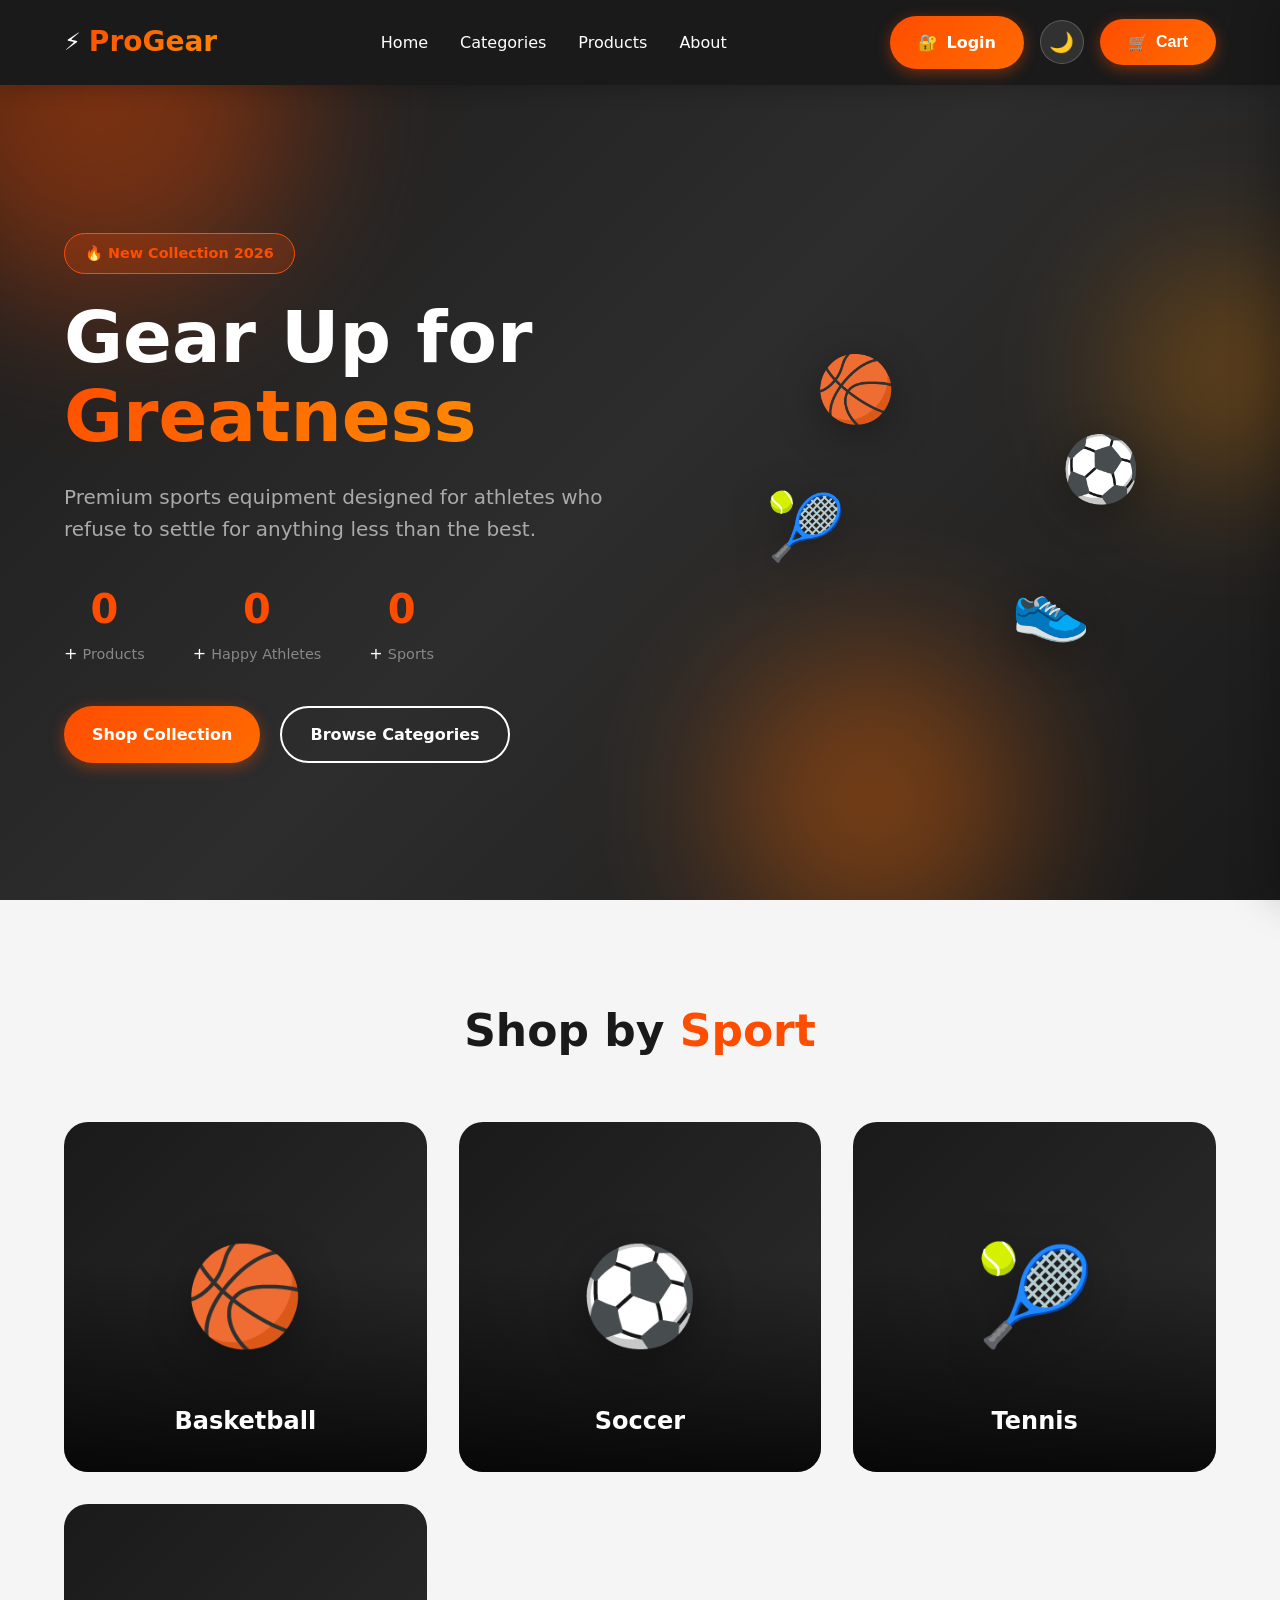
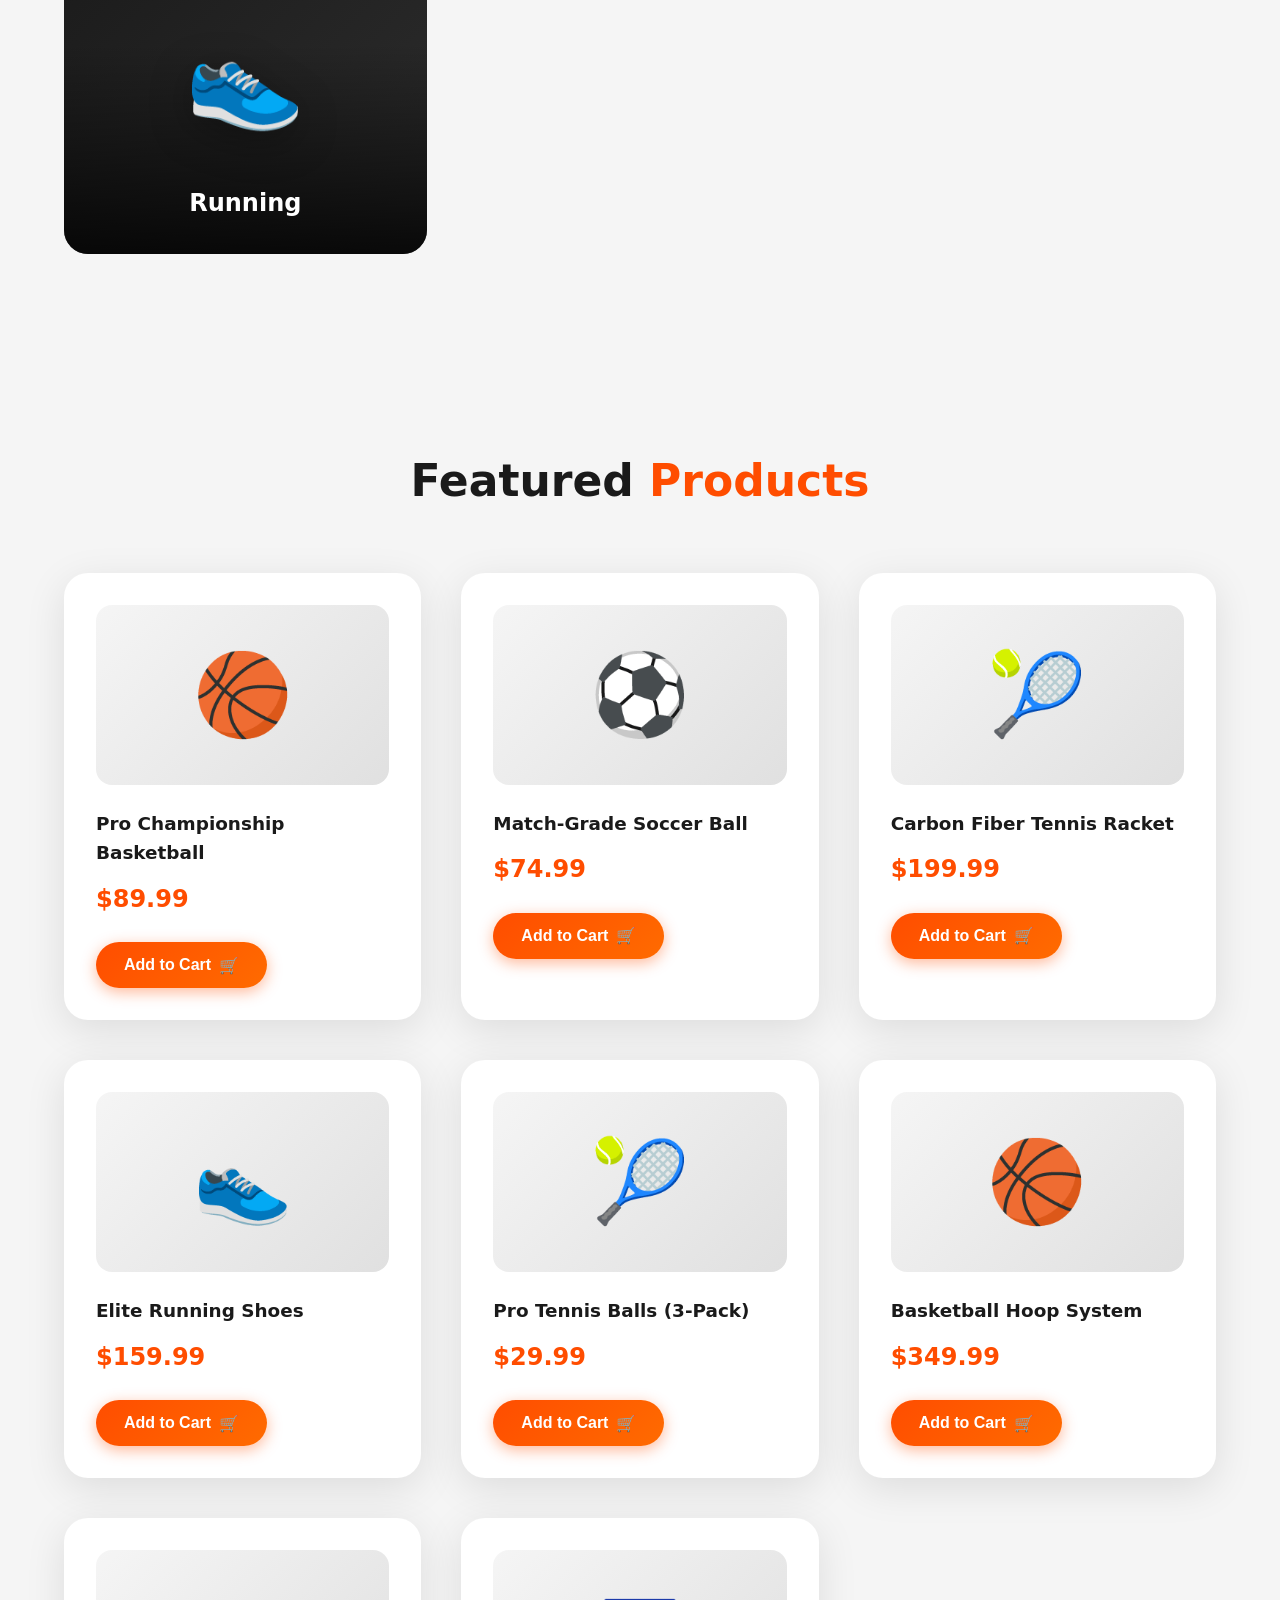
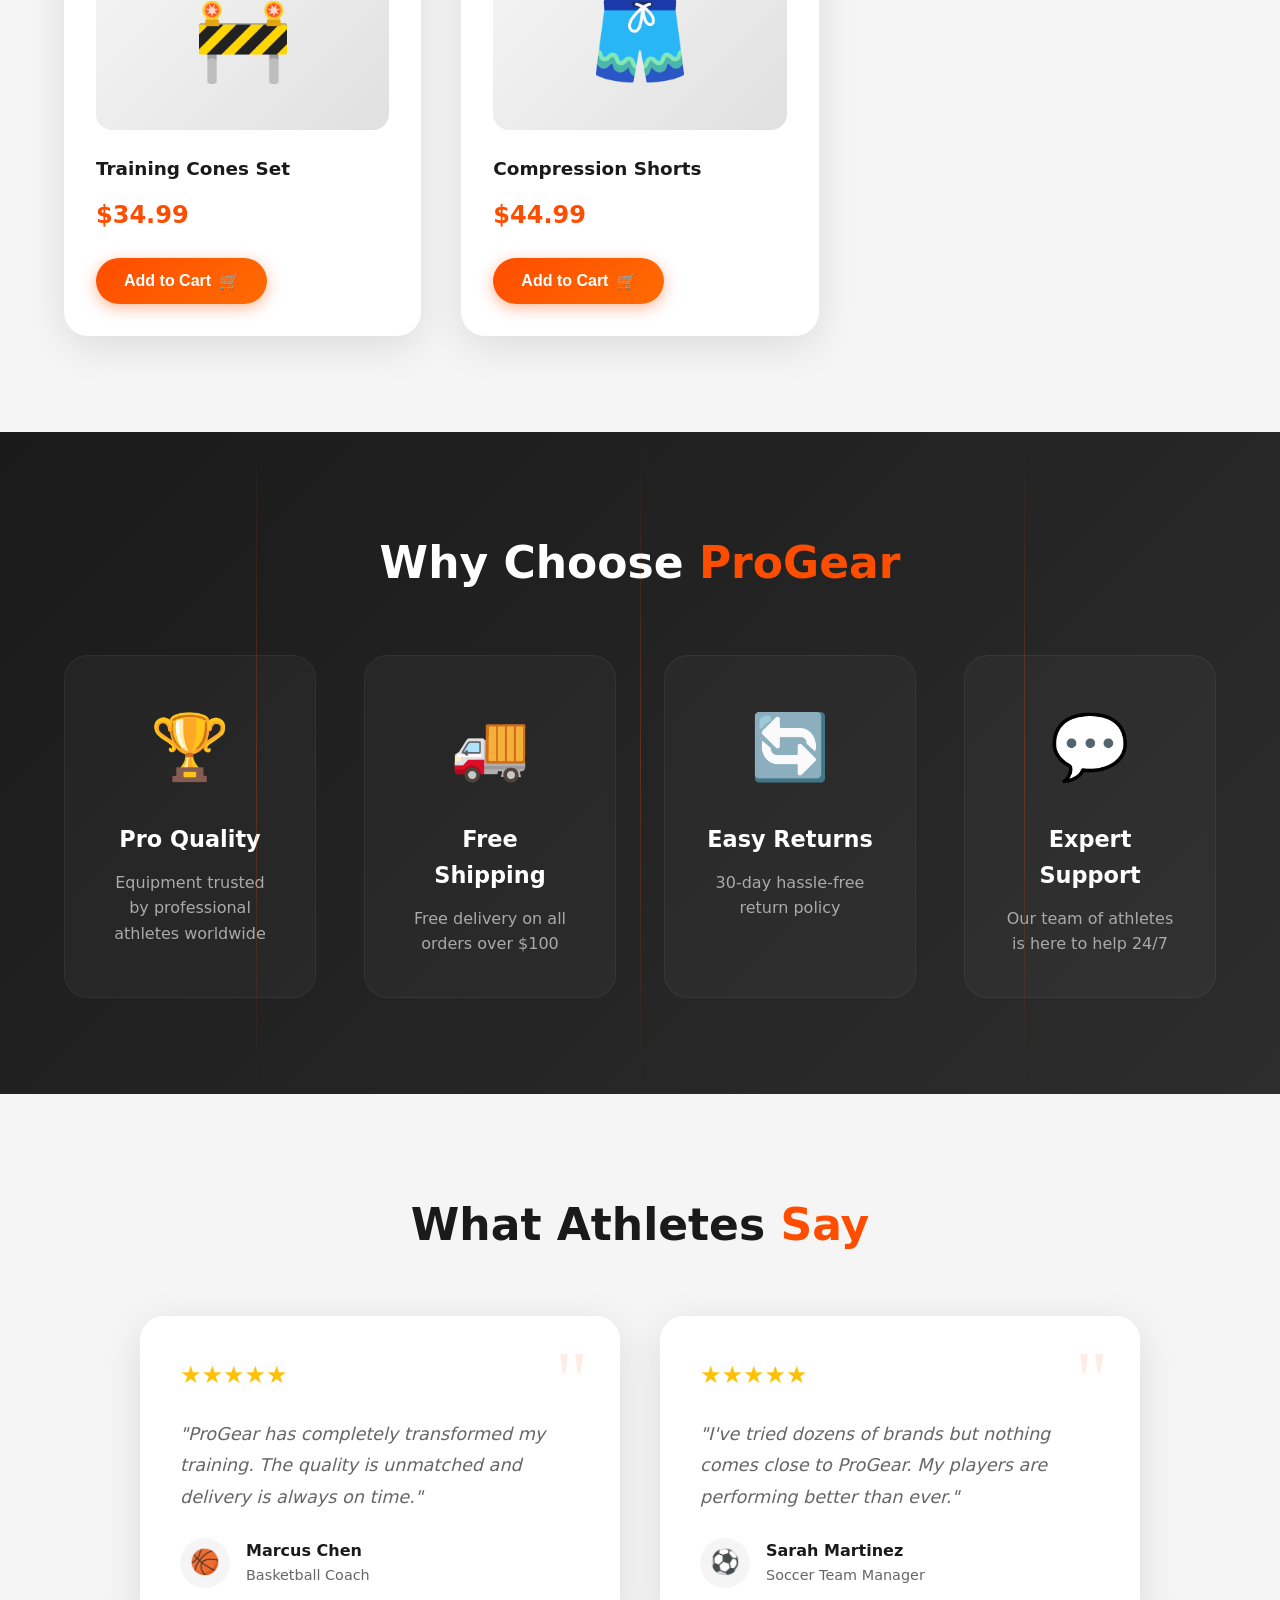
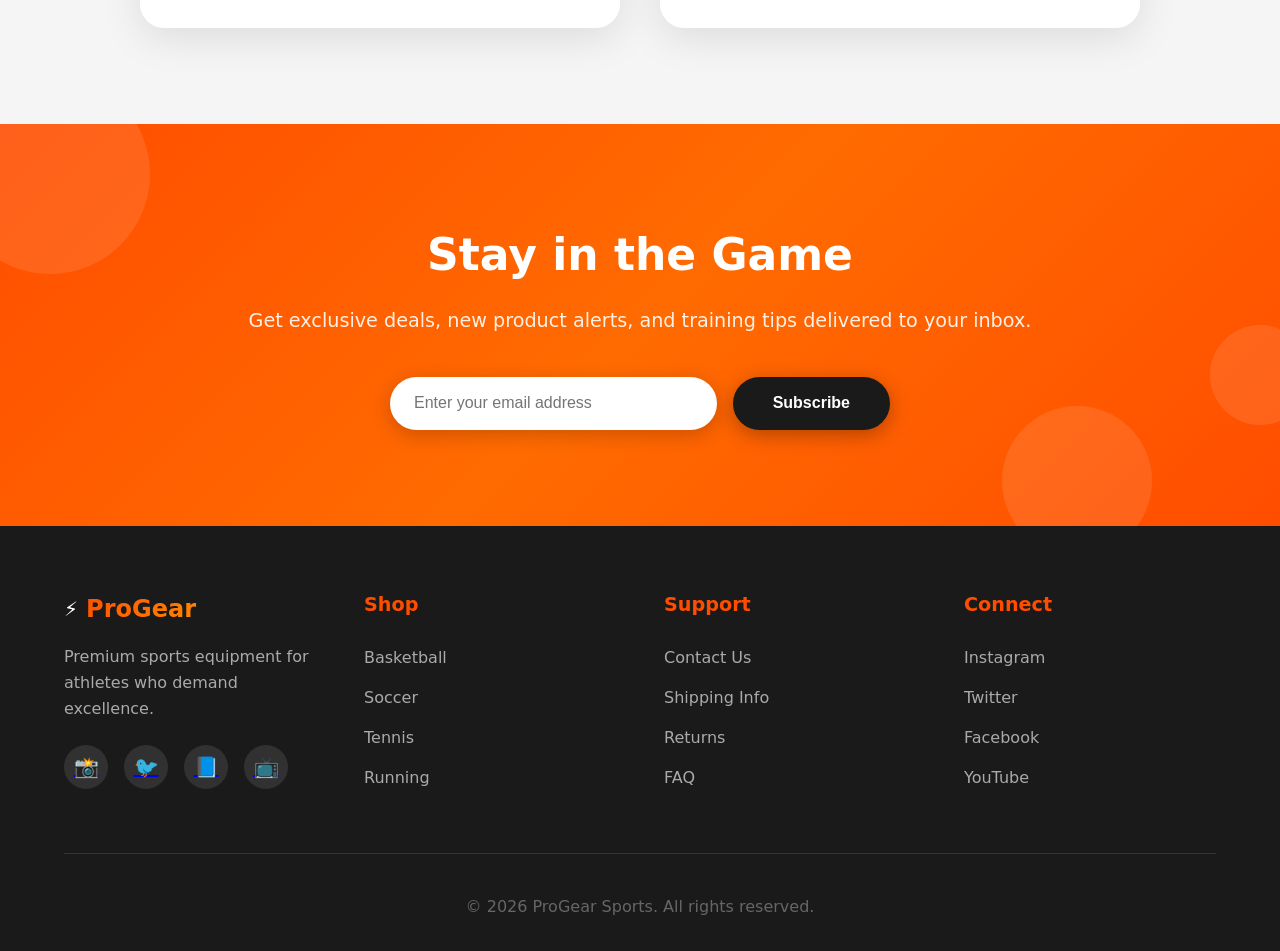
==== index.html @ 42401f23 "Initial commit: ProGear Sports e-commerce website - Added index.html with hero, categories, products" ====
<!DOCTYPE html>
<html lang="en">
<head>
    <meta charset="UTF-8">
    <meta name="viewport" content="width=device-width, initial-scale=1.0">
    <title>ProGear Sports | Premium Sports Equipment</title>
    <link rel="stylesheet" href="css/styles.css">
</head>
<body>
    <!-- Navbar -->
    <nav>
        <div class="logo">
            <span class="logo-icon">⚡</span>
            <span class="logo-text">ProGear</span>
        </div>
        <ul class="nav-links">
            <li><a href="#home">Home</a></li>
            <li><a href="#categories">Categories</a></li>
            <li><a href="#products">Products</a></li>
            <li><a href="#about">About</a></li>
        </ul>
        <div class="nav-actions">
            <!-- Login Button (shown when logged out) -->
            <a href="auth.html" class="btn-primary login-btn" id="login-btn-nav">
                <span>🔐</span> Login
            </a>

            <!-- User Menu (shown when logged in) -->
            <div class="user-menu" id="user-menu" style="display: none;">
                <button class="user-menu-btn" id="user-menu-btn">
                    <span class="user-avatar" id="user-avatar">👤</span>
                    <span class="user-name" id="user-name">User</span>
                    <span class="dropdown-arrow">▼</span>
                </button>
                <div class="user-dropdown" id="user-dropdown">
                    <a href="#" class="dropdown-item" id="view-profile">
                        <span>👤</span> My Profile
                    </a>
                    <a href="#" class="dropdown-item" id="my-orders">
                        <span>📦</span> My Orders
                    </a>
                    <a href="#" class="dropdown-item" id="wishlist">
                        <span>❤️</span> Wishlist
                    </a>
                    <div class="dropdown-divider"></div>
                    <button class="dropdown-item logout-btn" id="logout-btn">
                        <span>🚪</span> Sign Out
                    </button>
                </div>
            </div>

            <!-- Theme Toggle Button -->
            <button class="theme-toggle" id="theme-toggle" aria-label="Toggle dark/light mode">
                <span class="theme-icon">🌙</span>
            </button>

            <button class="btn-primary cart-toggle">
                <span class="cart-icon">🛒</span>
                <span>Cart</span>
                <span class="cart-count">0</span>
            </button>
            <button class="mobile-menu-btn">☰</button>
        </div>
    </nav>

    <!-- User Profile Modal -->
    <div class="profile-modal" id="profile-modal">
        <div class="profile-modal-content">
            <button class="profile-modal-close" id="profile-modal-close">×</button>
            <div class="profile-header">
                <div class="profile-avatar" id="profile-avatar">👤</div>
                <div class="profile-info">
                    <h2 id="profile-name">User Name</h2>
                    <p id="profile-email">user@email.com</p>
                    <span class="profile-badge">Member since 2026</span>
                </div>
            </div>
            <div class="profile-stats">
                <div class="profile-stat">
                    <span class="stat-value" id="profile-orders">0</span>
                    <span class="stat-label">Orders</span>
                </div>
                <div class="profile-stat">
                    <span class="stat-value" id="profile-wishlist">0</span>
                    <span class="stat-label">Wishlist</span>
                </div>
                <div class="profile-stat">
                    <span class="stat-value" id="profile-total-spent">$0</span>
                    <span class="stat-label">Total Spent</span>
                </div>
            </div>
            <div class="profile-actions">
                <button class="profile-action-btn" id="profile-edit-btn">
                    <span>✏️</span> Edit Profile
                </button>
                <button class="profile-action-btn" id="profile-orders-btn">
                    <span>📦</span> View Orders
                </button>
                <button class="profile-action-btn" id="profile-wishlist-btn">
                    <span>❤️</span> My Wishlist
                </button>
            </div>
            <div class="profile-divider"></div>
            <button class="profile-logout-btn" id="profile-logout-btn">
                <span>🚪</span> Sign Out
            </button>
        </div>
    </div>

    <!-- Hero Section -->
    <section class="hero" id="home">
        <div class="hero-bg-animation">
            <div class="hero-orb hero-orb-1"></div>
            <div class="hero-orb hero-orb-2"></div>
            <div class="hero-orb hero-orb-3"></div>
        </div>
        <div class="hero-content">
            <div class="hero-badge">🔥 New Collection 2026</div>
            <h1>Gear Up for<br><span>Greatness</span></h1>
            <p>Premium sports equipment designed for athletes who refuse to settle for anything less than the best.</p>
            <div class="hero-stats">
                <div class="stat">
                    <span class="stat-number" data-target="500">0</span>+
                    <span class="stat-label">Products</span>
                </div>
                <div class="stat">
                    <span class="stat-number" data-target="10000">0</span>+
                    <span class="stat-label">Happy Athletes</span>
                </div>
                <div class="stat">
                    <span class="stat-number" data-target="50">0</span>+
                    <span class="stat-label">Sports</span>
                </div>
            </div>
            <div class="hero-btns">
                <a href="#products" class="btn-primary">Shop Collection</a>
                <a href="#categories" class="btn-secondary">Browse Categories</a>
            </div>
        </div>
        <div class="hero-visual">
            <div class="floating-sport-item sport-1">🏀</div>
            <div class="floating-sport-item sport-2">⚽</div>
            <div class="floating-sport-item sport-3">🎾</div>
            <div class="floating-sport-item sport-4">👟</div>
        </div>
    </section>

    <!-- Categories -->
    <section class="categories" id="categories">
        <h2 class="section-title">Shop by <span>Sport</span></h2>
        <div class="category-grid">
            <div class="category-card" data-category="Basketball">
                <div class="category-bg">
                    <div class="category-particles">
                        <span></span><span></span><span></span><span></span><span></span>
                    </div>
                </div>
                <div class="category-icon">🏀</div>
                <h3>Basketball</h3>
                <div class="category-overlay"></div>
            </div>
            <div class="category-card" data-category="Soccer">
                <div class="category-bg">
                    <div class="category-particles">
                        <span></span><span></span><span></span><span></span><span></span>
                    </div>
                </div>
                <div class="category-icon">⚽</div>
                <h3>Soccer</h3>
                <div class="category-overlay"></div>
            </div>
            <div class="category-card" data-category="Tennis">
                <div class="category-bg">
                    <div class="category-particles">
                        <span></span><span></span><span></span><span></span><span></span>
                    </div>
                </div>
                <div class="category-icon">🎾</div>
                <h3>Tennis</h3>
                <div class="category-overlay"></div>
            </div>
            <div class="category-card" data-category="Running">
                <div class="category-bg">
                    <div class="category-particles">
                        <span></span><span></span><span></span><span></span><span></span>
                    </div>
                </div>
                <div class="category-icon">👟</div>
                <h3>Running</h3>
                <div class="category-overlay"></div>
            </div>
        </div>
    </section>

    <!-- Products -->
    <section class="products" id="products">
        <h2 class="section-title">Featured <span>Products</span></h2>
        <div class="product-grid" id="product-grid">
            <!-- Products loaded via JS -->
        </div>
    </section>

    <!-- Features -->
    <section class="features" id="about">
        <div class="features-bg">
            <div class="feature-line"></div>
            <div class="feature-line"></div>
            <div class="feature-line"></div>
        </div>
        <h2 class="section-title">Why Choose <span>ProGear</span></h2>
        <div class="feature-grid">
            <div class="feature-card">
                <div class="feature-icon-wrapper">
                    <div class="feature-icon">🏆</div>
                    <div class="feature-icon-ring"></div>
                </div>
                <h4>Pro Quality</h4>
                <p>Equipment trusted by professional athletes worldwide</p>
            </div>
            <div class="feature-card">
                <div class="feature-icon-wrapper">
                    <div class="feature-icon">🚚</div>
                    <div class="feature-icon-ring"></div>
                </div>
                <h4>Free Shipping</h4>
                <p>Free delivery on all orders over $100</p>
            </div>
            <div class="feature-card">
                <div class="feature-icon-wrapper">
                    <div class="feature-icon">🔄</div>
                    <div class="feature-icon-ring"></div>
                </div>
                <h4>Easy Returns</h4>
                <p>30-day hassle-free return policy</p>
            </div>
            <div class="feature-card">
                <div class="feature-icon-wrapper">
                    <div class="feature-icon">💬</div>
                    <div class="feature-icon-ring"></div>
                </div>
                <h4>Expert Support</h4>
                <p>Our team of athletes is here to help 24/7</p>
            </div>
        </div>
    </section>

    <!-- Testimonials -->
    <section class="testimonials">
        <h2 class="section-title">What Athletes <span>Say</span></h2>
        <div class="testimonial-grid">
            <div class="testimonial-card">
                <div class="testimonial-quote">"</div>
                <div class="stars">★★★★★</div>
                <p>"ProGear has completely transformed my training. The quality is unmatched and delivery is always on time."</p>
                <div class="author">
                    <div class="author-avatar">🏀</div>
                    <div class="author-info">
                        <span class="author-name">Marcus Chen</span>
                        <span class="author-title">Basketball Coach</span>
                    </div>
                </div>
            </div>
            <div class="testimonial-card">
                <div class="testimonial-quote">"</div>
                <div class="stars">★★★★★</div>
                <p>"I've tried dozens of brands but nothing comes close to ProGear. My players are performing better than ever."</p>
                <div class="author">
                    <div class="author-avatar">⚽</div>
                    <div class="author-info">
                        <span class="author-name">Sarah Martinez</span>
                        <span class="author-title">Soccer Team Manager</span>
                    </div>
                </div>
            </div>
        </div>
    </section>

    <!-- Newsletter -->
    <section class="newsletter">
        <div class="newsletter-shapes">
            <div class="shape shape-1"></div>
            <div class="shape shape-2"></div>
            <div class="shape shape-3"></div>
        </div>
        <h2>Stay in the Game</h2>
        <p>Get exclusive deals, new product alerts, and training tips delivered to your inbox.</p>
        <form class="newsletter-form">
            <input type="email" placeholder="Enter your email address" required>
            <button type="submit">Subscribe</button>
        </form>
    </section>

    <!-- Footer -->
    <footer>
        <div class="footer-grid">
            <div class="footer-col">
                <div class="footer-logo">
                    <span class="logo-icon">⚡</span>
                    <span class="logo-text">ProGear</span>
                </div>
                <p style="color: #aaa;">Premium sports equipment for athletes who demand excellence.</p>
                <div class="footer-social">
                    <a href="#" class="social-link">📸</a>
                    <a href="#" class="social-link">🐦</a>
                    <a href="#" class="social-link">📘</a>
                    <a href="#" class="social-link">📺</a>
                </div>
            </div>
            <div class="footer-col">
                <h4>Shop</h4>
                <ul>
                    <li><a href="#">Basketball</a></li>
                    <li><a href="#">Soccer</a></li>
                    <li><a href="#">Tennis</a></li>
                    <li><a href="#">Running</a></li>
                </ul>
            </div>
            <div class="footer-col">
                <h4>Support</h4>
                <ul>
                    <li><a href="#">Contact Us</a></li>
                    <li><a href="#">Shipping Info</a></li>
                    <li><a href="#">Returns</a></li>
                    <li><a href="#">FAQ</a></li>
                </ul>
            </div>
            <div class="footer-col">
                <h4>Connect</h4>
                <ul>
                    <li><a href="#">Instagram</a></li>
                    <li><a href="#">Twitter</a></li>
                    <li><a href="#">Facebook</a></li>
                    <li><a href="#">YouTube</a></li>
                </ul>
            </div>
        </div>
        <div class="footer-bottom">
            <p>© 2026 ProGear Sports. All rights reserved.</p>
        </div>
    </footer>

    <!-- Cart Sidebar -->
    <aside class="cart-sidebar">
        <div class="cart-header">
            <h3>🛒 Shopping Cart</h3>
            <button class="cart-close">×</button>
        </div>
        <div class="cart-items">
            <!-- Cart items loaded via JS -->
        </div>
        <div class="cart-footer">
            <div class="cart-total">
                <span>Total:</span>
                <span class="cart-total-amount">$0.00</span>
            </div>
            <button class="btn-primary checkout-btn" style="width: 100%;">Checkout Now</button>
        </div>
    </aside>

    <!-- Modal Overlay for Cart -->
    <div class="modal-overlay"></div>

    <script src="js/app.js"></script>
</body>
</html>
---- css/styles.css ----
/* ============================================
   PROGEAR SPORTS - ANIMATED MODULAR STYLES
   ============================================ */

/* --------------------------------------------
   CSS VARIABLES & RESET
   -------------------------------------------- */
* {
    margin: 0;
    padding: 0;
    box-sizing: border-box;
}

:root {
    --primary: #ff4d00;
    --primary-dark: #e64500;
    --primary-light: #ff6b00;
    --dark: #1a1a1a;
    --dark-light: #2d2d2d;
    --light: #f5f5f5;
    --gray: #666;
    --success: #28a745;
    --error: #dc3545;
    --shadow: rgba(0, 0, 0, 0.1);
    --shadow-strong: rgba(0, 0, 0, 0.2);
    --transition-fast: 0.15s ease;
    --transition-normal: 0.3s ease;
    --transition-slow: 0.5s ease;
    --bounce: cubic-bezier(0.68, -0.55, 0.265, 1.55);
}

body {
    font-family: 'Segoe UI', system-ui, -apple-system, sans-serif;
    color: var(--dark);
    line-height: 1.6;
    overflow-x: hidden;
    background: var(--light);
}

/* --------------------------------------------
   NAVBAR
   -------------------------------------------- */
nav {
    display: flex;
    justify-content: space-between;
    align-items: center;
    padding: 1rem 5%;
    background: var(--dark);
    color: white;
    position: fixed;
    width: 100%;
    top: 0;
    left: 0;
    z-index: 100;
    box-shadow: 0 4px 20px var(--shadow-strong);
    animation: slideDown 0.6s ease;
}

@keyframes slideDown {
    from { transform: translateY(-100%); opacity: 0; }
    to { transform: translateY(0); opacity: 1; }
}

.logo {
    display: flex;
    align-items: center;
    gap: 0.5rem;
    font-size: 1.75rem;
    font-weight: 800;
}

.logo-icon {
    font-size: 1.5rem;
    animation: lightning 1.5s ease-in-out infinite;
}

@keyframes lightning {
    0%, 90%, 100% { opacity: 1; transform: scale(1); }
    95% { opacity: 0.5; transform: scale(1.2); }
}

.logo-text {
    background: linear-gradient(135deg, var(--primary), #ff8c00);
    -webkit-background-clip: text;
    -webkit-text-fill-color: transparent;
    background-clip: text;
    animation: textShine 3s ease-in-out infinite;
}

@keyframes textShine {
    0%, 100% { filter: brightness(1); }
    50% { filter: brightness(1.3); }
}

.nav-links {
    display: flex;
    gap: 2rem;
    list-style: none;
}

.nav-links a {
    color: white;
    text-decoration: none;
    font-weight: 500;
    position: relative;
    padding: 0.5rem 0;
    transition: color var(--transition-fast);
}

.nav-links a::after {
    content: '';
    position: absolute;
    bottom: 0;
    left: 0;
    width: 0;
    height: 2px;
    background: var(--primary);
    transition: width var(--transition-normal);
}

.nav-links a:hover { color: var(--primary); }
.nav-links a:hover::after { width: 100%; }

.nav-actions {
    display: flex;
    align-items: center;
    gap: 1rem;
}

/* --------------------------------------------
   BUTTONS
   -------------------------------------------- */
.btn-primary {
    background: linear-gradient(135deg, var(--primary) 0%, var(--primary-light) 100%);
    color: white;
    padding: 0.85rem 1.75rem;
    border: none;
    border-radius: 50px;
    font-weight: 600;
    font-size: 1rem;
    cursor: pointer;
    text-decoration: none;
    display: inline-flex;
    align-items: center;
    gap: 0.5rem;
    transition: all var(--transition-normal);
    box-shadow: 0 4px 15px rgba(255, 77, 0, 0.4);
    position: relative;
    overflow: hidden;
}

.btn-primary::before {
    content: '';
    position: absolute;
    top: 0;
    left: -100%;
    width: 100%;
    height: 100%;
    background: linear-gradient(90deg, transparent, rgba(255,255,255,0.3), transparent);
    transition: left 0.5s ease;
}

.btn-primary:hover {
    transform: translateY(-3px) scale(1.02);
    box-shadow: 0 8px 25px rgba(255, 77, 0, 0.5);
}

.btn-primary:hover::before { left: 100%; }
.btn-primary:active { transform: translateY(-1px) scale(0.98); }

.btn-secondary {
    background: transparent;
    color: white;
    padding: 0.85rem 1.75rem;
    border: 2px solid white;
    border-radius: 50px;
    font-weight: 600;
    cursor: pointer;
    text-decoration: none;
    transition: all var(--transition-normal);
}

.btn-secondary:hover {
    background: white;
    color: var(--dark);
    transform: translateY(-3px);
}

/* --------------------------------------------
   HERO SECTION
   -------------------------------------------- */
.hero {
    background: linear-gradient(135deg, var(--dark) 0%, var(--dark-light) 50%, var(--dark) 100%);
    color: white;
    padding: 12rem 5% 6rem;
    min-height: 100vh;
    display: flex;
    align-items: center;
    justify-content: space-between;
    position: relative;
    overflow: hidden;
}

/* Hero Background Animation */
.hero-bg-animation {
    position: absolute;
    top: 0;
    left: 0;
    width: 100%;
    height: 100%;
    pointer-events: none;
}

.hero-orb {
    position: absolute;
    border-radius: 50%;
    filter: blur(80px);
    opacity: 0.4;
    animation: orbFloat 8s ease-in-out infinite;
}

.hero-orb-1 {
    width: 400px;
    height: 400px;
    background: var(--primary);
    top: -100px;
    left: -100px;
    animation-delay: 0s;
}

.hero-orb-2 {
    width: 300px;
    height: 300px;
    background: #ff6b00;
    bottom: -50px;
    right: 20%;
    animation-delay: -3s;
}

.hero-orb-3 {
    width: 200px;
    height: 200px;
    background: #ff8c00;
    top: 30%;
    right: -50px;
    animation-delay: -5s;
}

@keyframes orbFloat {
    0%, 100% { transform: translate(0, 0) scale(1); }
    33% { transform: translate(30px, -30px) scale(1.1); }
    66% { transform: translate(-20px, 20px) scale(0.9); }
}

.hero-content {
    flex: 1;
    max-width: 600px;
    position: relative;
    z-index: 2;
}

.hero-badge {
    display: inline-block;
    background: rgba(255, 77, 0, 0.2);
    border: 1px solid var(--primary);
    color: var(--primary);
    padding: 0.5rem 1.25rem;
    border-radius: 50px;
    font-size: 0.9rem;
    font-weight: 600;
    margin-bottom: 1.5rem;
    animation: fadeInUp 0.6s ease;
}

.hero h1 {
    font-size: clamp(2.5rem, 6vw, 4.5rem);
    font-weight: 800;
    margin-bottom: 1.5rem;
    line-height: 1.1;
    animation: fadeInUp 0.8s ease 0.1s backwards;
}

.hero h1 span {
    background: linear-gradient(135deg, var(--primary), #ff8c00);
    -webkit-background-clip: text;
    -webkit-text-fill-color: transparent;
    background-clip: text;
    animation: textGlow 2s ease-in-out infinite;
}

@keyframes textGlow {
    0%, 100% { filter: drop-shadow(0 0 10px rgba(255, 77, 0, 0.5)); }
    50% { filter: drop-shadow(0 0 25px rgba(255, 77, 0, 0.8)); }
}

.hero p {
    font-size: 1.25rem;
    color: #aaa;
    margin-bottom: 2rem;
    animation: fadeInUp 0.8s ease 0.2s backwards;
}

/* Hero Stats */
.hero-stats {
    display: flex;
    gap: 3rem;
    margin-bottom: 2.5rem;
    animation: fadeInUp 0.8s ease 0.3s backwards;
}

.stat {
    text-align: center;
}

.stat-number {
    display: block;
    font-size: 2.5rem;
    font-weight: 800;
    color: var(--primary);
}

.stat-label {
    font-size: 0.9rem;
    color: #888;
}

.hero-btns {
    display: flex;
    gap: 1.25rem;
    flex-wrap: wrap;
    animation: fadeInUp 0.8s ease 0.4s backwards;
}

@keyframes fadeInUp {
    from { opacity: 0; transform: translateY(40px); }
    to { opacity: 1; transform: translateY(0); }
}

/* Hero Visual - Floating Sports Icons */
.hero-visual {
    flex: 1;
    position: relative;
    height: 400px;
    max-width: 500px;
    display: flex;
    align-items: center;
    justify-content: center;
}

.floating-sport-item {
    position: absolute;
    font-size: 4rem;
    animation: float 4s ease-in-out infinite;
    filter: drop-shadow(0 10px 20px rgba(0, 0, 0, 0.3));
}

.sport-1 {
    top: 10%;
    left: 20%;
    animation-delay: 0s;
}

.sport-2 {
    top: 30%;
    right: 15%;
    animation-delay: -1s;
}

.sport-3 {
    bottom: 30%;
    left: 10%;
    animation-delay: -2s;
}

.sport-4 {
    bottom: 10%;
    right: 25%;
    animation-delay: -3s;
}

@keyframes float {
    0%, 100% { transform: translateY(0) rotate(0deg); }
    25% { transform: translateY(-20px) rotate(5deg); }
    75% { transform: translateY(10px) rotate(-5deg); }
}

/* --------------------------------------------
   CATEGORIES
   -------------------------------------------- */
.categories {
    padding: 6rem 5%;
    background: var(--light);
}

.section-title {
    text-align: center;
    font-size: 2.75rem;
    margin-bottom: 3.5rem;
}

.section-title span {
    color: var(--primary);
    position: relative;
}

.category-grid {
    display: grid;
    grid-template-columns: repeat(auto-fit, minmax(280px, 1fr));
    gap: 2rem;
    max-width: 1200px;
    margin: 0 auto;
}

.category-card {
    position: relative;
    height: 350px;
    border-radius: 24px;
    overflow: hidden;
    cursor: pointer;
    background: linear-gradient(135deg, var(--dark) 0%, var(--dark-light) 100%);
    transition: all var(--transition-normal);
    animation: fadeInUp 0.6s ease backwards;
}

.category-card:nth-child(1) { animation-delay: 0.1s; }
.category-card:nth-child(2) { animation-delay: 0.2s; }
.category-card:nth-child(3) { animation-delay: 0.3s; }
.category-card:nth-child(4) { animation-delay: 0.4s; }

.category-card:hover {
    transform: translateY(-15px) scale(1.02);
    box-shadow: 0 30px 60px var(--shadow-strong);
}

.category-card.active {
    box-shadow: 0 0 0 4px var(--primary), 0 30px 60px var(--shadow-strong);
}

/* Category Background */
.category-bg {
    position: absolute;
    top: 0;
    left: 0;
    width: 100%;
    height: 100%;
    overflow: hidden;
}

.category-particles {
    position: absolute;
    width: 100%;
    height: 100%;
}

.category-particles span {
    position: absolute;
    width: 10px;
    height: 10px;
    background: var(--primary);
    border-radius: 50%;
    opacity: 0;
    animation: particleFloat 3s ease-in-out infinite;
}

.category-card:nth-child(1) .category-particles span:nth-child(1) { top: 20%; left: 10%; animation-delay: 0s; }
.category-card:nth-child(1) .category-particles span:nth-child(2) { top: 60%; left: 80%; animation-delay: -0.5s; }
.category-card:nth-child(1) .category-particles span:nth-child(3) { top: 80%; left: 30%; animation-delay: -1s; }
.category-card:nth-child(1) .category-particles span:nth-child(4) { top: 30%; left: 70%; animation-delay: -1.5s; }
.category-card:nth-child(1) .category-particles span:nth-child(5) { top: 50%; left: 50%; animation-delay: -2s; }

@keyframes particleFloat {
    0%, 100% { opacity: 0; transform: scale(0); }
    50% { opacity: 0.6; transform: scale(1); }
}

/* Category Icon */
.category-icon {
    position: absolute;
    top: 50%;
    left: 50%;
    transform: translate(-50%, -50%);
    font-size: 6rem;
    z-index: 2;
    transition: all 0.4s ease;
    filter: drop-shadow(0 10px 20px rgba(0, 0, 0, 0.3));
}

.category-card:hover .category-icon {
    transform: translate(-50%, -50%) scale(1.2) rotate(10deg);
}

.category-card h3 {
    position: absolute;
    bottom: 2rem;
    left: 50%;
    transform: translateX(-50%);
    color: white;
    font-size: 1.5rem;
    font-weight: 700;
    z-index: 2;
    transition: all var(--transition-normal);
}

.category-card:hover h3 {
    transform: translateX(-50%) translateY(-10px);
    color: var(--primary);
}

.category-overlay {
    position: absolute;
    top: 0;
    left: 0;
    width: 100%;
    height: 100%;
    background: linear-gradient(180deg, transparent 40%, rgba(0,0,0,0.8) 100%);
    z-index: 1;
}

/* --------------------------------------------
   PRODUCTS
   -------------------------------------------- */
.products {
    padding: 6rem 5%;
    max-width: 1400px;
    margin: 0 auto;
}

.product-grid {
    display: grid;
    grid-template-columns: repeat(auto-fit, minmax(280px, 1fr));
    gap: 2.5rem;
}

.product-card {
    background: white;
    border-radius: 24px;
    padding: 2rem;
    box-shadow: 0 10px 40px var(--shadow);
    transition: all var(--transition-normal);
    opacity: 0;
    transform: translateY(50px);
    position: relative;
    overflow: hidden;
}

.product-card.visible {
    opacity: 1;
    transform: translateY(0);
    transition: all 0.6s ease;
    transition-delay: var(--delay, 0s);
}

.product-card::before {
    content: '';
    position: absolute;
    top: 0;
    left: 0;
    right: 0;
    height: 4px;
    background: linear-gradient(90deg, var(--primary), var(--primary-light));
    transform: scaleX(0);
    transform-origin: left;
    transition: transform var(--transition-normal);
}

.product-card:hover {
    transform: translateY(-15px);
    box-shadow: 0 25px 60px var(--shadow-strong);
}

.product-card:hover::before { transform: scaleX(1); }

.product-img {
    width: 100%;
    height: 180px;
    background: linear-gradient(135deg, var(--light) 0%, #e0e0e0 100%);
    border-radius: 16px;
    margin-bottom: 1.5rem;
    display: flex;
    align-items: center;
    justify-content: center;
    font-size: 5rem;
    transition: all var(--transition-normal);
}

.product-card:hover .product-img {
    transform: scale(1.1) rotate(5deg);
}

.product-card h4 {
    font-size: 1.15rem;
    margin-bottom: 0.75rem;
    transition: color var(--transition-fast);
}

.product-card:hover h4 { color: var(--primary); }

.product-card .price {
    color: var(--primary);
    font-size: 1.5rem;
    font-weight: 700;
    margin-bottom: 1.5rem;
}

/* --------------------------------------------
   FEATURES
   -------------------------------------------- */
.features {
    background: linear-gradient(135deg, var(--dark) 0%, var(--dark-light) 100%);
    color: white;
    padding: 6rem 5%;
    position: relative;
    overflow: hidden;
}

.features-bg {
    position: absolute;
    top: 0;
    left: 0;
    width: 100%;
    height: 100%;
    pointer-events: none;
}

.feature-line {
    position: absolute;
    width: 1px;
    height: 100%;
    background: linear-gradient(180deg, transparent, rgba(255,77,0,0.3), transparent);
    animation: lineMove 4s ease-in-out infinite;
}

.feature-line:nth-child(1) { left: 20%; animation-delay: 0s; }
.feature-line:nth-child(2) { left: 50%; animation-delay: -1.5s; }
.feature-line:nth-child(3) { left: 80%; animation-delay: -3s; }

@keyframes lineMove {
    0%, 100% { transform: translateY(-100%); opacity: 0; }
    50% { transform: translateY(100%); opacity: 1; }
}

.features .section-title { color: white; }

.feature-grid {
    display: grid;
    grid-template-columns: repeat(auto-fit, minmax(250px, 1fr));
    gap: 3rem;
    max-width: 1200px;
    margin: 0 auto;
}

.feature-card {
    text-align: center;
    padding: 2.5rem;
    border-radius: 24px;
    background: rgba(255, 255, 255, 0.03);
    border: 1px solid rgba(255, 255, 255, 0.05);
    transition: all var(--transition-normal);
    animation: fadeInUp 0.6s ease backwards;
}

.feature-card:nth-child(1) { animation-delay: 0.1s; }
.feature-card:nth-child(2) { animation-delay: 0.2s; }
.feature-card:nth-child(3) { animation-delay: 0.3s; }
.feature-card:nth-child(4) { animation-delay: 0.4s; }

.feature-card:hover {
    background: rgba(255, 255, 255, 0.08);
    transform: translateY(-10px);
    border-color: var(--primary);
}

.feature-icon-wrapper {
    position: relative;
    display: inline-block;
    margin-bottom: 1.5rem;
}

.feature-icon {
    font-size: 4rem;
    position: relative;
    z-index: 2;
    animation: iconBounce 2s ease-in-out infinite;
}

.feature-card:nth-child(1) .feature-icon { animation-delay: 0s; }
.feature-card:nth-child(2) .feature-icon { animation-delay: 0.3s; }
.feature-card:nth-child(3) .feature-icon { animation-delay: 0.6s; }
.feature-card:nth-child(4) .feature-icon { animation-delay: 0.9s; }

@keyframes iconBounce {
    0%, 100% { transform: translateY(0); }
    50% { transform: translateY(-15px); }
}

.feature-icon-ring {
    position: absolute;
    top: 50%;
    left: 50%;
    transform: translate(-50%, -50%);
    width: 100px;
    height: 100px;
    border: 2px solid var(--primary);
    border-radius: 50%;
    opacity: 0;
    animation: ringPulse 2s ease-out infinite;
}

@keyframes ringPulse {
    0% { transform: translate(-50%, -50%) scale(0.5); opacity: 0.8; }
    100% { transform: translate(-50%, -50%) scale(1.5); opacity: 0; }
}

.feature-card h4 {
    font-size: 1.4rem;
    margin-bottom: 0.75rem;
}

.feature-card p {
    color: #aaa;
}

/* --------------------------------------------
   TESTIMONIALS
   -------------------------------------------- */
.testimonials {
    padding: 6rem 5%;
    background: var(--light);
}

.testimonial-grid {
    display: grid;
    grid-template-columns: repeat(auto-fit, minmax(350px, 1fr));
    gap: 2.5rem;
    max-width: 1000px;
    margin: 0 auto;
}

.testimonial-card {
    background: white;
    padding: 2.5rem;
    border-radius: 24px;
    box-shadow: 0 10px 40px var(--shadow);
    transition: all var(--transition-normal);
    position: relative;
    animation: fadeInUp 0.6s ease backwards;
}

.testimonial-card:nth-child(1) { animation-delay: 0.1s; }
.testimonial-card:nth-child(2) { animation-delay: 0.2s; }

.testimonial-card:hover {
    transform: translateY(-10px);
    box-shadow: 0 25px 60px var(--shadow-strong);
}

.testimonial-quote {
    position: absolute;
    top: 1.5rem;
    right: 2rem;
    font-size: 5rem;
    color: var(--primary);
    opacity: 0.1;
    font-family: Georgia, serif;
    line-height: 1;
}

.stars {
    color: #ffc107;
    font-size: 1.5rem;
    margin-bottom: 1.5rem;
    animation: starPulse 1.5s ease-in-out infinite;
}

@keyframes starPulse {
    0%, 100% { transform: scale(1); }
    50% { transform: scale(1.1); }
}

.testimonial-card p {
    font-style: italic;
    color: var(--gray);
    margin-bottom: 1.5rem;
    font-size: 1.1rem;
    line-height: 1.8;
}

.author {
    display: flex;
    align-items: center;
    gap: 1rem;
}

.author-avatar {
    width: 50px;
    height: 50px;
    background: var(--light);
    border-radius: 50%;
    display: flex;
    align-items: center;
    justify-content: center;
    font-size: 1.5rem;
}

.author-info {
    display: flex;
    flex-direction: column;
}

.author-name {
    font-weight: 700;
    color: var(--dark);
}

.author-title {
    font-size: 0.9rem;
    color: var(--gray);
}

/* --------------------------------------------
   NEWSLETTER
   -------------------------------------------- */
.newsletter {
    background: linear-gradient(135deg, var(--primary) 0%, var(--primary-light) 50%, var(--primary) 100%);
    padding: 6rem 5%;
    text-align: center;
    color: white;
    position: relative;
    overflow: hidden;
}

.newsletter-shapes {
    position: absolute;
    top: 0;
    left: 0;
    width: 100%;
    height: 100%;
    pointer-events: none;
}

.shape {
    position: absolute;
    border-radius: 50%;
    background: rgba(255, 255, 255, 0.1);
    animation: shapeFloat 6s ease-in-out infinite;
}

.shape-1 {
    width: 200px;
    height: 200px;
    top: -50px;
    left: -50px;
    animation-delay: 0s;
}

.shape-2 {
    width: 150px;
    height: 150px;
    bottom: -30px;
    right: 10%;
    animation-delay: -2s;
}

.shape-3 {
    width: 100px;
    height: 100px;
    top: 50%;
    right: -30px;
    animation-delay: -4s;
}

@keyframes shapeFloat {
    0%, 100% { transform: translate(0, 0) rotate(0deg); }
    50% { transform: translate(20px, -20px) rotate(180deg); }
}

.newsletter h2 {
    font-size: 2.75rem;
    margin-bottom: 1rem;
    position: relative;
}

.newsletter p {
    font-size: 1.2rem;
    margin-bottom: 2.5rem;
    opacity: 0.9;
    position: relative;
}

.newsletter-form {
    display: flex;
    gap: 1rem;
    max-width: 500px;
    margin: 0 auto;
    flex-wrap: wrap;
    justify-content: center;
    position: relative;
}

.newsletter-form input {
    flex: 1;
    min-width: 280px;
    padding: 1.1rem 1.5rem;
    border: none;
    border-radius: 50px;
    font-size: 1rem;
    transition: all var(--transition-normal);
    box-shadow: 0 5px 20px rgba(0, 0, 0, 0.2);
}

.newsletter-form input:focus {
    outline: none;
    transform: scale(1.02);
    box-shadow: 0 8px 30px rgba(0, 0, 0, 0.3);
}

.newsletter-form button {
    background: var(--dark);
    color: white;
    padding: 1.1rem 2.5rem;
    border: none;
    border-radius: 50px;
    font-weight: 600;
    font-size: 1rem;
    cursor: pointer;
    transition: all var(--transition-normal);
    box-shadow: 0 5px 20px rgba(0, 0, 0, 0.3);
}

.newsletter-form button:hover {
    background: #333;
    transform: translateY(-3px);
    box-shadow: 0 10px 30px rgba(0, 0, 0, 0.4);
}

/* --------------------------------------------
   FOOTER
   -------------------------------------------- */
footer {
    background: var(--dark);
    color: white;
    padding: 4rem 5% 2rem;
}

.footer-grid {
    display: grid;
    grid-template-columns: repeat(auto-fit, minmax(220px, 1fr));
    gap: 3rem;
    max-width: 1200px;
    margin: 0 auto 3rem;
}

.footer-logo {
    display: flex;
    align-items: center;
    gap: 0.5rem;
    font-size: 1.5rem;
    font-weight: 800;
    margin-bottom: 1rem;
}

.footer-logo .logo-icon { font-size: 1.25rem; }

.footer-col h4 {
    font-size: 1.2rem;
    margin-bottom: 1.5rem;
    color: var(--primary);
}

.footer-col ul {
    list-style: none;
}

.footer-col ul li {
    margin-bottom: 0.9rem;
}

.footer-col ul a {
    color: #aaa;
    text-decoration: none;
    transition: all var(--transition-fast);
    display: inline-block;
}

.footer-col ul a:hover {
    color: white;
    transform: translateX(8px);
}

.footer-social {
    display: flex;
    gap: 1rem;
    margin-top: 1.5rem;
}

.social-link {
    width: 44px;
    height: 44px;
    background: rgba(255, 255, 255, 0.1);
    border-radius: 50%;
    display: flex;
    align-items: center;
    justify-content: center;
    font-size: 1.25rem;
    transition: all var(--transition-normal);
}

.social-link:hover {
    background: var(--primary);
    transform: translateY(-5px) rotate(10deg);
}

.footer-bottom {
    text-align: center;
    padding-top: 2.5rem;
    border-top: 1px solid #333;
    color: #666;
}

/* --------------------------------------------
   CART SIDEBAR
   -------------------------------------------- */
.cart-sidebar {
    position: fixed;
    top: 0;
    right: -450px;
    width: 450px;
    max-width: 100vw;
    height: 100vh;
    background: white;
    box-shadow: -10px 0 40px var(--shadow-strong);
    z-index: 1000;
    display: flex;
    flex-direction: column;
    transition: right 0.4s cubic-bezier(0.4, 0, 0.2, 1);
}

.cart-sidebar.open { right: 0; }

.cart-header {
    padding: 1.75rem 2rem;
    background: linear-gradient(135deg, var(--dark) 0%, var(--dark-light) 100%);
    color: white;
    display: flex;
    justify-content: space-between;
    align-items: center;
}

.cart-header h3 {
    margin: 0;
    font-size: 1.5rem;
    display: flex;
    align-items: center;
    gap: 0.75rem;
}

.cart-close {
    background: rgba(255, 255, 255, 0.1);
    border: none;
    color: white;
    font-size: 1.5rem;
    width: 40px;
    height: 40px;
    border-radius: 50%;
    cursor: pointer;
    transition: all var(--transition-fast);
    display: flex;
    align-items: center;
    justify-content: center;
}

.cart-close:hover {
    background: var(--primary);
    transform: rotate(90deg);
}

.cart-items {
    flex: 1;
    overflow-y: auto;
    padding: 1.5rem;
    scroll-behavior: smooth;
}

.cart-items::-webkit-scrollbar { width: 6px; }
.cart-items::-webkit-scrollbar-track { background: var(--light); }
.cart-items::-webkit-scrollbar-thumb { background: var(--primary); border-radius: 3px; }

.cart-item {
    display: flex;
    gap: 1.25rem;
    padding: 1.25rem 0;
    border-bottom: 1px solid #eee;
    animation: slideInRight 0.3s ease;
    transition: all var(--transition-fast);
}

.cart-item:hover {
    background: var(--light);
    margin: 0 -1rem;
    padding: 1.25rem 1rem;
    border-radius: 12px;
}

@keyframes slideInRight {
    from { opacity: 0; transform: translateX(30px); }
    to { opacity: 1; transform: translateX(0); }
}

.cart-item.removing {
    animation: slideOutLeft 0.3s ease forwards;
}

@keyframes slideOutLeft {
    to { opacity: 0; transform: translateX(-30px); }
}

.cart-item-img {
    width: 70px;
    height: 70px;
    background: linear-gradient(135deg, var(--light) 0%, #e8e8e8 100%);
    border-radius: 12px;
    display: flex;
    align-items: center;
    justify-content: center;
    font-size: 2rem;
    flex-shrink: 0;
}

.cart-item-info {
    flex: 1;
    min-width: 0;
}

.cart-item-info h4 {
    font-size: 1rem;
    margin-bottom: 0.3rem;
    white-space: nowrap;
    overflow: hidden;
    text-overflow: ellipsis;
}

.cart-item-info .cart-item-price {
    color: var(--primary);
    font-weight: 700;
    font-size: 1.1rem;
}

.cart-item-qty {
    display: flex;
    align-items: center;
    gap: 0.75rem;
    margin-top: 0.75rem;
}

.qty-btn {
    width: 36px;
    height: 36px;
    border: 2px solid #ddd;
    background: white;
    border-radius: 50%;
    cursor: pointer;
    font-weight: 700;
    font-size: 1.1rem;
    transition: all var(--transition-fast);
    display: flex;
    align-items: center;
    justify-content: center;
    color: var(--dark);
}

.qty-btn:hover {
    border-color: var(--primary);
    background: var(--primary);
    color: white;
    transform: scale(1.1);
}

.qty-btn:active { transform: scale(0.95); }

.qty-value {
    font-weight: 700;
    font-size: 1.1rem;
    min-width: 30px;
    text-align: center;
}

.cart-item-remove {
    background: none;
    border: none;
    color: #999;
    cursor: pointer;
    font-size: 1.5rem;
    transition: all var(--transition-fast);
    width: 36px;
    height: 36px;
    border-radius: 50%;
    display: flex;
    align-items: center;
    justify-content: center;
}

.cart-item-remove:hover {
    color: var(--error);
    background: rgba(220, 53, 69, 0.1);
    transform: scale(1.1);
}

.cart-footer {
    padding: 1.75rem;
    border-top: 2px solid #eee;
    background: var(--light);
}

.cart-total {
    display: flex;
    justify-content: space-between;
    font-size: 1.5rem;
    font-weight: 800;
    margin-bottom: 1.5rem;
}

.cart-total-amount { color: var(--primary); }

.cart-empty {
    text-align: center;
    padding: 4rem 2rem;
}

.cart-empty-icon {
    font-size: 5rem;
    margin-bottom: 1.5rem;
    animation: emptyFloat 3s ease-in-out infinite;
}

@keyframes emptyFloat {
    0%, 100% { transform: translateY(0); }
    50% { transform: translateY(-20px); }
}

.cart-empty p {
    color: var(--gray);
    font-size: 1.2rem;
    margin-bottom: 2rem;
}

/* --------------------------------------------
   CART BADGE
   -------------------------------------------- */
.cart-count {
    background: var(--primary);
    color: white;
    font-size: 0.8rem;
    font-weight: 700;
    min-width: 24px;
    height: 24px;
    border-radius: 12px;
    display: inline-flex;
    align-items: center;
    justify-content: center;
    margin-left: 0.5rem;
    padding: 0 8px;
    transition: all var(--transition-fast);
}

.cart-count.bump { animation: badgeBump 0.4s var(--bounce); }

@keyframes badgeBump {
    0% { transform: scale(1); }
    50% { transform: scale(1.4); }
    100% { transform: scale(1); }
}

/* --------------------------------------------
   MODAL OVERLAY
   -------------------------------------------- */
.modal-overlay {
    position: fixed;
    top: 0;
    left: 0;
    width: 100%;
    height: 100%;
    background: rgba(0, 0, 0, 0.7);
    backdrop-filter: blur(5px);
    z-index: 999;
    opacity: 0;
    visibility: hidden;
    transition: all 0.3s ease;
}

.modal-overlay.open {
    opacity: 1;
    visibility: visible;
}

/* --------------------------------------------
   TOAST NOTIFICATIONS
   -------------------------------------------- */
.toast-container {
    position: fixed;
    bottom: 2rem;
    right: 2rem;
    z-index: 2000;
    display: flex;
    flex-direction: column;
    gap: 1rem;
}

.toast {
    background: var(--dark);
    color: white;
    padding: 1.25rem 2rem;
    border-radius: 16px;
    box-shadow: 0 10px 40px var(--shadow-strong);
    display: flex;
    align-items: center;
    gap: 1rem;
    min-width: 300px;
    transform: translateX(120%);
    opacity: 0;
    transition: all 0.4s cubic-bezier(0.4, 0, 0.2, 1);
}

.toast.show {
    transform: translateX(0);
    opacity: 1;
}

.toast.toast-success { border-left: 5px solid var(--success); }
.toast.toast-error { border-left: 5px solid var(--error); }

.toast-icon {
    width: 32px;
    height: 32px;
    border-radius: 50%;
    display: flex;
    align-items: center;
    justify-content: center;
    font-size: 1.1rem;
    font-weight: 700;
}

.toast-success .toast-icon { background: var(--success); }
.toast-error .toast-icon { background: var(--error); }

.toast-message {
    font-size: 1rem;
    font-weight: 500;
}

/* --------------------------------------------
   USER MENU
   -------------------------------------------- */
.user-menu {
    position: relative;
}

.user-menu-btn {
    background: rgba(255, 255, 255, 0.1);
    border: 1px solid rgba(255, 255, 255, 0.2);
    color: white;
    padding: 0.5rem 1rem;
    border-radius: 50px;
    cursor: pointer;
    display: flex;
    align-items: center;
    gap: 0.5rem;
    transition: all var(--transition-fast);
    font-size: 0.95rem;
}

.user-menu-btn:hover {
    background: rgba(255, 255, 255, 0.2);
    border-color: var(--primary);
}

.user-avatar {
    font-size: 1.25rem;
}

.user-name {
    font-weight: 600;
    overflow: hidden;
    text-overflow: ellipsis;
    white-space: nowrap;
}

.dropdown-arrow {
    font-size: 0.7rem;
    transition: transform var(--transition-fast);
}

.user-dropdown {
    position: absolute;
    top: calc(100% + 10px);
    right: 0;
    background: white;
    border-radius: 16px;
    box-shadow: 0 15px 50px var(--shadow-strong);
    min-width: 220px;
    opacity: 0;
    visibility: hidden;
    transform: translateY(-10px);
    transition: all 0.3s ease;
    z-index: 100;
    overflow: hidden;
}

.user-dropdown.open {
    opacity: 1;
    visibility: visible;
    transform: translateY(0);
}

.dropdown-item {
    display: flex;
    align-items: center;
    gap: 0.75rem;
    padding: 0.9rem 1.25rem;
    color: var(--dark);
    text-decoration: none;
    font-weight: 500;
    transition: all var(--transition-fast);
    cursor: pointer;
    border: none;
    background: none;
    width: 100%;
    text-align: left;
    font-size: 0.95rem;
}

.dropdown-item:hover {
    background: var(--light);
    color: var(--primary);
}

.dropdown-item span {
    font-size: 1.1rem;
}

.dropdown-divider {
    height: 1px;
    background: #eee;
    margin: 0.5rem 0;
}

.logout-btn {
    color: var(--error) !important;
}

.logout-btn:hover {
    background: rgba(220, 53, 69, 0.1) !important;
}

/* --------------------------------------------
   PROFILE MODAL
   -------------------------------------------- */
.profile-modal {
    position: fixed;
    top: 0;
    left: 0;
    width: 100%;
    height: 100%;
    background: rgba(0, 0, 0, 0.7);
    backdrop-filter: blur(8px);
    z-index: 2000;
    opacity: 0;
    visibility: hidden;
    transition: all 0.3s ease;
    display: flex;
    align-items: center;
    justify-content: center;
    padding: 1rem;
}

.profile-modal.open {
    opacity: 1;
    visibility: visible;
}

.profile-modal-content {
    background: white;
    border-radius: 24px;
    width: 100%;
    max-width: 420px;
    padding: 2rem;
    position: relative;
    transform: scale(0.9) translateY(20px);
    transition: all 0.4s cubic-bezier(0.4, 0, 0.2, 1);
    box-shadow: 0 25px 80px rgba(0, 0, 0, 0.3);
}

.profile-modal.open .profile-modal-content {
    transform: scale(1) translateY(0);
}

.profile-modal-close {
    position: absolute;
    top: 1rem;
    right: 1rem;
    width: 36px;
    height: 36px;
    border-radius: 50%;
    border: none;
    background: var(--light);
    color: var(--gray);
    font-size: 1.5rem;
    cursor: pointer;
    display: flex;
    align-items: center;
    justify-content: center;
    transition: all var(--transition-fast);
}

.profile-modal-close:hover {
    background: var(--error);
    color: white;
    transform: rotate(90deg);
}

.profile-header {
    display: flex;
    align-items: center;
    gap: 1.5rem;
    margin-bottom: 2rem;
    padding-bottom: 1.5rem;
    border-bottom: 1px solid #eee;
}

.profile-avatar {
    width: 80px;
    height: 80px;
    background: linear-gradient(135deg, var(--primary), var(--primary-light));
    border-radius: 50%;
    display: flex;
    align-items: center;
    justify-content: center;
    font-size: 2.5rem;
    color: white;
    flex-shrink: 0;
    box-shadow: 0 8px 25px rgba(255, 77, 0, 0.3);
}

.profile-info h2 {
    font-size: 1.5rem;
    margin-bottom: 0.25rem;
    color: var(--dark);
}

.profile-info p {
    color: var(--gray);
    font-size: 0.95rem;
    margin-bottom: 0.5rem;
}

.profile-badge {
    display: inline-block;
    background: rgba(255, 77, 0, 0.1);
    color: var(--primary);
    padding: 0.3rem 0.75rem;
    border-radius: 50px;
    font-size: 0.8rem;
    font-weight: 600;
}

.profile-stats {
    display: flex;
    justify-content: space-around;
    margin-bottom: 2rem;
    padding: 1.5rem;
    background: var(--light);
    border-radius: 16px;
}

.profile-stat {
    text-align: center;
}

.profile-stat .stat-value {
    display: block;
    font-size: 1.5rem;
    font-weight: 800;
    color: var(--primary);
    margin-bottom: 0.25rem;
}

.profile-stat .stat-label {
    font-size: 0.85rem;
    color: var(--gray);
}

.profile-actions {
    display: flex;
    flex-direction: column;
    gap: 0.75rem;
    margin-bottom: 1.5rem;
}

.profile-action-btn {
    display: flex;
    align-items: center;
    gap: 0.75rem;
    padding: 1rem 1.25rem;
    background: var(--light);
    border: 1px solid transparent;
    border-radius: 12px;
    cursor: pointer;
    font-weight: 600;
    font-size: 0.95rem;
    color: var(--dark);
    transition: all var(--transition-fast);
    width: 100%;
    text-align: left;
}

.profile-action-btn:hover {
    background: white;
    border-color: var(--primary);
    color: var(--primary);
    transform: translateX(5px);
}

.profile-action-btn span {
    font-size: 1.25rem;
}

.profile-divider {
    height: 1px;
    background: #eee;
    margin-bottom: 1.5rem;
}

.profile-logout-btn {
    display: flex;
    align-items: center;
    justify-content: center;
    gap: 0.75rem;
    width: 100%;
    padding: 1rem;
    background: linear-gradient(135deg, var(--error), #c82333);
    border: none;
    border-radius: 12px;
    color: white;
    font-weight: 700;
    font-size: 1rem;
    cursor: pointer;
    transition: all var(--transition-fast);
    box-shadow: 0 4px 15px rgba(220, 53, 69, 0.3);
}

.profile-logout-btn:hover {
    transform: translateY(-3px);
    box-shadow: 0 8px 25px rgba(220, 53, 69, 0.4);
}

.profile-logout-btn:active {
    transform: translateY(-1px);
}
/* --------------------------------------------
   THEME TOGGLE BUTTON
   -------------------------------------------- */
.theme-toggle {
    background: rgba(255, 255, 255, 0.1);
    border: 1px solid rgba(255, 255, 255, 0.2);
    color: white;
    width: 44px;
    height: 44px;
    border-radius: 50%;
    cursor: pointer;
    display: flex;
    align-items: center;
    justify-content: center;
    font-size: 1.25rem;
    transition: all var(--transition-normal);
    position: relative;
    overflow: hidden;
}

.theme-toggle:hover {
    background: rgba(255, 255, 255, 0.2);
    border-color: var(--primary);
    transform: scale(1.1);
}

.theme-toggle:active {
    transform: scale(0.95);
}

.theme-icon {
    transition: transform 0.4s ease, opacity 0.3s ease;
    display: block;
}

/* --------------------------------------------
   DARK THEME VARIABLES
   -------------------------------------------- */
body.dark-theme {
    --dark: #f5f5f5;
    --dark-light: #e8e8e8;
    --light: #1a1a1a;
    --gray: #888;
}

body.dark-theme {
    background: var(--light);
    color: var(--dark);
}

/* Dark theme navbar */
body.dark-theme nav {
    background: #111;
    box-shadow: 0 4px 20px rgba(0, 0, 0, 0.3);
}

body.dark-theme .nav-links a {
    color: rgba(255, 255, 255, 0.9);
}

body.dark-theme .nav-links a:hover {
    color: var(--primary);
}

/* Dark theme user menu */
body.dark-theme .user-menu-btn {
    background: rgba(255, 255, 255, 0.1);
    border-color: rgba(255, 255, 255, 0.2);
    color: white;
}

body.dark-theme .user-dropdown {
    background: #1a1a1a;
    box-shadow: 0 15px 50px rgba(0, 0, 0, 0.4);
}

body.dark-theme .dropdown-item {
    color: rgba(255, 255, 255, 0.9);
}

body.dark-theme .dropdown-item:hover {
    background: rgba(255, 255, 255, 0.1);
    color: var(--primary);
}

body.dark-theme .dropdown-divider {
    background: #333;
}

/* Dark theme hero */
body.dark-theme .hero {
    background: linear-gradient(135deg, #111 0%, #1a1a1a 50%, #111 100%);
}

body.dark-theme .hero p {
    color: #aaa;
}

body.dark-theme .stat-label {
    color: #888;
}

/* Dark theme categories */
body.dark-theme .categories {
    background: var(--light);
}

body.dark-theme .category-card {
    background: linear-gradient(135deg, #222 0%, #333 100%);
}

body.dark-theme .category-overlay {
    background: linear-gradient(180deg, transparent 40%, rgba(0, 0, 0, 0.7) 100%);
}

/* Dark theme products */
body.dark-theme .product-card {
    background: #1a1a1a;
    box-shadow: 0 10px 40px rgba(0, 0, 0, 0.3);
}

body.dark-theme .product-card:hover {
    box-shadow: 0 25px 60px rgba(0, 0, 0, 0.4);
}

body.dark-theme .product-img {
    background: linear-gradient(135deg, #222 0%, #2a2a2a 100%);
}

body.dark-theme .product-card h4 {
    color: rgba(255, 255, 255, 0.9);
}

/* Dark theme features */
body.dark-theme .features {
    background: linear-gradient(135deg, #111 0%, #1a1a1a 100%);
}

body.dark-theme .feature-card {
    background: rgba(255, 255, 255, 0.05);
    border-color: rgba(255, 255, 255, 0.1);
}

body.dark-theme .feature-card:hover {
    background: rgba(255, 255, 255, 0.1);
}

body.dark-theme .feature-card p {
    color: #aaa;
}

/* Dark theme testimonials */
body.dark-theme .testimonials {
    background: #111;
}

body.dark-theme .testimonial-card {
    background: #1a1a1a;
    box-shadow: 0 10px 40px rgba(0, 0, 0, 0.3);
}

body.dark-theme .testimonial-card p {
    color: #aaa;
}

body.dark-theme .author-title {
    color: #888;
}

/* Dark theme newsletter */
body.dark-theme .newsletter {
    background: linear-gradient(135deg, #b33a00 0%, #cc4400 50%, #b33a00 100%);
}

/* Dark theme footer */
body.dark-theme footer {
    background: #0a0a0a;
}

body.dark-theme .footer-col ul a {
    color: #888;
}

body.dark-theme .footer-col ul a:hover {
    color: white;
}

body.dark-theme .footer-bottom {
    border-color: #222;
}

/* Dark theme cart */
body.dark-theme .cart-sidebar {
    background: #1a1a1a;
}

body.dark-theme .cart-header {
    background: linear-gradient(135deg, #111 0%, #1a1a1a 100%);
}

body.dark-theme .cart-item {
    border-color: #333;
}

body.dark-theme .cart-item:hover {
    background: rgba(255, 255, 255, 0.05);
}

body.dark-theme .cart-item-info h4 {
    color: rgba(255, 255, 255, 0.9);
}

body.dark-theme .cart-footer {
    background: #111;
    border-color: #333;
}

body.dark-theme .cart-total {
    color: rgba(255, 255, 255, 0.9);
}

body.dark-theme .qty-btn {
    border-color: #444;
    background: #1a1a1a;
    color: white;
}

body.dark-theme .qty-btn:hover {
    border-color: var(--primary);
    background: var(--primary);
    color: white;
}

body.dark-theme .cart-close {
    background: rgba(255, 255, 255, 0.1);
}

body.dark-theme .cart-close:hover {
    background: var(--primary);
}

/* Dark theme modal */
body.dark-theme .modal-overlay {
    background: rgba(0, 0, 0, 0.8);
}

body.dark-theme .profile-modal-content {
    background: #1a1a1a;
}

body.dark-theme .profile-modal-close {
    background: #222;
    color: #aaa;
}

body.dark-theme .profile-modal-close:hover {
    background: var(--error);
    color: white;
}

body.dark-theme .profile-header {
    border-color: #333;
}

body.dark-theme .profile-info h2 {
    color: rgba(255, 255, 255, 0.9);
}

body.dark-theme .profile-info p {
    color: #888;
}

body.dark-theme .profile-stats {
    background: #111;
}

body.dark-theme .profile-stat .stat-label {
    color: #888;
}

body.dark-theme .profile-action-btn {
    background: #111;
    color: rgba(255, 255, 255, 0.9);
}

body.dark-theme .profile-action-btn:hover {
    background: #1a1a1a;
    color: var(--primary);
}

body.dark-theme .profile-divider {
    background: #333;
}

/* Dark theme toast */
body.dark-theme .toast {
    background: #222;
    color: white;
}

/* Dark theme section titles */
body.dark-theme .section-title {
    color: var(--dark);
}

body.dark-theme .section-title span {
    color: var(--primary);
}

/* Dark theme forms */
body.dark-theme .newsletter-form input {
    background: #111;
    color: white;
    border-color: #333;
}

body.dark-theme .newsletter-form input::placeholder {
    color: #888;
}

body.dark-theme .newsletter-form input:focus {
    background: #1a1a1a;
    border-color: var(--primary);
}

body.dark-theme .newsletter-form button {
    background: #111;
}

body.dark-theme .newsletter-form button:hover {
    background: #222;
}

/* Dark theme cart empty */
body.dark-theme .cart-empty {
    background: transparent;
}

/* Mobile menu dark theme */
body.dark-theme .nav-links {
    background: #111;
}

.mobile-menu-btn {
    display: none;
    background: rgba(255, 255, 255, 0.1);
    border: none;
    color: white;
    font-size: 1.5rem;
    width: 44px;
    height: 44px;
    border-radius: 12px;
    cursor: pointer;
    transition: all var(--transition-fast);
}

.mobile-menu-btn:hover { background: var(--primary); }

/* --------------------------------------------
   RESPONSIVE DESIGN
   -------------------------------------------- */
@media (max-width: 768px) {
    .mobile-menu-btn { display: flex; align-items: center; justify-content: center; }

    .nav-links {
        display: none;
        position: absolute;
        top: 100%;
        left: 0;
        width: 100%;
        background: var(--dark);
        flex-direction: column;
        padding: 1.5rem;
        gap: 1.25rem;
        box-shadow: 0 10px 30px var(--shadow-strong);
    }

    .hero {
        flex-direction: column;
        text-align: center;
        padding: 8rem 5% 4rem;
    }

    .hero-visual { display: none; }
    .hero-stats { justify-content: center; }

    .section-title { font-size: 2rem; }
    .category-card { height: 280px; }
    .cart-sidebar { width: 100%; right: -100%; }

    .toast-container { left: 1rem; right: 1rem; bottom: 1rem; }
    .toast { min-width: auto; width: 100%; }
}
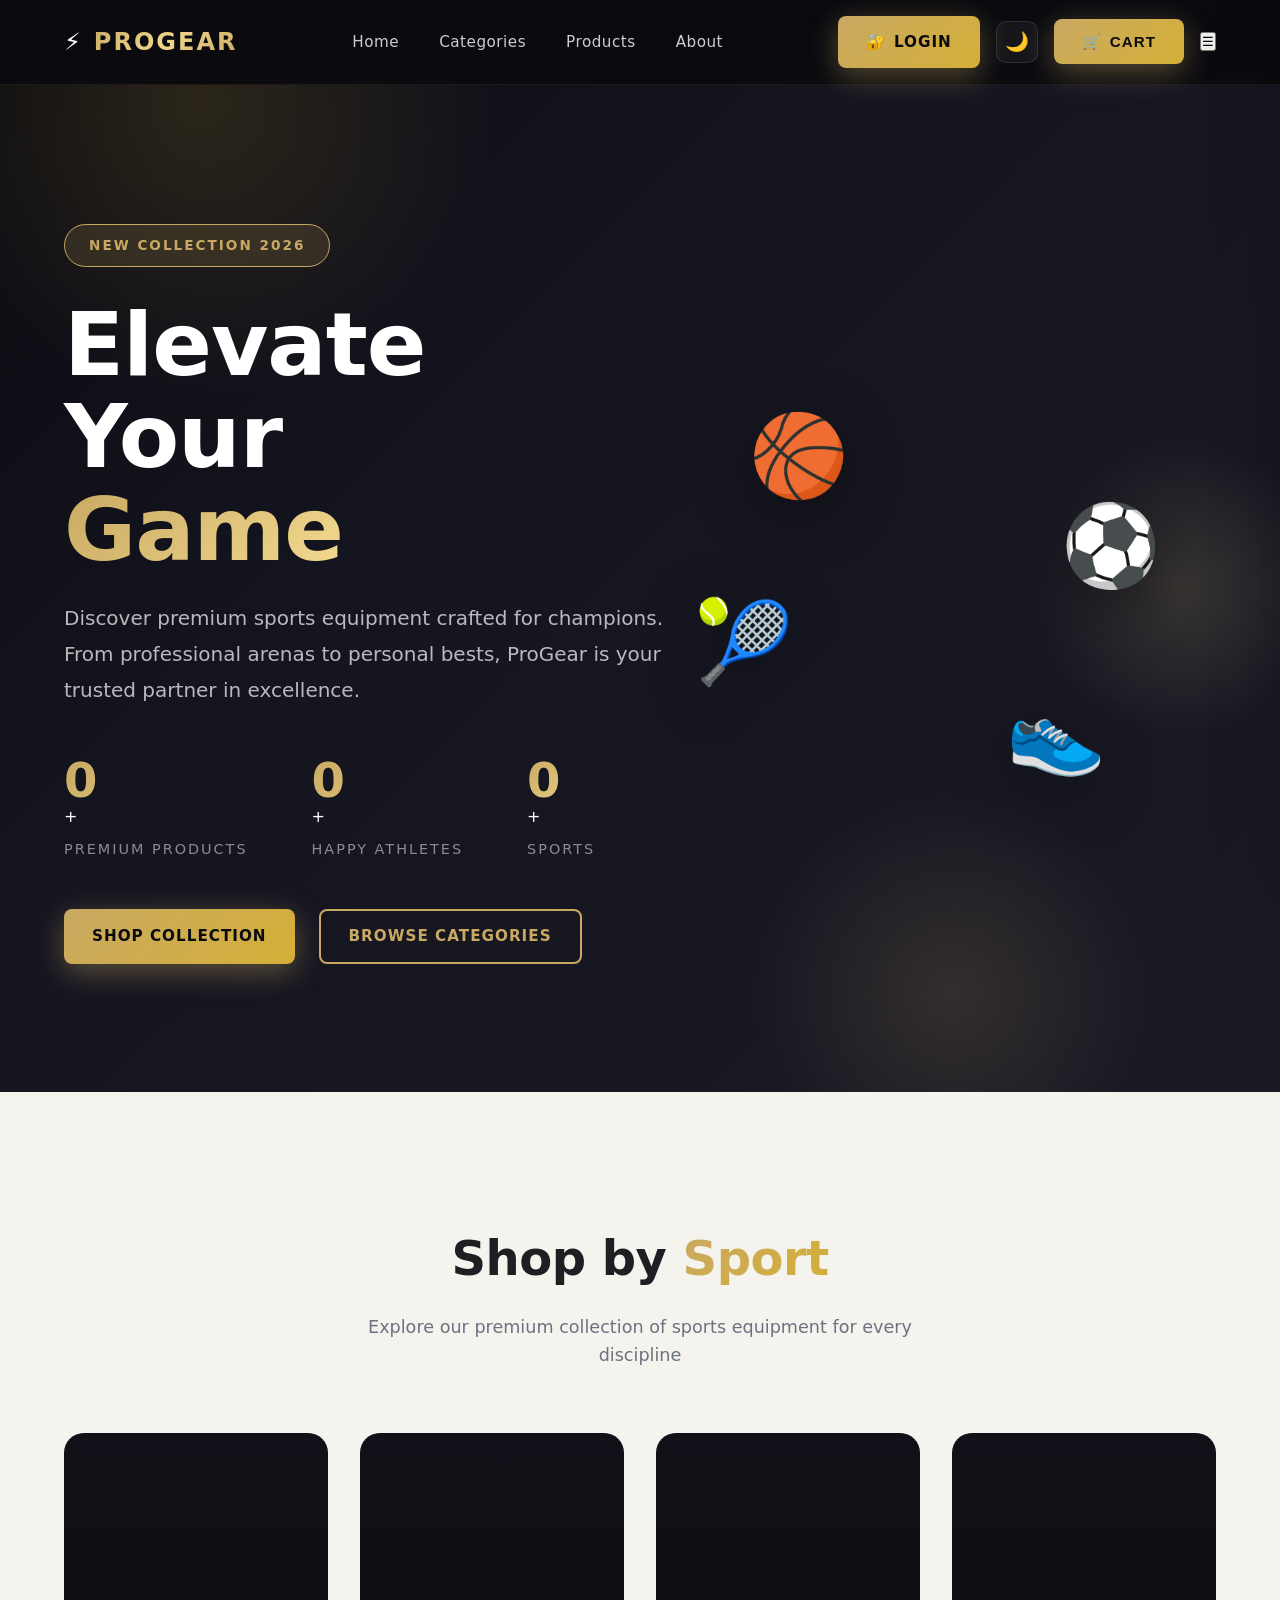
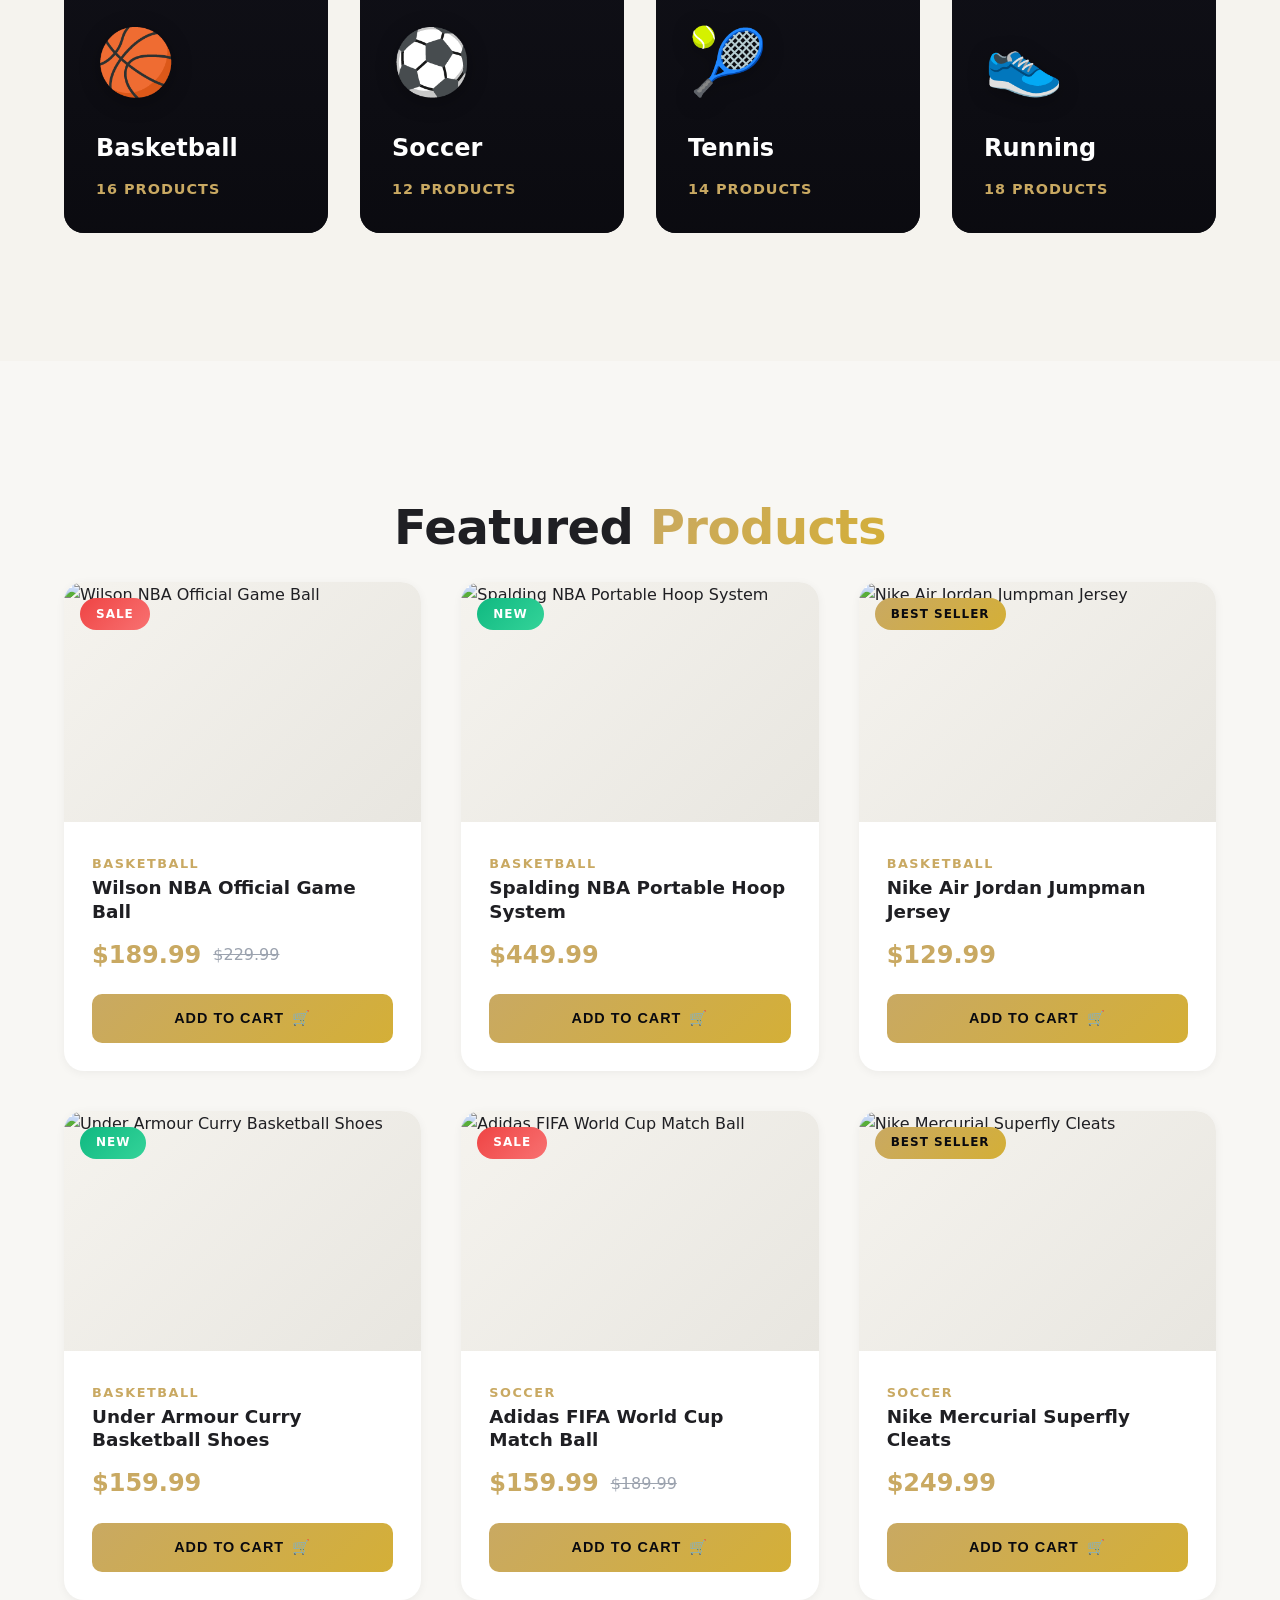
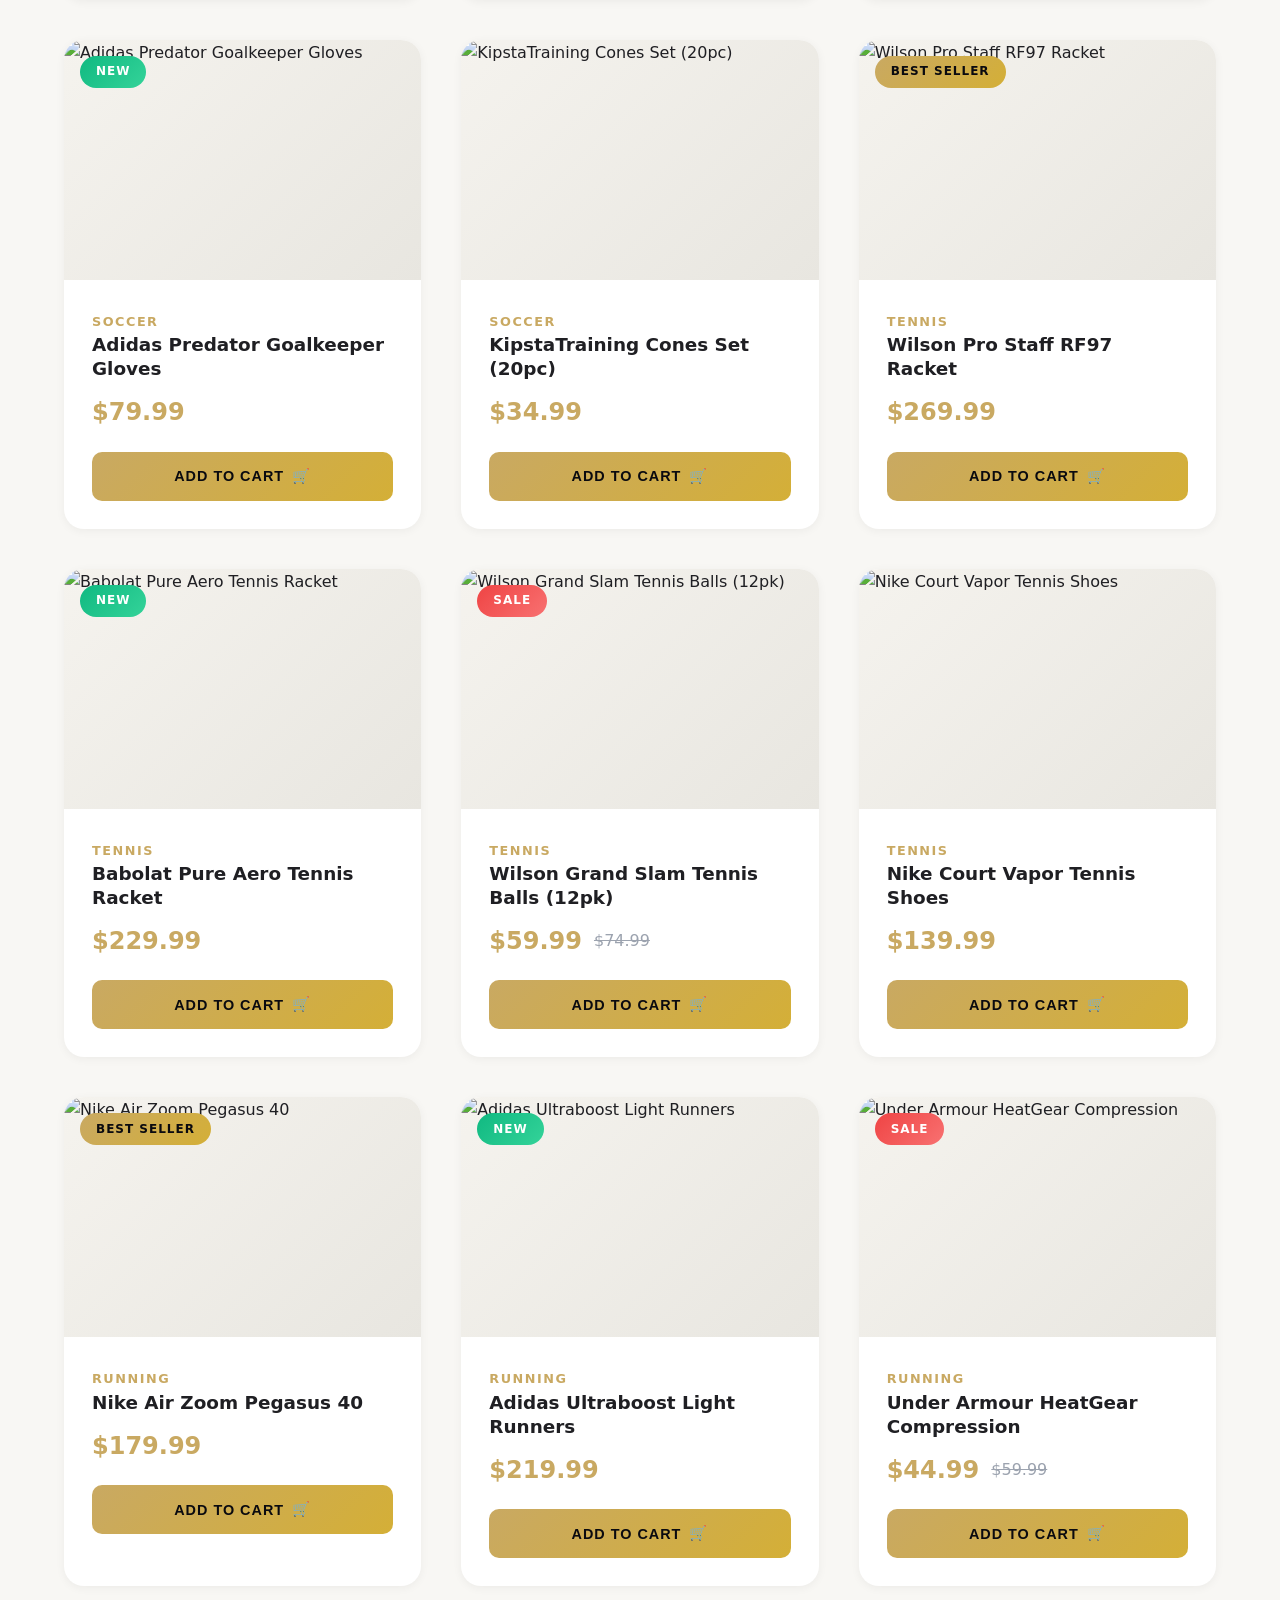
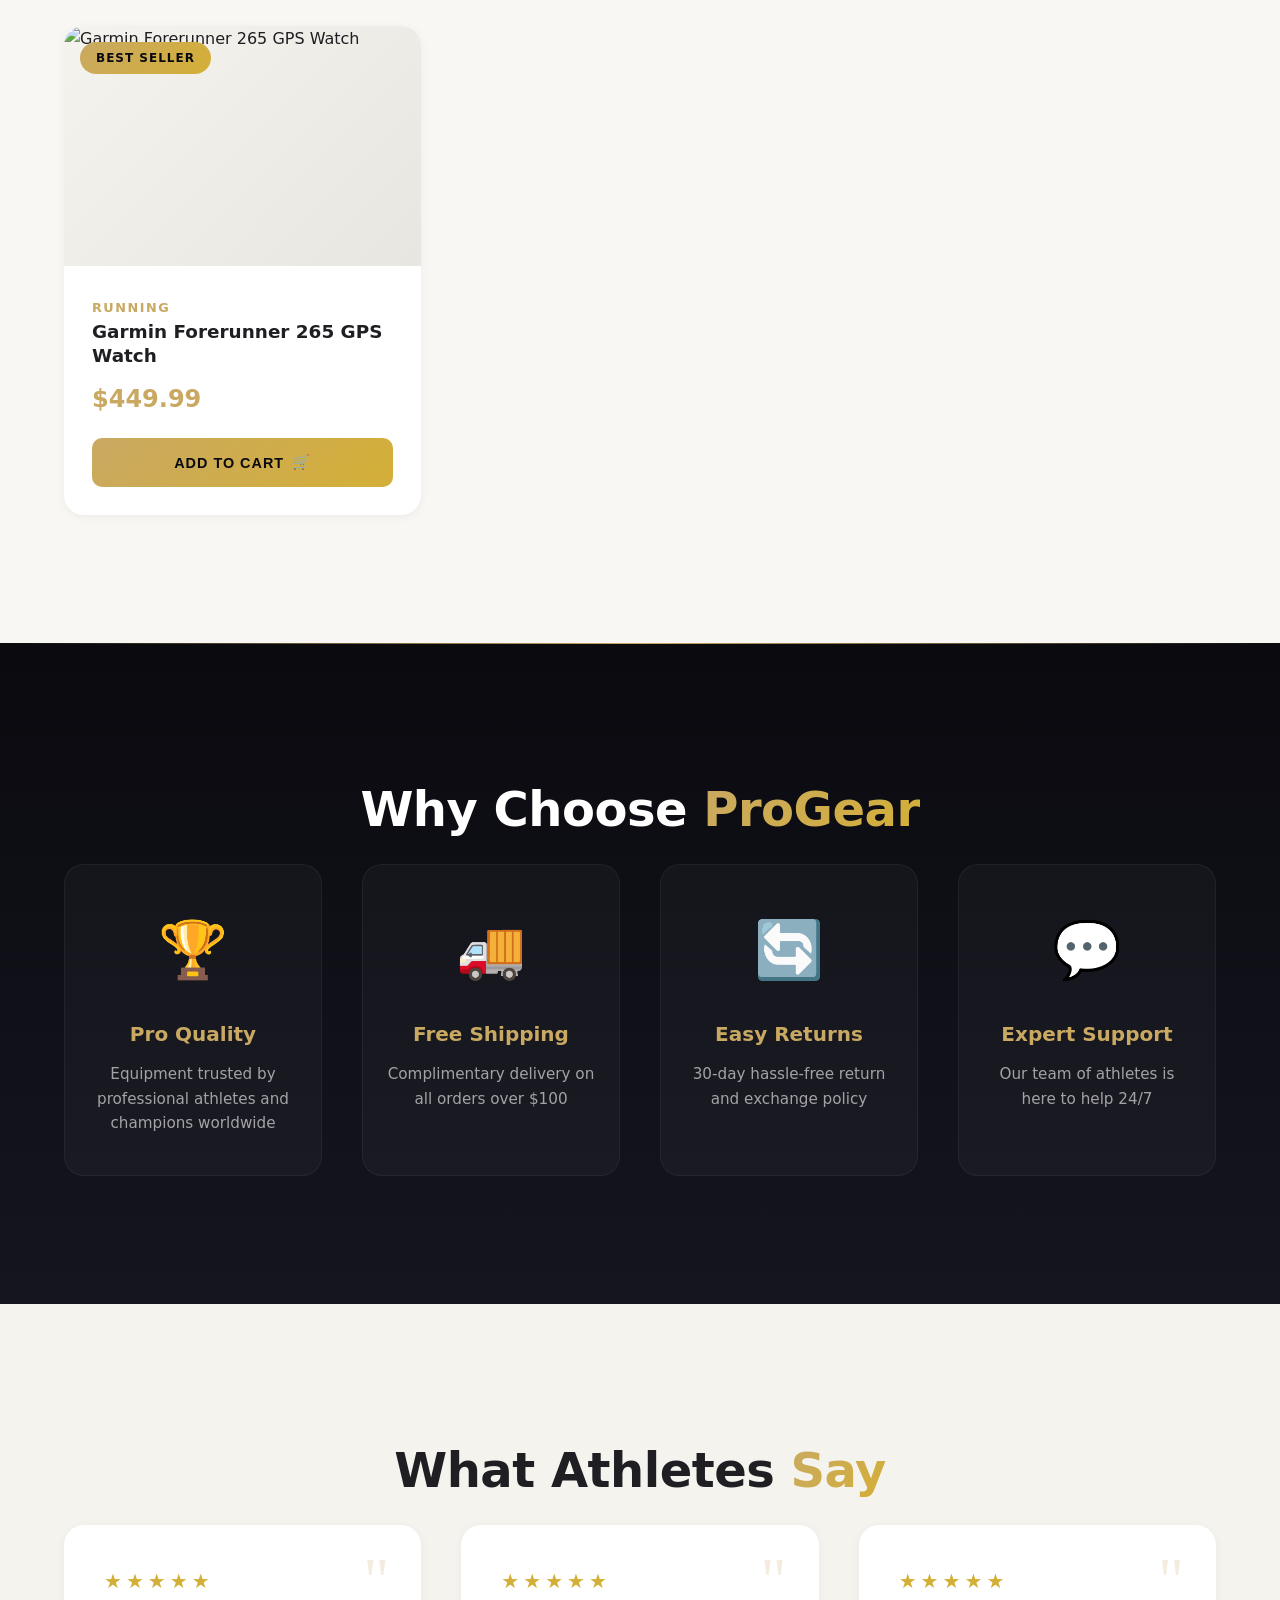
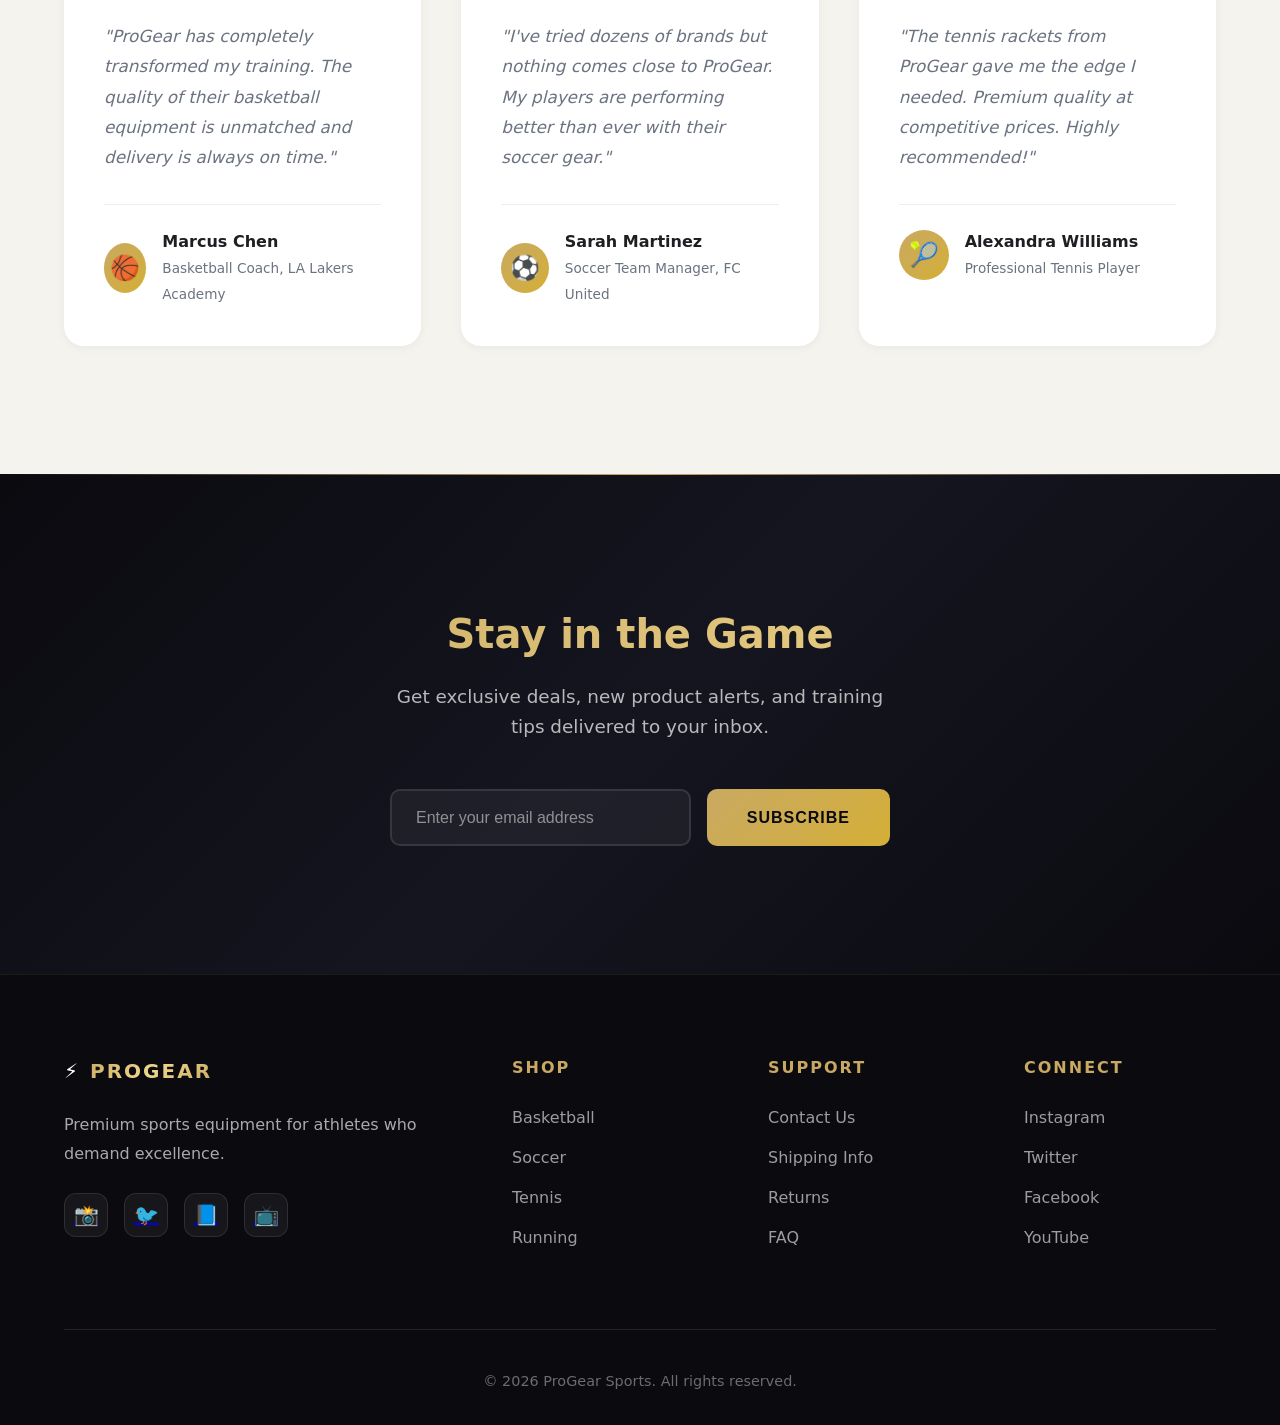
==== commit b0992a1a: "Luxury redesign with realistic product images - New luxury gold/platinum color palette - Elegant dar" ====
--- a/index.html
+++ b/index.html
@@ -115,13 +115,13 @@
             <div class="hero-orb hero-orb-3"></div>
         </div>
         <div class="hero-content">
-            <div class="hero-badge">🔥 New Collection 2026</div>
-            <h1>Gear Up for<br><span>Greatness</span></h1>
-            <p>Premium sports equipment designed for athletes who refuse to settle for anything less than the best.</p>
+            <div class="hero-badge">New Collection 2026</div>
+            <h1>Elevate Your <span>Game</span></h1>
+            <p>Discover premium sports equipment crafted for champions. From professional arenas to personal bests, ProGear is your trusted partner in excellence.</p>
             <div class="hero-stats">
                 <div class="stat">
                     <span class="stat-number" data-target="500">0</span>+
-                    <span class="stat-label">Products</span>
+                    <span class="stat-label">Premium Products</span>
                 </div>
                 <div class="stat">
                     <span class="stat-number" data-target="10000">0</span>+
@@ -148,46 +148,43 @@
     <!-- Categories -->
     <section class="categories" id="categories">
         <h2 class="section-title">Shop by <span>Sport</span></h2>
+        <p class="section-subtitle">Explore our premium collection of sports equipment for every discipline</p>
         <div class="category-grid">
             <div class="category-card" data-category="Basketball">
-                <div class="category-bg">
-                    <div class="category-particles">
-                        <span></span><span></span><span></span><span></span><span></span>
-                    </div>
-                </div>
-                <div class="category-icon">🏀</div>
-                <h3>Basketball</h3>
+                <div class="category-image" style="background-image: url('https://images.unsplash.com/photo-1546519638-68e109498ffc?w=600&h=800&fit=crop');"></div>
                 <div class="category-overlay"></div>
+                <div class="category-content">
+                    <span class="category-icon">🏀</span>
+                    <h3>Basketball</h3>
+                    <span class="category-count">16 Products</span>
+                </div>
             </div>
             <div class="category-card" data-category="Soccer">
-                <div class="category-bg">
-                    <div class="category-particles">
-                        <span></span><span></span><span></span><span></span><span></span>
-                    </div>
-                </div>
-                <div class="category-icon">⚽</div>
-                <h3>Soccer</h3>
+                <div class="category-image" style="background-image: url('https://images.unsplash.com/photo-1431324155629-1a6deb1dec8d?w=600&h=800&fit=crop');"></div>
                 <div class="category-overlay"></div>
+                <div class="category-content">
+                    <span class="category-icon">⚽</span>
+                    <h3>Soccer</h3>
+                    <span class="category-count">12 Products</span>
+                </div>
             </div>
             <div class="category-card" data-category="Tennis">
-                <div class="category-bg">
-                    <div class="category-particles">
-                        <span></span><span></span><span></span><span></span><span></span>
-                    </div>
-                </div>
-                <div class="category-icon">🎾</div>
-                <h3>Tennis</h3>
+                <div class="category-image" style="background-image: url('https://images.unsplash.com/photo-1554068865-24cecd4e34b8?w=600&h=800&fit=crop');"></div>
                 <div class="category-overlay"></div>
+                <div class="category-content">
+                    <span class="category-icon">🎾</span>
+                    <h3>Tennis</h3>
+                    <span class="category-count">14 Products</span>
+                </div>
             </div>
             <div class="category-card" data-category="Running">
-                <div class="category-bg">
-                    <div class="category-particles">
-                        <span></span><span></span><span></span><span></span><span></span>
-                    </div>
-                </div>
-                <div class="category-icon">👟</div>
-                <h3>Running</h3>
+                <div class="category-image" style="background-image: url('https://images.unsplash.com/photo-1556906781-9a412961c28c?w=600&h=800&fit=crop');"></div>
                 <div class="category-overlay"></div>
+                <div class="category-content">
+                    <span class="category-icon">👟</span>
+                    <h3>Running</h3>
+                    <span class="category-count">18 Products</span>
+                </div>
             </div>
         </div>
     </section>
@@ -202,42 +199,25 @@
 
     <!-- Features -->
     <section class="features" id="about">
-        <div class="features-bg">
-            <div class="feature-line"></div>
-            <div class="feature-line"></div>
-            <div class="feature-line"></div>
-        </div>
         <h2 class="section-title">Why Choose <span>ProGear</span></h2>
         <div class="feature-grid">
             <div class="feature-card">
-                <div class="feature-icon-wrapper">
-                    <div class="feature-icon">🏆</div>
-                    <div class="feature-icon-ring"></div>
-                </div>
+                <span class="feature-icon">🏆</span>
                 <h4>Pro Quality</h4>
-                <p>Equipment trusted by professional athletes worldwide</p>
+                <p>Equipment trusted by professional athletes and champions worldwide</p>
             </div>
             <div class="feature-card">
-                <div class="feature-icon-wrapper">
-                    <div class="feature-icon">🚚</div>
-                    <div class="feature-icon-ring"></div>
-                </div>
+                <span class="feature-icon">🚚</span>
                 <h4>Free Shipping</h4>
-                <p>Free delivery on all orders over $100</p>
+                <p>Complimentary delivery on all orders over $100</p>
             </div>
             <div class="feature-card">
-                <div class="feature-icon-wrapper">
-                    <div class="feature-icon">🔄</div>
-                    <div class="feature-icon-ring"></div>
-                </div>
+                <span class="feature-icon">🔄</span>
                 <h4>Easy Returns</h4>
-                <p>30-day hassle-free return policy</p>
+                <p>30-day hassle-free return and exchange policy</p>
             </div>
             <div class="feature-card">
-                <div class="feature-icon-wrapper">
-                    <div class="feature-icon">💬</div>
-                    <div class="feature-icon-ring"></div>
-                </div>
+                <span class="feature-icon">💬</span>
                 <h4>Expert Support</h4>
                 <p>Our team of athletes is here to help 24/7</p>
             </div>
@@ -251,24 +231,36 @@
             <div class="testimonial-card">
                 <div class="testimonial-quote">"</div>
                 <div class="stars">★★★★★</div>
-                <p>"ProGear has completely transformed my training. The quality is unmatched and delivery is always on time."</p>
+                <p>"ProGear has completely transformed my training. The quality of their basketball equipment is unmatched and delivery is always on time."</p>
                 <div class="author">
                     <div class="author-avatar">🏀</div>
                     <div class="author-info">
                         <span class="author-name">Marcus Chen</span>
-                        <span class="author-title">Basketball Coach</span>
+                        <span class="author-title">Basketball Coach, LA Lakers Academy</span>
                     </div>
                 </div>
             </div>
             <div class="testimonial-card">
                 <div class="testimonial-quote">"</div>
                 <div class="stars">★★★★★</div>
-                <p>"I've tried dozens of brands but nothing comes close to ProGear. My players are performing better than ever."</p>
+                <p>"I've tried dozens of brands but nothing comes close to ProGear. My players are performing better than ever with their soccer gear."</p>
                 <div class="author">
                     <div class="author-avatar">⚽</div>
                     <div class="author-info">
                         <span class="author-name">Sarah Martinez</span>
-                        <span class="author-title">Soccer Team Manager</span>
+                        <span class="author-title">Soccer Team Manager, FC United</span>
+                    </div>
+                </div>
+            </div>
+            <div class="testimonial-card">
+                <div class="testimonial-quote">"</div>
+                <div class="stars">★★★★★</div>
+                <p>"The tennis rackets from ProGear gave me the edge I needed. Premium quality at competitive prices. Highly recommended!"</p>
+                <div class="author">
+                    <div class="author-avatar">🎾</div>
+                    <div class="author-info">
+                        <span class="author-name">Alexandra Williams</span>
+                        <span class="author-title">Professional Tennis Player</span>
                     </div>
                 </div>
             </div>
--- a/css/styles.css
+++ b/css/styles.css
@@ -1,5 +1,5 @@
 /* ============================================
-   PROGEAR SPORTS - ANIMATED MODULAR STYLES
+   PROGEAR SPORTS - LUXURY ELEGANT STYLES
    ============================================ */
 
 /* --------------------------------------------
@@ -12,48 +12,74 @@
 }
 
 :root {
-    --primary: #ff4d00;
-    --primary-dark: #e64500;
-    --primary-light: #ff6b00;
-    --dark: #1a1a1a;
-    --dark-light: #2d2d2d;
-    --light: #f5f5f5;
-    --gray: #666;
-    --success: #28a745;
-    --error: #dc3545;
-    --shadow: rgba(0, 0, 0, 0.1);
-    --shadow-strong: rgba(0, 0, 0, 0.2);
+    /* Luxury Color Palette */
+    --primary: #c9a962;
+    --primary-dark: #b8944f;
+    --primary-light: #dfc07a;
+    --primary-glow: rgba(201, 169, 98, 0.4);
+
+    /* Dark Elegant Palette */
+    --dark: #0a0a0f;
+    --dark-light: #151520;
+    --dark-medium: #1a1a25;
+    --dark-card: #12121a;
+
+    /* Light Background */
+    --light: #f8f7f4;
+    --light-warm: #f5f3ee;
+
+    /* Accent Colors */
+    --gold: #d4af37;
+    --gold-light: #f0d78c;
+    --platinum: #e5e4e2;
+    --success: #4ade80;
+    --error: #ef4444;
+
+    /* Text Colors */
+    --gray: #6b7280;
+    --gray-light: #9ca3af;
+    --text-dark: #1f1f23;
+    --text-light: #f9fafb;
+
+    /* Shadows */
+    --shadow-sm: 0 2px 10px rgba(0, 0, 0, 0.05);
+    --shadow: 0 4px 20px rgba(0, 0, 0, 0.08);
+    --shadow-lg: 0 10px 40px rgba(0, 0, 0, 0.12);
+    --shadow-gold: 0 8px 30px var(--primary-glow);
+
+    /* Transitions */
     --transition-fast: 0.15s ease;
     --transition-normal: 0.3s ease;
     --transition-slow: 0.5s ease;
-    --bounce: cubic-bezier(0.68, -0.55, 0.265, 1.55);
+    --ease-out-expo: cubic-bezier(0.16, 1, 0.3, 1);
 }
 
 body {
     font-family: 'Segoe UI', system-ui, -apple-system, sans-serif;
-    color: var(--dark);
+    color: var(--text-dark);
     line-height: 1.6;
     overflow-x: hidden;
     background: var(--light);
 }
 
 /* --------------------------------------------
-   NAVBAR
+   NAVBAR - LUXURY DARK
    -------------------------------------------- */
 nav {
     display: flex;
     justify-content: space-between;
     align-items: center;
     padding: 1rem 5%;
-    background: var(--dark);
+    background: linear-gradient(180deg, var(--dark) 0%, rgba(10, 10, 15, 0.95) 100%);
     color: white;
     position: fixed;
     width: 100%;
     top: 0;
     left: 0;
     z-index: 100;
-    box-shadow: 0 4px 20px var(--shadow-strong);
-    animation: slideDown 0.6s ease;
+    backdrop-filter: blur(20px);
+    border-bottom: 1px solid rgba(201, 169, 98, 0.1);
+    animation: slideDown 0.8s var(--ease-out-expo);
 }
 
 @keyframes slideDown {
@@ -64,47 +90,47 @@
 .logo {
     display: flex;
     align-items: center;
-    gap: 0.5rem;
-    font-size: 1.75rem;
-    font-weight: 800;
+    gap: 0.75rem;
+    font-size: 1.5rem;
+    font-weight: 700;
+    letter-spacing: 1px;
 }
 
 .logo-icon {
     font-size: 1.5rem;
-    animation: lightning 1.5s ease-in-out infinite;
-}
-
-@keyframes lightning {
-    0%, 90%, 100% { opacity: 1; transform: scale(1); }
-    95% { opacity: 0.5; transform: scale(1.2); }
+    animation: pulse 2s ease-in-out infinite;
+}
+
+@keyframes pulse {
+    0%, 100% { transform: scale(1); opacity: 1; }
+    50% { transform: scale(1.1); opacity: 0.8; }
 }
 
 .logo-text {
-    background: linear-gradient(135deg, var(--primary), #ff8c00);
+    background: linear-gradient(135deg, var(--primary) 0%, var(--gold-light) 50%, var(--primary) 100%);
     -webkit-background-clip: text;
     -webkit-text-fill-color: transparent;
     background-clip: text;
-    animation: textShine 3s ease-in-out infinite;
-}
-
-@keyframes textShine {
-    0%, 100% { filter: brightness(1); }
-    50% { filter: brightness(1.3); }
+    font-weight: 800;
+    letter-spacing: 2px;
+    text-transform: uppercase;
 }
 
 .nav-links {
     display: flex;
-    gap: 2rem;
+    gap: 2.5rem;
     list-style: none;
 }
 
 .nav-links a {
-    color: white;
+    color: rgba(255, 255, 255, 0.8);
     text-decoration: none;
     font-weight: 500;
+    font-size: 0.95rem;
+    letter-spacing: 0.5px;
     position: relative;
     padding: 0.5rem 0;
-    transition: color var(--transition-fast);
+    transition: all var(--transition-normal);
 }
 
 .nav-links a::after {
@@ -114,12 +140,17 @@
     left: 0;
     width: 0;
     height: 2px;
-    background: var(--primary);
+    background: linear-gradient(90deg, var(--primary), var(--gold));
     transition: width var(--transition-normal);
 }
 
-.nav-links a:hover { color: var(--primary); }
-.nav-links a:hover::after { width: 100%; }
+.nav-links a:hover {
+    color: var(--primary);
+}
+
+.nav-links a:hover::after {
+    width: 100%;
+}
 
 .nav-actions {
     display: flex;
@@ -128,25 +159,27 @@
 }
 
 /* --------------------------------------------
-   BUTTONS
+   LUXURY BUTTONS
    -------------------------------------------- */
 .btn-primary {
-    background: linear-gradient(135deg, var(--primary) 0%, var(--primary-light) 100%);
-    color: white;
+    background: linear-gradient(135deg, var(--primary) 0%, var(--gold) 100%);
+    color: var(--dark);
     padding: 0.85rem 1.75rem;
     border: none;
-    border-radius: 50px;
-    font-weight: 600;
-    font-size: 1rem;
+    border-radius: 8px;
+    font-weight: 700;
+    font-size: 0.95rem;
     cursor: pointer;
     text-decoration: none;
     display: inline-flex;
     align-items: center;
     gap: 0.5rem;
     transition: all var(--transition-normal);
-    box-shadow: 0 4px 15px rgba(255, 77, 0, 0.4);
+    box-shadow: var(--shadow-gold);
     position: relative;
     overflow: hidden;
+    text-transform: uppercase;
+    letter-spacing: 1px;
 }
 
 .btn-primary::before {
@@ -156,43 +189,52 @@
     left: -100%;
     width: 100%;
     height: 100%;
-    background: linear-gradient(90deg, transparent, rgba(255,255,255,0.3), transparent);
-    transition: left 0.5s ease;
+    background: linear-gradient(90deg, transparent, rgba(255, 255, 255, 0.4), transparent);
+    transition: left 0.6s ease;
 }
 
 .btn-primary:hover {
-    transform: translateY(-3px) scale(1.02);
-    box-shadow: 0 8px 25px rgba(255, 77, 0, 0.5);
-}
-
-.btn-primary:hover::before { left: 100%; }
-.btn-primary:active { transform: translateY(-1px) scale(0.98); }
+    transform: translateY(-3px);
+    box-shadow: 0 12px 40px var(--primary-glow);
+}
+
+.btn-primary:hover::before {
+    left: 100%;
+}
+
+.btn-primary:active {
+    transform: translateY(-1px);
+}
 
 .btn-secondary {
     background: transparent;
-    color: white;
+    color: var(--primary);
     padding: 0.85rem 1.75rem;
-    border: 2px solid white;
-    border-radius: 50px;
-    font-weight: 600;
+    border: 2px solid var(--primary);
+    border-radius: 8px;
+    font-weight: 700;
     cursor: pointer;
     text-decoration: none;
     transition: all var(--transition-normal);
+    text-transform: uppercase;
+    letter-spacing: 1px;
+    font-size: 0.95rem;
 }
 
 .btn-secondary:hover {
-    background: white;
+    background: var(--primary);
     color: var(--dark);
     transform: translateY(-3px);
+    box-shadow: var(--shadow-gold);
 }
 
 /* --------------------------------------------
-   HERO SECTION
+   HERO SECTION - LUXURY DARK GRADIENT
    -------------------------------------------- */
 .hero {
-    background: linear-gradient(135deg, var(--dark) 0%, var(--dark-light) 50%, var(--dark) 100%);
+    background: linear-gradient(135deg, var(--dark) 0%, var(--dark-light) 40%, var(--dark-medium) 100%);
     color: white;
-    padding: 12rem 5% 6rem;
+    padding: 14rem 5% 8rem;
     min-height: 100vh;
     display: flex;
     align-items: center;
@@ -201,7 +243,7 @@
     overflow: hidden;
 }
 
-/* Hero Background Animation */
+/* Animated Background */
 .hero-bg-animation {
     position: absolute;
     top: 0;
@@ -214,121 +256,88 @@
 .hero-orb {
     position: absolute;
     border-radius: 50%;
-    filter: blur(80px);
-    opacity: 0.4;
-    animation: orbFloat 8s ease-in-out infinite;
+    opacity: 0.15;
+    animation: orbFloat 12s ease-in-out infinite;
 }
 
 .hero-orb-1 {
+    width: 600px;
+    height: 600px;
+    background: radial-gradient(circle, var(--gold) 0%, transparent 70%);
+    top: -200px;
+    left: -100px;
+    animation-delay: 0s;
+}
+
+.hero-orb-2 {
     width: 400px;
     height: 400px;
-    background: var(--primary);
-    top: -100px;
-    left: -100px;
-    animation-delay: 0s;
-}
-
-.hero-orb-2 {
+    background: radial-gradient(circle, var(--primary) 0%, transparent 70%);
+    bottom: -100px;
+    right: 10%;
+    animation-delay: -4s;
+}
+
+.hero-orb-3 {
     width: 300px;
     height: 300px;
-    background: #ff6b00;
-    bottom: -50px;
-    right: 20%;
-    animation-delay: -3s;
-}
-
-.hero-orb-3 {
-    width: 200px;
-    height: 200px;
-    background: #ff8c00;
-    top: 30%;
+    background: radial-gradient(circle, var(--gold-light) 0%, transparent 70%);
+    top: 40%;
     right: -50px;
-    animation-delay: -5s;
+    animation-delay: -8s;
 }
 
 @keyframes orbFloat {
     0%, 100% { transform: translate(0, 0) scale(1); }
-    33% { transform: translate(30px, -30px) scale(1.1); }
-    66% { transform: translate(-20px, 20px) scale(0.9); }
+    33% { transform: translate(40px, -40px) scale(1.1); }
+    66% { transform: translate(-30px, 30px) scale(0.9); }
 }
 
 .hero-content {
     flex: 1;
-    max-width: 600px;
+    max-width: 650px;
     position: relative;
     z-index: 2;
 }
 
 .hero-badge {
     display: inline-block;
-    background: rgba(255, 77, 0, 0.2);
+    background: rgba(201, 169, 98, 0.15);
     border: 1px solid var(--primary);
     color: var(--primary);
-    padding: 0.5rem 1.25rem;
+    padding: 0.6rem 1.5rem;
     border-radius: 50px;
-    font-size: 0.9rem;
-    font-weight: 600;
+    font-size: 0.85rem;
+    font-weight: 700;
+    margin-bottom: 2rem;
+    letter-spacing: 2px;
+    text-transform: uppercase;
+    animation: fadeInUp 0.8s ease;
+}
+
+.hero h1 {
+    font-size: clamp(3rem, 7vw, 5.5rem);
+    font-weight: 900;
     margin-bottom: 1.5rem;
-    animation: fadeInUp 0.6s ease;
-}
-
-.hero h1 {
-    font-size: clamp(2.5rem, 6vw, 4.5rem);
-    font-weight: 800;
-    margin-bottom: 1.5rem;
-    line-height: 1.1;
+    line-height: 1.05;
+    letter-spacing: -1px;
     animation: fadeInUp 0.8s ease 0.1s backwards;
 }
 
 .hero h1 span {
-    background: linear-gradient(135deg, var(--primary), #ff8c00);
+    background: linear-gradient(135deg, var(--primary) 0%, var(--gold-light) 50%, var(--primary) 100%);
     -webkit-background-clip: text;
     -webkit-text-fill-color: transparent;
     background-clip: text;
-    animation: textGlow 2s ease-in-out infinite;
-}
-
-@keyframes textGlow {
-    0%, 100% { filter: drop-shadow(0 0 10px rgba(255, 77, 0, 0.5)); }
-    50% { filter: drop-shadow(0 0 25px rgba(255, 77, 0, 0.8)); }
+    display: block;
 }
 
 .hero p {
     font-size: 1.25rem;
-    color: #aaa;
-    margin-bottom: 2rem;
+    color: rgba(255, 255, 255, 0.7);
+    margin-bottom: 3rem;
+    line-height: 1.8;
     animation: fadeInUp 0.8s ease 0.2s backwards;
-}
-
-/* Hero Stats */
-.hero-stats {
-    display: flex;
-    gap: 3rem;
-    margin-bottom: 2.5rem;
-    animation: fadeInUp 0.8s ease 0.3s backwards;
-}
-
-.stat {
-    text-align: center;
-}
-
-.stat-number {
-    display: block;
-    font-size: 2.5rem;
-    font-weight: 800;
-    color: var(--primary);
-}
-
-.stat-label {
-    font-size: 0.9rem;
-    color: #888;
-}
-
-.hero-btns {
-    display: flex;
-    gap: 1.25rem;
-    flex-wrap: wrap;
-    animation: fadeInUp 0.8s ease 0.4s backwards;
 }
 
 @keyframes fadeInUp {
@@ -336,12 +345,51 @@
     to { opacity: 1; transform: translateY(0); }
 }
 
-/* Hero Visual - Floating Sports Icons */
+/* Hero Stats */
+.hero-stats {
+    display: flex;
+    gap: 4rem;
+    margin-bottom: 3rem;
+    animation: fadeInUp 0.8s ease 0.3s backwards;
+}
+
+.stat {
+    text-align: left;
+}
+
+.stat-number {
+    display: block;
+    font-size: 3rem;
+    font-weight: 900;
+    background: linear-gradient(135deg, var(--primary), var(--gold-light));
+    -webkit-background-clip: text;
+    -webkit-text-fill-color: transparent;
+    background-clip: text;
+    line-height: 1;
+}
+
+.stat-label {
+    font-size: 0.9rem;
+    color: rgba(255, 255, 255, 0.5);
+    text-transform: uppercase;
+    letter-spacing: 2px;
+    margin-top: 0.5rem;
+    display: block;
+}
+
+.hero-btns {
+    display: flex;
+    gap: 1.5rem;
+    flex-wrap: wrap;
+    animation: fadeInUp 0.8s ease 0.4s backwards;
+}
+
+/* Hero Visual */
 .hero-visual {
     flex: 1;
     position: relative;
-    height: 400px;
-    max-width: 500px;
+    height: 450px;
+    max-width: 550px;
     display: flex;
     align-items: center;
     justify-content: center;
@@ -349,76 +397,91 @@
 
 .floating-sport-item {
     position: absolute;
-    font-size: 4rem;
-    animation: float 4s ease-in-out infinite;
-    filter: drop-shadow(0 10px 20px rgba(0, 0, 0, 0.3));
+    font-size: 5rem;
+    animation: float 5s ease-in-out infinite;
+    filter: drop-shadow(0 15px 30px rgba(0, 0, 0, 0.4));
 }
 
 .sport-1 {
-    top: 10%;
-    left: 20%;
+    top: 5%;
+    left: 15%;
     animation-delay: 0s;
 }
 
 .sport-2 {
-    top: 30%;
-    right: 15%;
-    animation-delay: -1s;
+    top: 25%;
+    right: 10%;
+    animation-delay: -1.5s;
 }
 
 .sport-3 {
-    bottom: 30%;
-    left: 10%;
-    animation-delay: -2s;
+    bottom: 25%;
+    left: 5%;
+    animation-delay: -3s;
 }
 
 .sport-4 {
-    bottom: 10%;
-    right: 25%;
-    animation-delay: -3s;
+    bottom: 5%;
+    right: 20%;
+    animation-delay: -4.5s;
 }
 
 @keyframes float {
     0%, 100% { transform: translateY(0) rotate(0deg); }
-    25% { transform: translateY(-20px) rotate(5deg); }
-    75% { transform: translateY(10px) rotate(-5deg); }
+    25% { transform: translateY(-25px) rotate(8deg); }
+    75% { transform: translateY(15px) rotate(-5deg); }
 }
 
 /* --------------------------------------------
-   CATEGORIES
+   CATEGORIES - LUXURY CARDS
    -------------------------------------------- */
 .categories {
-    padding: 6rem 5%;
-    background: var(--light);
+    padding: 8rem 5%;
+    background: var(--light-warm);
 }
 
 .section-title {
     text-align: center;
-    font-size: 2.75rem;
-    margin-bottom: 3.5rem;
+    font-size: 3rem;
+    margin-bottom: 1rem;
+    color: var(--text-dark);
+    font-weight: 800;
+    letter-spacing: -0.5px;
 }
 
 .section-title span {
-    color: var(--primary);
-    position: relative;
+    background: linear-gradient(135deg, var(--primary), var(--gold));
+    -webkit-background-clip: text;
+    -webkit-text-fill-color: transparent;
+    background-clip: text;
+}
+
+.section-subtitle {
+    text-align: center;
+    color: var(--gray);
+    font-size: 1.1rem;
+    margin-bottom: 4rem;
+    max-width: 600px;
+    margin-left: auto;
+    margin-right: auto;
 }
 
 .category-grid {
     display: grid;
-    grid-template-columns: repeat(auto-fit, minmax(280px, 1fr));
+    grid-template-columns: repeat(4, 1fr);
     gap: 2rem;
-    max-width: 1200px;
+    max-width: 1400px;
     margin: 0 auto;
 }
 
 .category-card {
     position: relative;
-    height: 350px;
-    border-radius: 24px;
+    height: 400px;
+    border-radius: 20px;
     overflow: hidden;
     cursor: pointer;
-    background: linear-gradient(135deg, var(--dark) 0%, var(--dark-light) 100%);
-    transition: all var(--transition-normal);
+    background: var(--dark-card);
+    transition: all 0.5s var(--ease-out-expo);
     animation: fadeInUp 0.6s ease backwards;
 }
 
@@ -428,125 +491,105 @@
 .category-card:nth-child(4) { animation-delay: 0.4s; }
 
 .category-card:hover {
-    transform: translateY(-15px) scale(1.02);
-    box-shadow: 0 30px 60px var(--shadow-strong);
+    transform: translateY(-20px) scale(1.02);
+    box-shadow: 0 35px 70px rgba(0, 0, 0, 0.15);
 }
 
 .category-card.active {
-    box-shadow: 0 0 0 4px var(--primary), 0 30px 60px var(--shadow-strong);
-}
-
-/* Category Background */
-.category-bg {
+    box-shadow: 0 0 0 3px var(--primary), 0 35px 70px rgba(201, 169, 98, 0.2);
+}
+
+/* Category Image Background */
+.category-image {
     position: absolute;
     top: 0;
     left: 0;
     width: 100%;
     height: 100%;
-    overflow: hidden;
-}
-
-.category-particles {
-    position: absolute;
-    width: 100%;
-    height: 100%;
-}
-
-.category-particles span {
-    position: absolute;
-    width: 10px;
-    height: 10px;
-    background: var(--primary);
-    border-radius: 50%;
-    opacity: 0;
-    animation: particleFloat 3s ease-in-out infinite;
-}
-
-.category-card:nth-child(1) .category-particles span:nth-child(1) { top: 20%; left: 10%; animation-delay: 0s; }
-.category-card:nth-child(1) .category-particles span:nth-child(2) { top: 60%; left: 80%; animation-delay: -0.5s; }
-.category-card:nth-child(1) .category-particles span:nth-child(3) { top: 80%; left: 30%; animation-delay: -1s; }
-.category-card:nth-child(1) .category-particles span:nth-child(4) { top: 30%; left: 70%; animation-delay: -1.5s; }
-.category-card:nth-child(1) .category-particles span:nth-child(5) { top: 50%; left: 50%; animation-delay: -2s; }
-
-@keyframes particleFloat {
-    0%, 100% { opacity: 0; transform: scale(0); }
-    50% { opacity: 0.6; transform: scale(1); }
-}
-
-/* Category Icon */
-.category-icon {
-    position: absolute;
-    top: 50%;
-    left: 50%;
-    transform: translate(-50%, -50%);
-    font-size: 6rem;
-    z-index: 2;
-    transition: all 0.4s ease;
-    filter: drop-shadow(0 10px 20px rgba(0, 0, 0, 0.3));
-}
-
-.category-card:hover .category-icon {
-    transform: translate(-50%, -50%) scale(1.2) rotate(10deg);
-}
-
-.category-card h3 {
-    position: absolute;
-    bottom: 2rem;
-    left: 50%;
-    transform: translateX(-50%);
-    color: white;
-    font-size: 1.5rem;
-    font-weight: 700;
-    z-index: 2;
-    transition: all var(--transition-normal);
-}
-
-.category-card:hover h3 {
-    transform: translateX(-50%) translateY(-10px);
-    color: var(--primary);
-}
-
+    background-size: cover;
+    background-position: center;
+    transition: transform 0.6s var(--ease-out-expo);
+}
+
+.category-card:hover .category-image {
+    transform: scale(1.1);
+}
+
+/* Category Gradient Overlay */
 .category-overlay {
     position: absolute;
     top: 0;
     left: 0;
     width: 100%;
     height: 100%;
-    background: linear-gradient(180deg, transparent 40%, rgba(0,0,0,0.8) 100%);
+    background: linear-gradient(180deg,
+        rgba(10, 10, 15, 0.2) 0%,
+        rgba(10, 10, 15, 0.4) 40%,
+        rgba(10, 10, 15, 0.9) 100%);
     z-index: 1;
 }
 
+.category-content {
+    position: absolute;
+    bottom: 0;
+    left: 0;
+    width: 100%;
+    padding: 2rem;
+    z-index: 2;
+}
+
+.category-icon {
+    font-size: 4rem;
+    margin-bottom: 1rem;
+    display: block;
+    filter: drop-shadow(0 4px 10px rgba(0, 0, 0, 0.3));
+}
+
+.category-card h3 {
+    color: white;
+    font-size: 1.5rem;
+    font-weight: 700;
+    margin-bottom: 0.5rem;
+}
+
+.category-count {
+    color: var(--primary);
+    font-size: 0.9rem;
+    font-weight: 600;
+    text-transform: uppercase;
+    letter-spacing: 1px;
+}
+
 /* --------------------------------------------
-   PRODUCTS
+   PRODUCTS - LUXURY GRID
    -------------------------------------------- */
 .products {
-    padding: 6rem 5%;
-    max-width: 1400px;
+    padding: 8rem 5%;
+    background: var(--light);
+    max-width: 1600px;
     margin: 0 auto;
 }
 
 .product-grid {
     display: grid;
-    grid-template-columns: repeat(auto-fit, minmax(280px, 1fr));
+    grid-template-columns: repeat(auto-fill, minmax(300px, 1fr));
     gap: 2.5rem;
 }
 
 .product-card {
     background: white;
-    border-radius: 24px;
-    padding: 2rem;
-    box-shadow: 0 10px 40px var(--shadow);
-    transition: all var(--transition-normal);
+    border-radius: 20px;
+    overflow: hidden;
+    box-shadow: var(--shadow-sm);
+    transition: all 0.5s var(--ease-out-expo);
     opacity: 0;
-    transform: translateY(50px);
+    transform: translateY(40px);
     position: relative;
-    overflow: hidden;
 }
 
 .product-card.visible {
     opacity: 1;
     transform: translateY(0);
-    transition: all 0.6s ease;
     transition-delay: var(--delay, 0s);
 }
 
@@ -557,105 +600,189 @@
     left: 0;
     right: 0;
     height: 4px;
-    background: linear-gradient(90deg, var(--primary), var(--primary-light));
-    transform: scaleX(0);
-    transform-origin: left;
-    transition: transform var(--transition-normal);
+    background: linear-gradient(90deg, var(--primary), var(--gold));
+    opacity: 0;
+    transition: opacity var(--transition-normal);
 }
 
 .product-card:hover {
     transform: translateY(-15px);
-    box-shadow: 0 25px 60px var(--shadow-strong);
-}
-
-.product-card:hover::before { transform: scaleX(1); }
-
+    box-shadow: var(--shadow-lg);
+}
+
+.product-card:hover::before {
+    opacity: 1;
+}
+
+/* Product Image Container */
 .product-img {
     width: 100%;
-    height: 180px;
-    background: linear-gradient(135deg, var(--light) 0%, #e0e0e0 100%);
-    border-radius: 16px;
-    margin-bottom: 1.5rem;
+    height: 240px;
+    background: linear-gradient(135deg, var(--light-warm) 0%, #e8e6e0 100%);
     display: flex;
     align-items: center;
     justify-content: center;
-    font-size: 5rem;
-    transition: all var(--transition-normal);
-}
-
-.product-card:hover .product-img {
-    transform: scale(1.1) rotate(5deg);
+    overflow: hidden;
+    position: relative;
+}
+
+.product-img img {
+    width: 100%;
+    height: 100%;
+    object-fit: cover;
+    transition: transform 0.6s var(--ease-out-expo);
+}
+
+.product-card:hover .product-img img {
+    transform: scale(1.08);
+}
+
+/* Product Badge */
+.product-badge {
+    position: absolute;
+    top: 1rem;
+    left: 1rem;
+    background: linear-gradient(135deg, var(--primary), var(--gold));
+    color: var(--dark);
+    padding: 0.4rem 1rem;
+    border-radius: 50px;
+    font-size: 0.75rem;
+    font-weight: 700;
+    text-transform: uppercase;
+    letter-spacing: 1px;
+}
+
+.product-badge.new {
+    background: linear-gradient(135deg, #10b981, #34d399);
+    color: white;
+}
+
+.product-badge.sale {
+    background: linear-gradient(135deg, #ef4444, #f87171);
+    color: white;
+}
+
+/* Product Info */
+.product-info {
+    padding: 1.75rem;
+}
+
+.product-category {
+    color: var(--primary);
+    font-size: 0.8rem;
+    font-weight: 700;
+    text-transform: uppercase;
+    letter-spacing: 1.5px;
+    margin-bottom: 0.5rem;
 }
 
 .product-card h4 {
     font-size: 1.15rem;
+    font-weight: 700;
+    color: var(--text-dark);
     margin-bottom: 0.75rem;
+    line-height: 1.3;
     transition: color var(--transition-fast);
 }
 
-.product-card:hover h4 { color: var(--primary); }
-
-.product-card .price {
+.product-card:hover h4 {
+    color: var(--primary);
+}
+
+/* Price */
+.product-price {
+    display: flex;
+    align-items: center;
+    gap: 0.75rem;
+    margin-bottom: 1.25rem;
+}
+
+.price-current {
     color: var(--primary);
     font-size: 1.5rem;
+    font-weight: 800;
+}
+
+.price-original {
+    color: var(--gray-light);
+    font-size: 1rem;
+    text-decoration: line-through;
+}
+
+/* Add to Cart Button */
+.add-to-cart {
+    width: 100%;
+    background: linear-gradient(135deg, var(--primary) 0%, var(--gold) 100%);
+    color: var(--dark);
+    border: none;
+    padding: 1rem 1.5rem;
+    border-radius: 10px;
     font-weight: 700;
-    margin-bottom: 1.5rem;
+    font-size: 0.9rem;
+    cursor: pointer;
+    display: flex;
+    align-items: center;
+    justify-content: center;
+    gap: 0.5rem;
+    transition: all var(--transition-normal);
+    text-transform: uppercase;
+    letter-spacing: 1px;
+}
+
+.add-to-cart:hover {
+    transform: translateY(-3px);
+    box-shadow: var(--shadow-gold);
+}
+
+.add-to-cart.adding {
+    animation: buttonPulse 0.5s ease;
+}
+
+@keyframes buttonPulse {
+    0%, 100% { transform: scale(1); }
+    50% { transform: scale(1.02); }
 }
 
 /* --------------------------------------------
-   FEATURES
+   FEATURES - LUXURY SECTION
    -------------------------------------------- */
 .features {
-    background: linear-gradient(135deg, var(--dark) 0%, var(--dark-light) 100%);
+    background: linear-gradient(180deg, var(--dark) 0%, var(--dark-light) 100%);
     color: white;
-    padding: 6rem 5%;
+    padding: 8rem 5%;
     position: relative;
     overflow: hidden;
 }
 
-.features-bg {
+.features::before {
+    content: '';
     position: absolute;
     top: 0;
     left: 0;
-    width: 100%;
-    height: 100%;
-    pointer-events: none;
-}
-
-.feature-line {
-    position: absolute;
-    width: 1px;
-    height: 100%;
-    background: linear-gradient(180deg, transparent, rgba(255,77,0,0.3), transparent);
-    animation: lineMove 4s ease-in-out infinite;
-}
-
-.feature-line:nth-child(1) { left: 20%; animation-delay: 0s; }
-.feature-line:nth-child(2) { left: 50%; animation-delay: -1.5s; }
-.feature-line:nth-child(3) { left: 80%; animation-delay: -3s; }
-
-@keyframes lineMove {
-    0%, 100% { transform: translateY(-100%); opacity: 0; }
-    50% { transform: translateY(100%); opacity: 1; }
-}
-
-.features .section-title { color: white; }
+    right: 0;
+    height: 1px;
+    background: linear-gradient(90deg, transparent, var(--primary), transparent);
+}
+
+.features .section-title {
+    color: white;
+}
 
 .feature-grid {
     display: grid;
-    grid-template-columns: repeat(auto-fit, minmax(250px, 1fr));
-    gap: 3rem;
+    grid-template-columns: repeat(4, 1fr);
+    gap: 2.5rem;
     max-width: 1200px;
     margin: 0 auto;
 }
 
 .feature-card {
     text-align: center;
-    padding: 2.5rem;
-    border-radius: 24px;
+    padding: 2.5rem 1.5rem;
+    border-radius: 20px;
     background: rgba(255, 255, 255, 0.03);
     border: 1px solid rgba(255, 255, 255, 0.05);
-    transition: all var(--transition-normal);
+    transition: all 0.5s var(--ease-out-expo);
     animation: fadeInUp 0.6s ease backwards;
 }
 
@@ -666,135 +793,102 @@
 
 .feature-card:hover {
     background: rgba(255, 255, 255, 0.08);
-    transform: translateY(-10px);
+    transform: translateY(-15px);
     border-color: var(--primary);
-}
-
-.feature-icon-wrapper {
-    position: relative;
-    display: inline-block;
+    box-shadow: 0 20px 50px rgba(0, 0, 0, 0.3);
+}
+
+.feature-icon {
+    font-size: 3.5rem;
     margin-bottom: 1.5rem;
-}
-
-.feature-icon {
-    font-size: 4rem;
-    position: relative;
-    z-index: 2;
-    animation: iconBounce 2s ease-in-out infinite;
-}
-
-.feature-card:nth-child(1) .feature-icon { animation-delay: 0s; }
-.feature-card:nth-child(2) .feature-icon { animation-delay: 0.3s; }
-.feature-card:nth-child(3) .feature-icon { animation-delay: 0.6s; }
-.feature-card:nth-child(4) .feature-icon { animation-delay: 0.9s; }
-
-@keyframes iconBounce {
-    0%, 100% { transform: translateY(0); }
-    50% { transform: translateY(-15px); }
-}
-
-.feature-icon-ring {
-    position: absolute;
-    top: 50%;
-    left: 50%;
-    transform: translate(-50%, -50%);
-    width: 100px;
-    height: 100px;
-    border: 2px solid var(--primary);
-    border-radius: 50%;
-    opacity: 0;
-    animation: ringPulse 2s ease-out infinite;
-}
-
-@keyframes ringPulse {
-    0% { transform: translate(-50%, -50%) scale(0.5); opacity: 0.8; }
-    100% { transform: translate(-50%, -50%) scale(1.5); opacity: 0; }
+    display: block;
 }
 
 .feature-card h4 {
-    font-size: 1.4rem;
+    font-size: 1.25rem;
     margin-bottom: 0.75rem;
+    color: var(--primary);
 }
 
 .feature-card p {
-    color: #aaa;
+    color: rgba(255, 255, 255, 0.6);
+    font-size: 0.95rem;
+    line-height: 1.6;
 }
 
 /* --------------------------------------------
-   TESTIMONIALS
+   TESTIMONIALS - ELEGANT
    -------------------------------------------- */
 .testimonials {
-    padding: 6rem 5%;
-    background: var(--light);
+    padding: 8rem 5%;
+    background: var(--light-warm);
 }
 
 .testimonial-grid {
     display: grid;
-    grid-template-columns: repeat(auto-fit, minmax(350px, 1fr));
+    grid-template-columns: repeat(3, 1fr);
     gap: 2.5rem;
-    max-width: 1000px;
+    max-width: 1200px;
     margin: 0 auto;
 }
 
 .testimonial-card {
     background: white;
     padding: 2.5rem;
-    border-radius: 24px;
-    box-shadow: 0 10px 40px var(--shadow);
-    transition: all var(--transition-normal);
+    border-radius: 20px;
+    box-shadow: var(--shadow-sm);
+    transition: all 0.5s var(--ease-out-expo);
     position: relative;
     animation: fadeInUp 0.6s ease backwards;
 }
 
 .testimonial-card:nth-child(1) { animation-delay: 0.1s; }
 .testimonial-card:nth-child(2) { animation-delay: 0.2s; }
+.testimonial-card:nth-child(3) { animation-delay: 0.3s; }
 
 .testimonial-card:hover {
     transform: translateY(-10px);
-    box-shadow: 0 25px 60px var(--shadow-strong);
+    box-shadow: var(--shadow-lg);
 }
 
 .testimonial-quote {
     position: absolute;
     top: 1.5rem;
     right: 2rem;
-    font-size: 5rem;
+    font-size: 4rem;
     color: var(--primary);
-    opacity: 0.1;
+    opacity: 0.2;
     font-family: Georgia, serif;
     line-height: 1;
 }
 
 .stars {
-    color: #ffc107;
-    font-size: 1.5rem;
+    color: var(--gold);
+    font-size: 1.25rem;
     margin-bottom: 1.5rem;
-    animation: starPulse 1.5s ease-in-out infinite;
-}
-
-@keyframes starPulse {
-    0%, 100% { transform: scale(1); }
-    50% { transform: scale(1.1); }
+    letter-spacing: 4px;
 }
 
 .testimonial-card p {
+    color: var(--gray);
+    margin-bottom: 2rem;
+    font-size: 1.05rem;
+    line-height: 1.8;
     font-style: italic;
-    color: var(--gray);
-    margin-bottom: 1.5rem;
-    font-size: 1.1rem;
-    line-height: 1.8;
 }
 
 .author {
     display: flex;
     align-items: center;
     gap: 1rem;
+    padding-top: 1.5rem;
+    border-top: 1px solid #eee;
 }
 
 .author-avatar {
     width: 50px;
     height: 50px;
-    background: var(--light);
+    background: linear-gradient(135deg, var(--primary), var(--gold));
     border-radius: 50%;
     display: flex;
     align-items: center;
@@ -802,89 +896,55 @@
     font-size: 1.5rem;
 }
 
-.author-info {
-    display: flex;
-    flex-direction: column;
-}
-
 .author-name {
     font-weight: 700;
-    color: var(--dark);
+    color: var(--text-dark);
+    display: block;
 }
 
 .author-title {
-    font-size: 0.9rem;
+    font-size: 0.85rem;
     color: var(--gray);
 }
 
 /* --------------------------------------------
-   NEWSLETTER
+   NEWSLETTER - LUXURY GOLD
    -------------------------------------------- */
 .newsletter {
-    background: linear-gradient(135deg, var(--primary) 0%, var(--primary-light) 50%, var(--primary) 100%);
-    padding: 6rem 5%;
+    background: linear-gradient(135deg, var(--dark) 0%, var(--dark-light) 50%, var(--dark) 100%);
+    padding: 8rem 5%;
     text-align: center;
     color: white;
     position: relative;
     overflow: hidden;
 }
 
-.newsletter-shapes {
+.newsletter::before {
+    content: '';
     position: absolute;
     top: 0;
     left: 0;
-    width: 100%;
-    height: 100%;
-    pointer-events: none;
-}
-
-.shape {
-    position: absolute;
-    border-radius: 50%;
-    background: rgba(255, 255, 255, 0.1);
-    animation: shapeFloat 6s ease-in-out infinite;
-}
-
-.shape-1 {
-    width: 200px;
-    height: 200px;
-    top: -50px;
-    left: -50px;
-    animation-delay: 0s;
-}
-
-.shape-2 {
-    width: 150px;
-    height: 150px;
-    bottom: -30px;
-    right: 10%;
-    animation-delay: -2s;
-}
-
-.shape-3 {
-    width: 100px;
-    height: 100px;
-    top: 50%;
-    right: -30px;
-    animation-delay: -4s;
-}
-
-@keyframes shapeFloat {
-    0%, 100% { transform: translate(0, 0) rotate(0deg); }
-    50% { transform: translate(20px, -20px) rotate(180deg); }
+    right: 0;
+    height: 1px;
+    background: linear-gradient(90deg, transparent, var(--primary), transparent);
 }
 
 .newsletter h2 {
-    font-size: 2.75rem;
+    font-size: 2.5rem;
     margin-bottom: 1rem;
-    position: relative;
+    background: linear-gradient(135deg, var(--primary), var(--gold-light));
+    -webkit-background-clip: text;
+    -webkit-text-fill-color: transparent;
+    background-clip: text;
 }
 
 .newsletter p {
-    font-size: 1.2rem;
-    margin-bottom: 2.5rem;
-    opacity: 0.9;
-    position: relative;
+    font-size: 1.15rem;
+    color: rgba(255, 255, 255, 0.7);
+    margin-bottom: 3rem;
+    max-width: 500px;
+    margin-left: auto;
+    margin-right: auto;
 }
 
 .newsletter-form {
@@ -894,77 +954,121 @@
     margin: 0 auto;
     flex-wrap: wrap;
     justify-content: center;
-    position: relative;
 }
 
 .newsletter-form input {
     flex: 1;
     min-width: 280px;
     padding: 1.1rem 1.5rem;
-    border: none;
-    border-radius: 50px;
+    border: 2px solid rgba(255, 255, 255, 0.1);
+    border-radius: 10px;
     font-size: 1rem;
+    background: rgba(255, 255, 255, 0.05);
+    color: white;
     transition: all var(--transition-normal);
-    box-shadow: 0 5px 20px rgba(0, 0, 0, 0.2);
 }
 
 .newsletter-form input:focus {
     outline: none;
-    transform: scale(1.02);
-    box-shadow: 0 8px 30px rgba(0, 0, 0, 0.3);
+    border-color: var(--primary);
+    background: rgba(255, 255, 255, 0.1);
+}
+
+.newsletter-form input::placeholder {
+    color: rgba(255, 255, 255, 0.5);
 }
 
 .newsletter-form button {
-    background: var(--dark);
-    color: white;
+    background: linear-gradient(135deg, var(--primary), var(--gold));
+    color: var(--dark);
     padding: 1.1rem 2.5rem;
     border: none;
-    border-radius: 50px;
-    font-weight: 600;
+    border-radius: 10px;
+    font-weight: 700;
     font-size: 1rem;
     cursor: pointer;
     transition: all var(--transition-normal);
-    box-shadow: 0 5px 20px rgba(0, 0, 0, 0.3);
+    text-transform: uppercase;
+    letter-spacing: 1px;
 }
 
 .newsletter-form button:hover {
-    background: #333;
     transform: translateY(-3px);
-    box-shadow: 0 10px 30px rgba(0, 0, 0, 0.4);
+    box-shadow: var(--shadow-gold);
 }
 
 /* --------------------------------------------
-   FOOTER
+   FOOTER - LUXURY DARK
    -------------------------------------------- */
 footer {
     background: var(--dark);
     color: white;
-    padding: 4rem 5% 2rem;
+    padding: 5rem 5% 2rem;
+    border-top: 1px solid rgba(201, 169, 98, 0.1);
 }
 
 .footer-grid {
     display: grid;
-    grid-template-columns: repeat(auto-fit, minmax(220px, 1fr));
-    gap: 3rem;
+    grid-template-columns: 2fr 1fr 1fr 1fr;
+    gap: 4rem;
     max-width: 1200px;
-    margin: 0 auto 3rem;
+    margin: 0 auto 4rem;
 }
 
 .footer-logo {
     display: flex;
     align-items: center;
-    gap: 0.5rem;
+    gap: 0.75rem;
     font-size: 1.5rem;
     font-weight: 800;
-    margin-bottom: 1rem;
-}
-
-.footer-logo .logo-icon { font-size: 1.25rem; }
+    margin-bottom: 1.5rem;
+}
+
+.footer-logo .logo-icon {
+    font-size: 1.25rem;
+}
+
+.footer-logo .logo-text {
+    font-size: 1.25rem;
+}
+
+.footer-col p {
+    color: rgba(255, 255, 255, 0.6);
+    line-height: 1.8;
+    margin-bottom: 1.5rem;
+}
+
+.footer-social {
+    display: flex;
+    gap: 1rem;
+}
+
+.social-link {
+    width: 44px;
+    height: 44px;
+    background: rgba(255, 255, 255, 0.05);
+    border: 1px solid rgba(255, 255, 255, 0.1);
+    border-radius: 12px;
+    display: flex;
+    align-items: center;
+    justify-content: center;
+    font-size: 1.25rem;
+    transition: all var(--transition-normal);
+}
+
+.social-link:hover {
+    background: var(--primary);
+    border-color: var(--primary);
+    transform: translateY(-5px) rotate(5deg);
+}
 
 .footer-col h4 {
-    font-size: 1.2rem;
+    font-size: 1rem;
+    font-weight: 700;
+    color: var(--primary);
     margin-bottom: 1.5rem;
-    color: var(--primary);
+    text-transform: uppercase;
+    letter-spacing: 2px;
 }
 
 .footer-col ul {
@@ -976,45 +1080,23 @@
 }
 
 .footer-col ul a {
-    color: #aaa;
+    color: rgba(255, 255, 255, 0.6);
     text-decoration: none;
     transition: all var(--transition-fast);
     display: inline-block;
 }
 
 .footer-col ul a:hover {
-    color: white;
-    transform: translateX(8px);
-}
-
-.footer-social {
-    display: flex;
-    gap: 1rem;
-    margin-top: 1.5rem;
-}
-
-.social-link {
-    width: 44px;
-    height: 44px;
-    background: rgba(255, 255, 255, 0.1);
-    border-radius: 50%;
-    display: flex;
-    align-items: center;
-    justify-content: center;
-    font-size: 1.25rem;
-    transition: all var(--transition-normal);
-}
-
-.social-link:hover {
-    background: var(--primary);
-    transform: translateY(-5px) rotate(10deg);
+    color: var(--primary);
+    transform: translateX(5px);
 }
 
 .footer-bottom {
     text-align: center;
     padding-top: 2.5rem;
-    border-top: 1px solid #333;
-    color: #666;
+    border-top: 1px solid rgba(255, 255, 255, 0.1);
+    color: rgba(255, 255, 255, 0.4);
+    font-size: 0.9rem;
 }
 
 /* --------------------------------------------
@@ -1023,19 +1105,21 @@
 .cart-sidebar {
     position: fixed;
     top: 0;
-    right: -450px;
-    width: 450px;
+    right: -480px;
+    width: 480px;
     max-width: 100vw;
     height: 100vh;
     background: white;
-    box-shadow: -10px 0 40px var(--shadow-strong);
+    box-shadow: -10px 0 60px rgba(0, 0, 0, 0.15);
     z-index: 1000;
     display: flex;
     flex-direction: column;
-    transition: right 0.4s cubic-bezier(0.4, 0, 0.2, 1);
-}
-
-.cart-sidebar.open { right: 0; }
+    transition: right 0.4s var(--ease-out-expo);
+}
+
+.cart-sidebar.open {
+    right: 0;
+}
 
 .cart-header {
     padding: 1.75rem 2rem;
@@ -1044,14 +1128,23 @@
     display: flex;
     justify-content: space-between;
     align-items: center;
+    border-bottom: 1px solid rgba(201, 169, 98, 0.2);
 }
 
 .cart-header h3 {
     margin: 0;
-    font-size: 1.5rem;
+    font-size: 1.25rem;
     display: flex;
     align-items: center;
     gap: 0.75rem;
+}
+
+.cart-header h3::before {
+    content: '';
+    width: 4px;
+    height: 24px;
+    background: linear-gradient(180deg, var(--primary), var(--gold));
+    border-radius: 2px;
 }
 
 .cart-close {
@@ -1061,7 +1154,7 @@
     font-size: 1.5rem;
     width: 40px;
     height: 40px;
-    border-radius: 50%;
+    border-radius: 10px;
     cursor: pointer;
     transition: all var(--transition-fast);
     display: flex;
@@ -1078,12 +1171,7 @@
     flex: 1;
     overflow-y: auto;
     padding: 1.5rem;
-    scroll-behavior: smooth;
-}
-
-.cart-items::-webkit-scrollbar { width: 6px; }
-.cart-items::-webkit-scrollbar-track { background: var(--light); }
-.cart-items::-webkit-scrollbar-thumb { background: var(--primary); border-radius: 3px; }
+}
 
 .cart-item {
     display: flex;
@@ -1091,39 +1179,24 @@
     padding: 1.25rem 0;
     border-bottom: 1px solid #eee;
     animation: slideInRight 0.3s ease;
-    transition: all var(--transition-fast);
-}
-
-.cart-item:hover {
-    background: var(--light);
-    margin: 0 -1rem;
-    padding: 1.25rem 1rem;
+}
+
+.cart-item-img {
+    width: 80px;
+    height: 80px;
+    background: var(--light-warm);
     border-radius: 12px;
-}
-
-@keyframes slideInRight {
-    from { opacity: 0; transform: translateX(30px); }
-    to { opacity: 1; transform: translateX(0); }
-}
-
-.cart-item.removing {
-    animation: slideOutLeft 0.3s ease forwards;
-}
-
-@keyframes slideOutLeft {
-    to { opacity: 0; transform: translateX(-30px); }
-}
-
-.cart-item-img {
-    width: 70px;
-    height: 70px;
-    background: linear-gradient(135deg, var(--light) 0%, #e8e8e8 100%);
-    border-radius: 12px;
     display: flex;
     align-items: center;
     justify-content: center;
-    font-size: 2rem;
+    overflow: hidden;
     flex-shrink: 0;
+}
+
+.cart-item-img img {
+    width: 100%;
+    height: 100%;
+    object-fit: cover;
 }
 
 .cart-item-info {
@@ -1132,7 +1205,7 @@
 }
 
 .cart-item-info h4 {
-    font-size: 1rem;
+    font-size: 0.95rem;
     margin-bottom: 0.3rem;
     white-space: nowrap;
     overflow: hidden;
@@ -1153,47 +1226,44 @@
 }
 
 .qty-btn {
-    width: 36px;
-    height: 36px;
+    width: 32px;
+    height: 32px;
     border: 2px solid #ddd;
     background: white;
-    border-radius: 50%;
+    border-radius: 8px;
     cursor: pointer;
     font-weight: 700;
-    font-size: 1.1rem;
+    font-size: 1rem;
     transition: all var(--transition-fast);
     display: flex;
     align-items: center;
     justify-content: center;
-    color: var(--dark);
+    color: var(--text-dark);
 }
 
 .qty-btn:hover {
     border-color: var(--primary);
     background: var(--primary);
     color: white;
-    transform: scale(1.1);
-}
-
-.qty-btn:active { transform: scale(0.95); }
+}
 
 .qty-value {
     font-weight: 700;
-    font-size: 1.1rem;
-    min-width: 30px;
+    font-size: 1rem;
+    min-width: 24px;
     text-align: center;
 }
 
 .cart-item-remove {
     background: none;
     border: none;
-    color: #999;
+    color: var(--gray-light);
     cursor: pointer;
-    font-size: 1.5rem;
+    font-size: 1.25rem;
     transition: all var(--transition-fast);
-    width: 36px;
-    height: 36px;
-    border-radius: 50%;
+    width: 32px;
+    height: 32px;
+    border-radius: 8px;
     display: flex;
     align-items: center;
     justify-content: center;
@@ -1201,25 +1271,26 @@
 
 .cart-item-remove:hover {
     color: var(--error);
-    background: rgba(220, 53, 69, 0.1);
-    transform: scale(1.1);
+    background: rgba(239, 68, 68, 0.1);
 }
 
 .cart-footer {
     padding: 1.75rem;
     border-top: 2px solid #eee;
-    background: var(--light);
+    background: var(--light-warm);
 }
 
 .cart-total {
     display: flex;
     justify-content: space-between;
-    font-size: 1.5rem;
+    font-size: 1.25rem;
     font-weight: 800;
     margin-bottom: 1.5rem;
 }
 
-.cart-total-amount { color: var(--primary); }
+.cart-total-amount {
+    color: var(--primary);
+}
 
 .cart-empty {
     text-align: center;
@@ -1227,19 +1298,13 @@
 }
 
 .cart-empty-icon {
-    font-size: 5rem;
+    font-size: 4rem;
     margin-bottom: 1.5rem;
-    animation: emptyFloat 3s ease-in-out infinite;
-}
-
-@keyframes emptyFloat {
-    0%, 100% { transform: translateY(0); }
-    50% { transform: translateY(-20px); }
+    opacity: 0.5;
 }
 
 .cart-empty p {
     color: var(--gray);
-    font-size: 1.2rem;
     margin-bottom: 2rem;
 }
 
@@ -1247,26 +1312,28 @@
    CART BADGE
    -------------------------------------------- */
 .cart-count {
-    background: var(--primary);
-    color: white;
-    font-size: 0.8rem;
-    font-weight: 700;
-    min-width: 24px;
-    height: 24px;
-    border-radius: 12px;
+    background: linear-gradient(135deg, var(--primary), var(--gold));
+    color: var(--dark);
+    font-size: 0.75rem;
+    font-weight: 800;
+    min-width: 22px;
+    height: 22px;
+    border-radius: 11px;
     display: inline-flex;
     align-items: center;
     justify-content: center;
     margin-left: 0.5rem;
-    padding: 0 8px;
+    padding: 0 6px;
     transition: all var(--transition-fast);
 }
 
-.cart-count.bump { animation: badgeBump 0.4s var(--bounce); }
+.cart-count.bump {
+    animation: badgeBump 0.4s var(--ease-out-expo);
+}
 
 @keyframes badgeBump {
     0% { transform: scale(1); }
-    50% { transform: scale(1.4); }
+    50% { transform: scale(1.3); }
     100% { transform: scale(1); }
 }
 
@@ -1279,8 +1346,8 @@
     left: 0;
     width: 100%;
     height: 100%;
-    background: rgba(0, 0, 0, 0.7);
-    backdrop-filter: blur(5px);
+    background: rgba(0, 0, 0, 0.8);
+    backdrop-filter: blur(8px);
     z-index: 999;
     opacity: 0;
     visibility: hidden;
@@ -1309,15 +1376,16 @@
     background: var(--dark);
     color: white;
     padding: 1.25rem 2rem;
-    border-radius: 16px;
-    box-shadow: 0 10px 40px var(--shadow-strong);
+    border-radius: 12px;
+    box-shadow: 0 10px 40px rgba(0, 0, 0, 0.3);
     display: flex;
     align-items: center;
     gap: 1rem;
-    min-width: 300px;
+    min-width: 320px;
     transform: translateX(120%);
     opacity: 0;
-    transition: all 0.4s cubic-bezier(0.4, 0, 0.2, 1);
+    transition: all 0.4s var(--ease-out-expo);
+    border-left: 4px solid var(--primary);
 }
 
 .toast.show {
@@ -1325,8 +1393,13 @@
     opacity: 1;
 }
 
-.toast.toast-success { border-left: 5px solid var(--success); }
-.toast.toast-error { border-left: 5px solid var(--error); }
+.toast.toast-success {
+    border-left-color: var(--success);
+}
+
+.toast.toast-error {
+    border-left-color: var(--error);
+}
 
 .toast-icon {
     width: 32px;
@@ -1335,15 +1408,24 @@
     display: flex;
     align-items: center;
     justify-content: center;
-    font-size: 1.1rem;
+    font-size: 1rem;
     font-weight: 700;
-}
-
-.toast-success .toast-icon { background: var(--success); }
-.toast-error .toast-icon { background: var(--error); }
+    background: var(--primary);
+    color: var(--dark);
+}
+
+.toast-success .toast-icon {
+    background: var(--success);
+    color: white;
+}
+
+.toast-error .toast-icon {
+    background: var(--error);
+    color: white;
+}
 
 .toast-message {
-    font-size: 1rem;
+    font-size: 0.95rem;
     font-weight: 500;
 }
 
@@ -1355,21 +1437,21 @@
 }
 
 .user-menu-btn {
-    background: rgba(255, 255, 255, 0.1);
-    border: 1px solid rgba(255, 255, 255, 0.2);
+    background: rgba(255, 255, 255, 0.05);
+    border: 1px solid rgba(255, 255, 255, 0.1);
     color: white;
     padding: 0.5rem 1rem;
-    border-radius: 50px;
+    border-radius: 10px;
     cursor: pointer;
     display: flex;
     align-items: center;
     gap: 0.5rem;
     transition: all var(--transition-fast);
-    font-size: 0.95rem;
+    font-size: 0.9rem;
 }
 
 .user-menu-btn:hover {
-    background: rgba(255, 255, 255, 0.2);
+    background: rgba(255, 255, 255, 0.1);
     border-color: var(--primary);
 }
 
@@ -1379,14 +1461,15 @@
 
 .user-name {
     font-weight: 600;
+    max-width: 120px;
     overflow: hidden;
     text-overflow: ellipsis;
     white-space: nowrap;
 }
 
 .dropdown-arrow {
-    font-size: 0.7rem;
-    transition: transform var(--transition-fast);
+    font-size: 0.6rem;
+    opacity: 0.7;
 }
 
 .user-dropdown {
@@ -1395,14 +1478,15 @@
     right: 0;
     background: white;
     border-radius: 16px;
-    box-shadow: 0 15px 50px var(--shadow-strong);
-    min-width: 220px;
+    box-shadow: var(--shadow-lg);
+    min-width: 240px;
     opacity: 0;
     visibility: hidden;
     transform: translateY(-10px);
     transition: all 0.3s ease;
     z-index: 100;
     overflow: hidden;
+    border: 1px solid #eee;
 }
 
 .user-dropdown.open {
@@ -1415,8 +1499,8 @@
     display: flex;
     align-items: center;
     gap: 0.75rem;
-    padding: 0.9rem 1.25rem;
-    color: var(--dark);
+    padding: 1rem 1.25rem;
+    color: var(--text-dark);
     text-decoration: none;
     font-weight: 500;
     transition: all var(--transition-fast);
@@ -1429,12 +1513,8 @@
 }
 
 .dropdown-item:hover {
-    background: var(--light);
+    background: var(--light-warm);
     color: var(--primary);
-}
-
-.dropdown-item span {
-    font-size: 1.1rem;
 }
 
 .dropdown-divider {
@@ -1445,10 +1525,6 @@
 
 .logout-btn {
     color: var(--error) !important;
-}
-
-.logout-btn:hover {
-    background: rgba(220, 53, 69, 0.1) !important;
 }
 
 /* --------------------------------------------
@@ -1460,8 +1536,8 @@
     left: 0;
     width: 100%;
     height: 100%;
-    background: rgba(0, 0, 0, 0.7);
-    backdrop-filter: blur(8px);
+    background: rgba(0, 0, 0, 0.8);
+    backdrop-filter: blur(10px);
     z-index: 2000;
     opacity: 0;
     visibility: hidden;
@@ -1481,12 +1557,12 @@
     background: white;
     border-radius: 24px;
     width: 100%;
-    max-width: 420px;
-    padding: 2rem;
+    max-width: 440px;
+    padding: 2.5rem;
     position: relative;
-    transform: scale(0.9) translateY(20px);
-    transition: all 0.4s cubic-bezier(0.4, 0, 0.2, 1);
-    box-shadow: 0 25px 80px rgba(0, 0, 0, 0.3);
+    transform: scale(0.95) translateY(20px);
+    transition: all 0.4s var(--ease-out-expo);
+    box-shadow: 0 25px 80px rgba(0, 0, 0, 0.25);
 }
 
 .profile-modal.open .profile-modal-content {
@@ -1499,11 +1575,11 @@
     right: 1rem;
     width: 36px;
     height: 36px;
-    border-radius: 50%;
+    border-radius: 10px;
     border: none;
-    background: var(--light);
+    background: var(--light-warm);
     color: var(--gray);
-    font-size: 1.5rem;
+    font-size: 1.25rem;
     cursor: pointer;
     display: flex;
     align-items: center;
@@ -1529,21 +1605,21 @@
 .profile-avatar {
     width: 80px;
     height: 80px;
-    background: linear-gradient(135deg, var(--primary), var(--primary-light));
+    background: linear-gradient(135deg, var(--primary), var(--gold));
     border-radius: 50%;
     display: flex;
     align-items: center;
     justify-content: center;
     font-size: 2.5rem;
-    color: white;
+    color: var(--dark);
     flex-shrink: 0;
-    box-shadow: 0 8px 25px rgba(255, 77, 0, 0.3);
+    box-shadow: var(--shadow-gold);
 }
 
 .profile-info h2 {
     font-size: 1.5rem;
     margin-bottom: 0.25rem;
-    color: var(--dark);
+    color: var(--text-dark);
 }
 
 .profile-info p {
@@ -1554,12 +1630,14 @@
 
 .profile-badge {
     display: inline-block;
-    background: rgba(255, 77, 0, 0.1);
-    color: var(--primary);
+    background: linear-gradient(135deg, var(--primary), var(--gold));
+    color: var(--dark);
     padding: 0.3rem 0.75rem;
     border-radius: 50px;
-    font-size: 0.8rem;
-    font-weight: 600;
+    font-size: 0.75rem;
+    font-weight: 700;
+    text-transform: uppercase;
+    letter-spacing: 1px;
 }
 
 .profile-stats {
@@ -1567,7 +1645,7 @@
     justify-content: space-around;
     margin-bottom: 2rem;
     padding: 1.5rem;
-    background: var(--light);
+    background: var(--light-warm);
     border-radius: 16px;
 }
 
@@ -1580,12 +1658,13 @@
     font-size: 1.5rem;
     font-weight: 800;
     color: var(--primary);
-    margin-bottom: 0.25rem;
 }
 
 .profile-stat .stat-label {
-    font-size: 0.85rem;
+    font-size: 0.8rem;
     color: var(--gray);
+    text-transform: uppercase;
+    letter-spacing: 1px;
 }
 
 .profile-actions {
@@ -1600,13 +1679,13 @@
     align-items: center;
     gap: 0.75rem;
     padding: 1rem 1.25rem;
-    background: var(--light);
+    background: var(--light-warm);
     border: 1px solid transparent;
     border-radius: 12px;
     cursor: pointer;
     font-weight: 600;
     font-size: 0.95rem;
-    color: var(--dark);
+    color: var(--text-dark);
     transition: all var(--transition-fast);
     width: 100%;
     text-align: left;
@@ -1619,10 +1698,6 @@
     transform: translateX(5px);
 }
 
-.profile-action-btn span {
-    font-size: 1.25rem;
-}
-
 .profile-divider {
     height: 1px;
     background: #eee;
@@ -1636,7 +1711,7 @@
     gap: 0.75rem;
     width: 100%;
     padding: 1rem;
-    background: linear-gradient(135deg, var(--error), #c82333);
+    background: linear-gradient(135deg, var(--error), #dc2626);
     border: none;
     border-radius: 12px;
     color: white;
@@ -1644,91 +1719,73 @@
     font-size: 1rem;
     cursor: pointer;
     transition: all var(--transition-fast);
-    box-shadow: 0 4px 15px rgba(220, 53, 69, 0.3);
 }
 
 .profile-logout-btn:hover {
     transform: translateY(-3px);
-    box-shadow: 0 8px 25px rgba(220, 53, 69, 0.4);
-}
-
-.profile-logout-btn:active {
-    transform: translateY(-1px);
-}
+    box-shadow: 0 8px 25px rgba(239, 68, 68, 0.3);
+}
+
 /* --------------------------------------------
    THEME TOGGLE BUTTON
    -------------------------------------------- */
 .theme-toggle {
+    background: rgba(255, 255, 255, 0.05);
+    border: 1px solid rgba(255, 255, 255, 0.1);
+    color: white;
+    width: 42px;
+    height: 42px;
+    border-radius: 10px;
+    cursor: pointer;
+    display: flex;
+    align-items: center;
+    justify-content: center;
+    font-size: 1.2rem;
+    transition: all var(--transition-normal);
+}
+
+.theme-toggle:hover {
     background: rgba(255, 255, 255, 0.1);
-    border: 1px solid rgba(255, 255, 255, 0.2);
-    color: white;
-    width: 44px;
-    height: 44px;
-    border-radius: 50%;
-    cursor: pointer;
-    display: flex;
-    align-items: center;
-    justify-content: center;
-    font-size: 1.25rem;
-    transition: all var(--transition-normal);
-    position: relative;
-    overflow: hidden;
-}
-
-.theme-toggle:hover {
-    background: rgba(255, 255, 255, 0.2);
     border-color: var(--primary);
     transform: scale(1.1);
 }
 
-.theme-toggle:active {
-    transform: scale(0.95);
-}
-
-.theme-icon {
-    transition: transform 0.4s ease, opacity 0.3s ease;
-    display: block;
-}
-
 /* --------------------------------------------
-   DARK THEME VARIABLES
+   DARK THEME
    -------------------------------------------- */
 body.dark-theme {
-    --dark: #f5f5f5;
-    --dark-light: #e8e8e8;
-    --light: #1a1a1a;
-    --gray: #888;
+    --light: #0a0a0f;
+    --light-warm: #12121a;
+    --text-dark: #f9fafb;
+    --gray: #9ca3af;
 }
 
 body.dark-theme {
     background: var(--light);
-    color: var(--dark);
-}
-
-/* Dark theme navbar */
+    color: var(--text-dark);
+}
+
 body.dark-theme nav {
-    background: #111;
-    box-shadow: 0 4px 20px rgba(0, 0, 0, 0.3);
+    background: linear-gradient(180deg, #050508 0%, rgba(5, 5, 8, 0.98) 100%);
+    border-bottom-color: rgba(201, 169, 98, 0.1);
 }
 
 body.dark-theme .nav-links a {
-    color: rgba(255, 255, 255, 0.9);
+    color: rgba(255, 255, 255, 0.7);
 }
 
 body.dark-theme .nav-links a:hover {
     color: var(--primary);
 }
 
-/* Dark theme user menu */
 body.dark-theme .user-menu-btn {
-    background: rgba(255, 255, 255, 0.1);
-    border-color: rgba(255, 255, 255, 0.2);
-    color: white;
+    background: rgba(255, 255, 255, 0.05);
+    border-color: rgba(255, 255, 255, 0.1);
 }
 
 body.dark-theme .user-dropdown {
-    background: #1a1a1a;
-    box-shadow: 0 15px 50px rgba(0, 0, 0, 0.4);
+    background: var(--dark-card);
+    border-color: rgba(255, 255, 255, 0.1);
 }
 
 body.dark-theme .dropdown-item {
@@ -1736,131 +1793,134 @@
 }
 
 body.dark-theme .dropdown-item:hover {
+    background: rgba(255, 255, 255, 0.05);
+    color: var(--primary);
+}
+
+body.dark-theme .dropdown-divider {
     background: rgba(255, 255, 255, 0.1);
-    color: var(--primary);
-}
-
-body.dark-theme .dropdown-divider {
-    background: #333;
-}
-
-/* Dark theme hero */
+}
+
 body.dark-theme .hero {
-    background: linear-gradient(135deg, #111 0%, #1a1a1a 50%, #111 100%);
+    background: linear-gradient(135deg, #050508 0%, #0a0a15 50%, #0f0f1a 100%);
 }
 
 body.dark-theme .hero p {
-    color: #aaa;
-}
-
-body.dark-theme .stat-label {
-    color: #888;
-}
-
-/* Dark theme categories */
+    color: rgba(255, 255, 255, 0.6);
+}
+
 body.dark-theme .categories {
     background: var(--light);
 }
 
 body.dark-theme .category-card {
-    background: linear-gradient(135deg, #222 0%, #333 100%);
-}
-
-body.dark-theme .category-overlay {
-    background: linear-gradient(180deg, transparent 40%, rgba(0, 0, 0, 0.7) 100%);
-}
-
-/* Dark theme products */
+    background: var(--dark-card);
+}
+
 body.dark-theme .product-card {
-    background: #1a1a1a;
-    box-shadow: 0 10px 40px rgba(0, 0, 0, 0.3);
-}
-
-body.dark-theme .product-card:hover {
-    box-shadow: 0 25px 60px rgba(0, 0, 0, 0.4);
-}
-
-body.dark-theme .product-img {
-    background: linear-gradient(135deg, #222 0%, #2a2a2a 100%);
+    background: var(--dark-card);
 }
 
 body.dark-theme .product-card h4 {
     color: rgba(255, 255, 255, 0.9);
 }
 
-/* Dark theme features */
+body.dark-theme .product-img {
+    background: linear-gradient(135deg, #1a1a25 0%, #12121a 100%);
+}
+
 body.dark-theme .features {
-    background: linear-gradient(135deg, #111 0%, #1a1a1a 100%);
+    background: linear-gradient(180deg, #050508 0%, #0a0a15 100%);
 }
 
 body.dark-theme .feature-card {
+    background: rgba(255, 255, 255, 0.03);
+    border-color: rgba(255, 255, 255, 0.05);
+}
+
+body.dark-theme .feature-card:hover {
+    background: rgba(255, 255, 255, 0.08);
+}
+
+body.dark-theme .feature-card p {
+    color: rgba(255, 255, 255, 0.6);
+}
+
+body.dark-theme .testimonials {
+    background: var(--light);
+}
+
+body.dark-theme .testimonial-card {
+    background: var(--dark-card);
+}
+
+body.dark-theme .testimonial-card p {
+    color: rgba(255, 255, 255, 0.7);
+}
+
+body.dark-theme .author {
+    border-color: rgba(255, 255, 255, 0.1);
+}
+
+body.dark-theme .author-name {
+    color: rgba(255, 255, 255, 0.9);
+}
+
+body.dark-theme .author-title {
+    color: rgba(255, 255, 255, 0.5);
+}
+
+body.dark-theme .newsletter {
+    background: linear-gradient(135deg, #050508 0%, #0a0a15 50%, #050508 100%);
+}
+
+body.dark-theme .newsletter h2 {
+    background: linear-gradient(135deg, var(--primary), var(--gold-light));
+    -webkit-background-clip: text;
+    background-clip: text;
+}
+
+body.dark-theme .newsletter p {
+    color: rgba(255, 255, 255, 0.6);
+}
+
+body.dark-theme .newsletter-form input {
+    border-color: rgba(255, 255, 255, 0.1);
     background: rgba(255, 255, 255, 0.05);
+}
+
+body.dark-theme .newsletter-form input:focus {
+    border-color: var(--primary);
+}
+
+body.dark-theme footer {
+    background: #050508;
+}
+
+body.dark-theme .footer-col ul a {
+    color: rgba(255, 255, 255, 0.5);
+}
+
+body.dark-theme .footer-col ul a:hover {
+    color: var(--primary);
+}
+
+body.dark-theme .footer-bottom {
     border-color: rgba(255, 255, 255, 0.1);
-}
-
-body.dark-theme .feature-card:hover {
-    background: rgba(255, 255, 255, 0.1);
-}
-
-body.dark-theme .feature-card p {
-    color: #aaa;
-}
-
-/* Dark theme testimonials */
-body.dark-theme .testimonials {
-    background: #111;
-}
-
-body.dark-theme .testimonial-card {
-    background: #1a1a1a;
-    box-shadow: 0 10px 40px rgba(0, 0, 0, 0.3);
-}
-
-body.dark-theme .testimonial-card p {
-    color: #aaa;
-}
-
-body.dark-theme .author-title {
-    color: #888;
-}
-
-/* Dark theme newsletter */
-body.dark-theme .newsletter {
-    background: linear-gradient(135deg, #b33a00 0%, #cc4400 50%, #b33a00 100%);
-}
-
-/* Dark theme footer */
-body.dark-theme footer {
-    background: #0a0a0a;
-}
-
-body.dark-theme .footer-col ul a {
-    color: #888;
-}
-
-body.dark-theme .footer-col ul a:hover {
-    color: white;
-}
-
-body.dark-theme .footer-bottom {
-    border-color: #222;
-}
-
-/* Dark theme cart */
+    color: rgba(255, 255, 255, 0.4);
+}
+
 body.dark-theme .cart-sidebar {
-    background: #1a1a1a;
+    background: var(--dark-card);
 }
 
 body.dark-theme .cart-header {
-    background: linear-gradient(135deg, #111 0%, #1a1a1a 100%);
+    background: linear-gradient(135deg, #050508 0%, #0a0a15 100%);
+    border-color: rgba(255, 255, 255, 0.1);
 }
 
 body.dark-theme .cart-item {
-    border-color: #333;
-}
-
-body.dark-theme .cart-item:hover {
-    background: rgba(255, 255, 255, 0.05);
+    border-color: rgba(255, 255, 255, 0.1);
 }
 
 body.dark-theme .cart-item-info h4 {
@@ -1868,8 +1928,8 @@
 }
 
 body.dark-theme .cart-footer {
-    background: #111;
-    border-color: #333;
+    background: #0a0a15;
+    border-color: rgba(255, 255, 255, 0.1);
 }
 
 body.dark-theme .cart-total {
@@ -1877,46 +1937,17 @@
 }
 
 body.dark-theme .qty-btn {
-    border-color: #444;
-    background: #1a1a1a;
+    border-color: rgba(255, 255, 255, 0.2);
+    background: var(--dark-card);
     color: white;
 }
 
-body.dark-theme .qty-btn:hover {
-    border-color: var(--primary);
-    background: var(--primary);
-    color: white;
-}
-
-body.dark-theme .cart-close {
-    background: rgba(255, 255, 255, 0.1);
-}
-
-body.dark-theme .cart-close:hover {
-    background: var(--primary);
-}
-
-/* Dark theme modal */
-body.dark-theme .modal-overlay {
-    background: rgba(0, 0, 0, 0.8);
-}
-
 body.dark-theme .profile-modal-content {
-    background: #1a1a1a;
-}
-
-body.dark-theme .profile-modal-close {
-    background: #222;
-    color: #aaa;
-}
-
-body.dark-theme .profile-modal-close:hover {
-    background: var(--error);
-    color: white;
+    background: var(--dark-card);
 }
 
 body.dark-theme .profile-header {
-    border-color: #333;
+    border-color: rgba(255, 255, 255, 0.1);
 }
 
 body.dark-theme .profile-info h2 {
@@ -1924,127 +1955,123 @@
 }
 
 body.dark-theme .profile-info p {
-    color: #888;
+    color: rgba(255, 255, 255, 0.6);
 }
 
 body.dark-theme .profile-stats {
-    background: #111;
+    background: rgba(255, 255, 255, 0.03);
 }
 
 body.dark-theme .profile-stat .stat-label {
-    color: #888;
+    color: rgba(255, 255, 255, 0.6);
 }
 
 body.dark-theme .profile-action-btn {
-    background: #111;
+    background: rgba(255, 255, 255, 0.03);
     color: rgba(255, 255, 255, 0.9);
 }
 
 body.dark-theme .profile-action-btn:hover {
-    background: #1a1a1a;
-    color: var(--primary);
+    background: rgba(255, 255, 255, 0.08);
 }
 
 body.dark-theme .profile-divider {
-    background: #333;
-}
-
-/* Dark theme toast */
+    background: rgba(255, 255, 255, 0.1);
+}
+
 body.dark-theme .toast {
-    background: #222;
-    color: white;
-}
-
-/* Dark theme section titles */
-body.dark-theme .section-title {
-    color: var(--dark);
-}
-
-body.dark-theme .section-title span {
-    color: var(--primary);
-}
-
-/* Dark theme forms */
-body.dark-theme .newsletter-form input {
-    background: #111;
-    color: white;
-    border-color: #333;
-}
-
-body.dark-theme .newsletter-form input::placeholder {
-    color: #888;
-}
-
-body.dark-theme .newsletter-form input:focus {
-    background: #1a1a1a;
-    border-color: var(--primary);
-}
-
-body.dark-theme .newsletter-form button {
-    background: #111;
-}
-
-body.dark-theme .newsletter-form button:hover {
-    background: #222;
-}
-
-/* Dark theme cart empty */
-body.dark-theme .cart-empty {
-    background: transparent;
-}
-
-/* Mobile menu dark theme */
-body.dark-theme .nav-links {
-    background: #111;
-}
-
-.mobile-menu-btn {
-    display: none;
-    background: rgba(255, 255, 255, 0.1);
-    border: none;
-    color: white;
-    font-size: 1.5rem;
-    width: 44px;
-    height: 44px;
-    border-radius: 12px;
-    cursor: pointer;
-    transition: all var(--transition-fast);
-}
-
-.mobile-menu-btn:hover { background: var(--primary); }
+    background: var(--dark-card);
+}
 
 /* --------------------------------------------
    RESPONSIVE DESIGN
    -------------------------------------------- */
+@media (max-width: 1024px) {
+    .category-grid {
+        grid-template-columns: repeat(2, 1fr);
+    }
+
+    .feature-grid {
+        grid-template-columns: repeat(2, 1fr);
+    }
+
+    .testimonial-grid {
+        grid-template-columns: repeat(2, 1fr);
+    }
+
+    .footer-grid {
+        grid-template-columns: repeat(2, 1fr);
+        gap: 3rem;
+    }
+}
+
 @media (max-width: 768px) {
-    .mobile-menu-btn { display: flex; align-items: center; justify-content: center; }
-
     .nav-links {
         display: none;
-        position: absolute;
-        top: 100%;
-        left: 0;
-        width: 100%;
-        background: var(--dark);
-        flex-direction: column;
-        padding: 1.5rem;
-        gap: 1.25rem;
-        box-shadow: 0 10px 30px var(--shadow-strong);
+    }
+
+    .mobile-menu-btn {
+        display: flex;
     }
 
     .hero {
         flex-direction: column;
         text-align: center;
-        padding: 8rem 5% 4rem;
+        padding: 10rem 5% 5rem;
     }
 
-    .hero-visual { display: none; }
-    .hero-stats { justify-content: center; }
-
-    .section-title { font-size: 2rem; }
-    .category-card { height: 280px; }
-    .cart-sidebar { width: 100%; right: -100%; }
-
-    .toast-container { left: 1rem; right: 1rem; bottom: 1rem; }
-    .toast { min-width: auto; width: 100%; }
-}
+    .hero-visual {
+        display: none;
+    }
+
+    .hero-stats {
+        justify-content: center;
+        gap: 2rem;
+    }
+
+    .hero-btns {
+        justify-content: center;
+    }
+
+    .section-title {
+        font-size: 2rem;
+    }
+
+    .category-grid {
+        grid-template-columns: 1fr;
+    }
+
+    .category-card {
+        height: 300px;
+    }
+
+    .feature-grid,
+    .testimonial-grid {
+        grid-template-columns: 1fr;
+    }
+
+    .footer-grid {
+        grid-template-columns: 1fr;
+        text-align: center;
+    }
+
+    .footer-social {
+        justify-content: center;
+    }
+
+    .cart-sidebar {
+        width: 100%;
+        right: -100%;
+    }
+
+    .toast-container {
+        left: 1rem;
+        right: 1rem;
+        bottom: 1rem;
+    }
+
+    .toast {
+        min-width: auto;
+        width: 100%;
+    }
+}
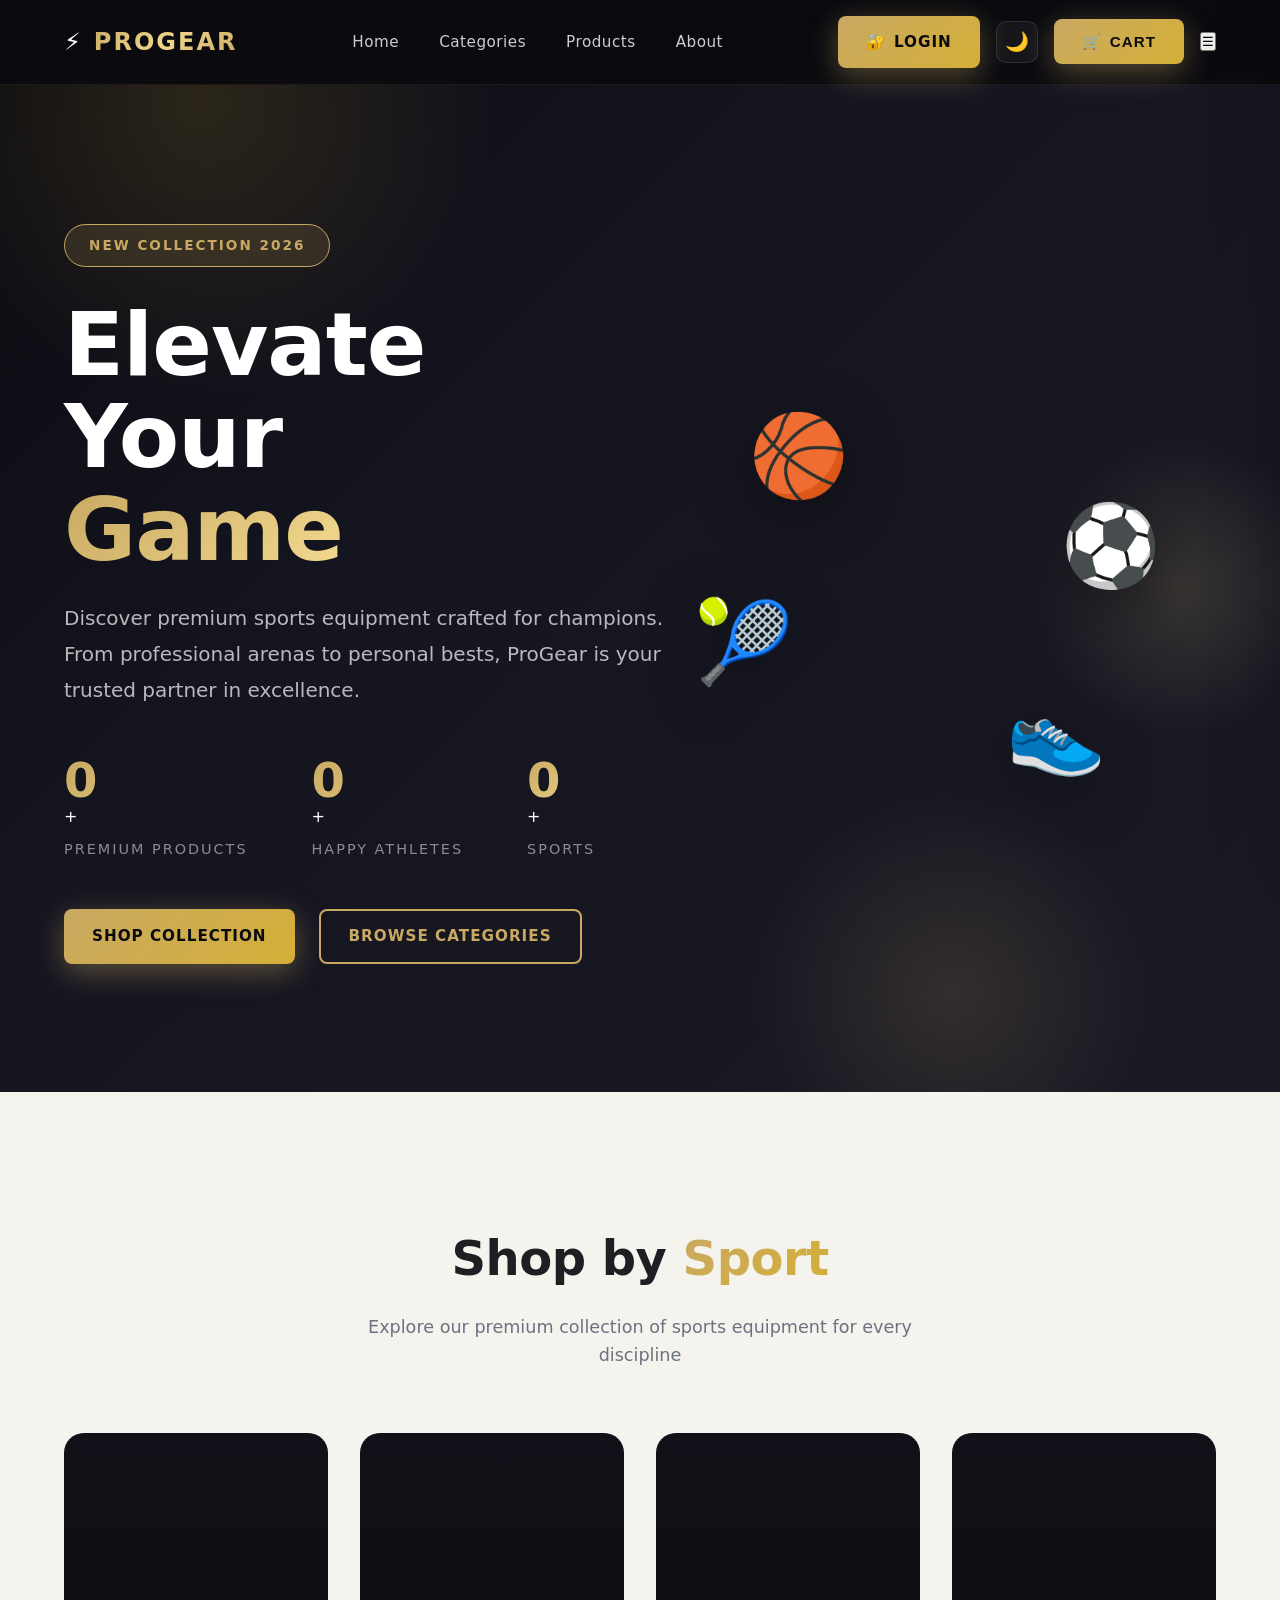
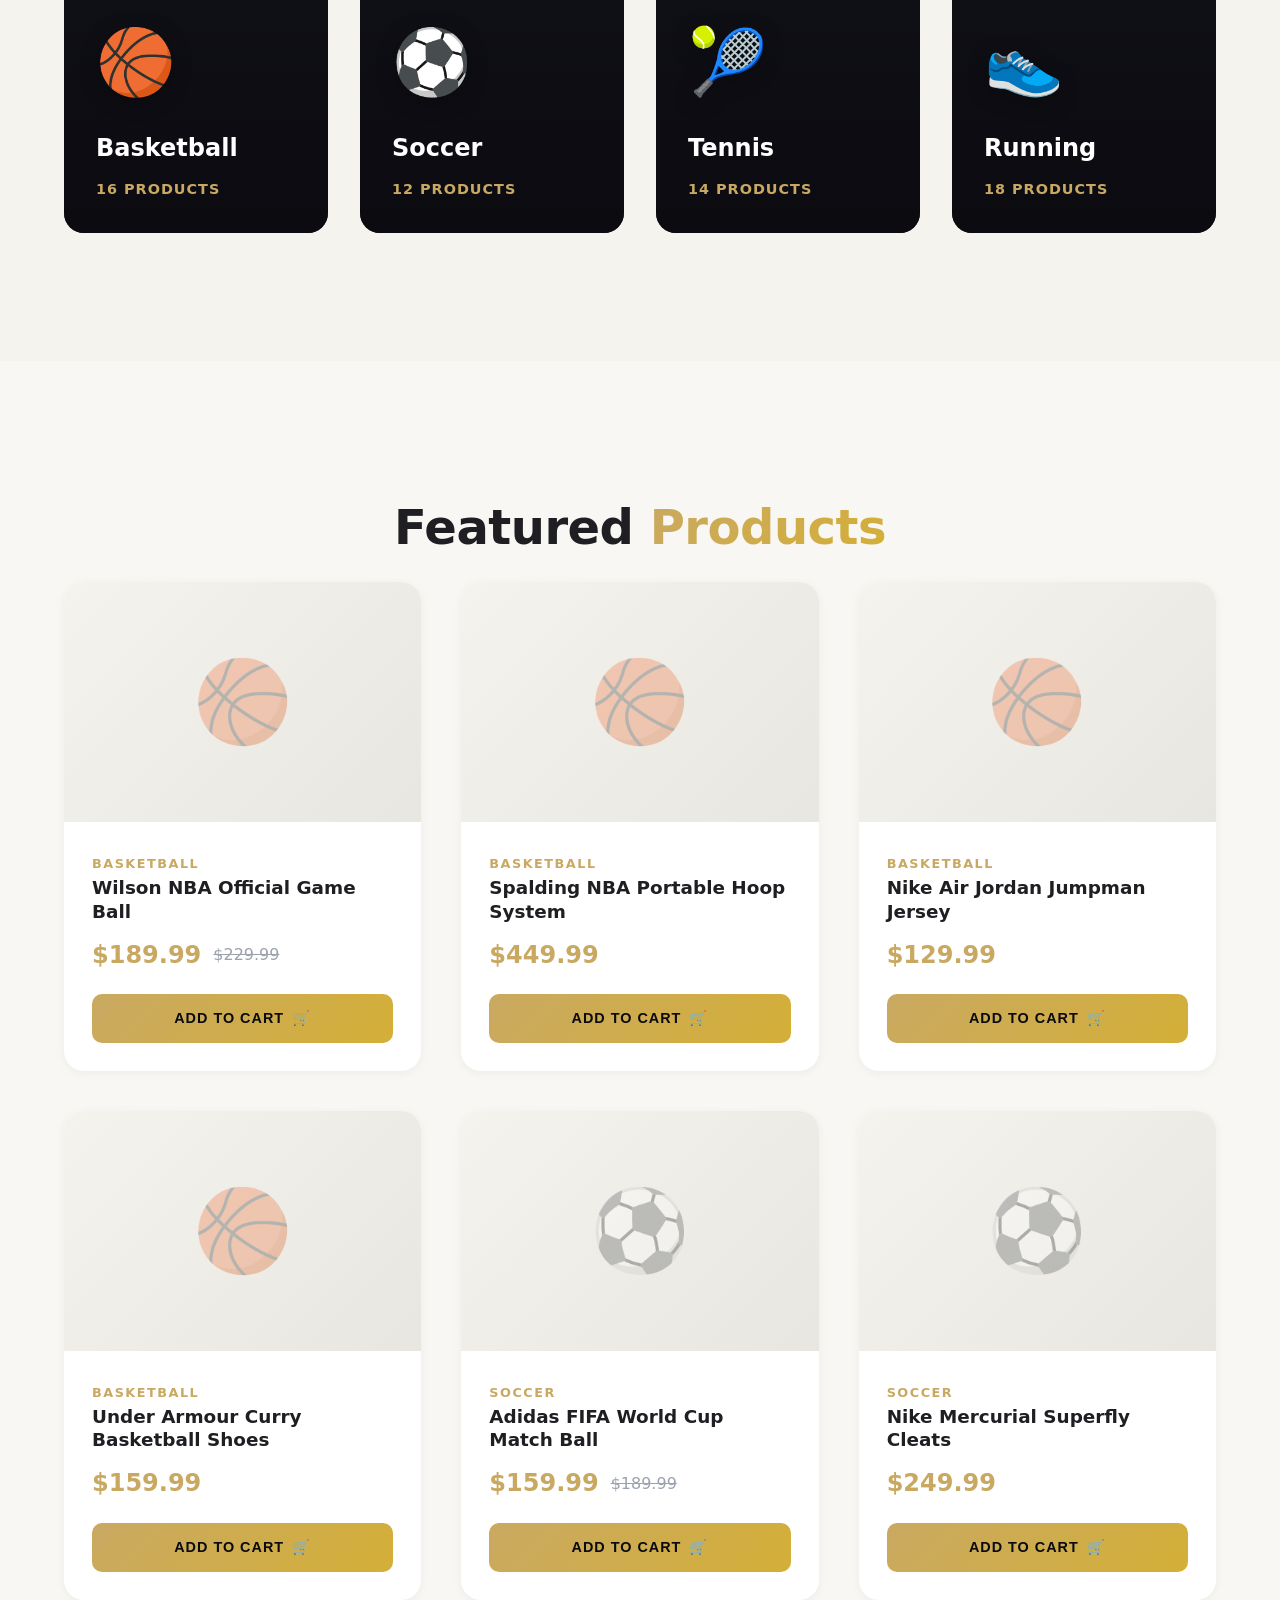
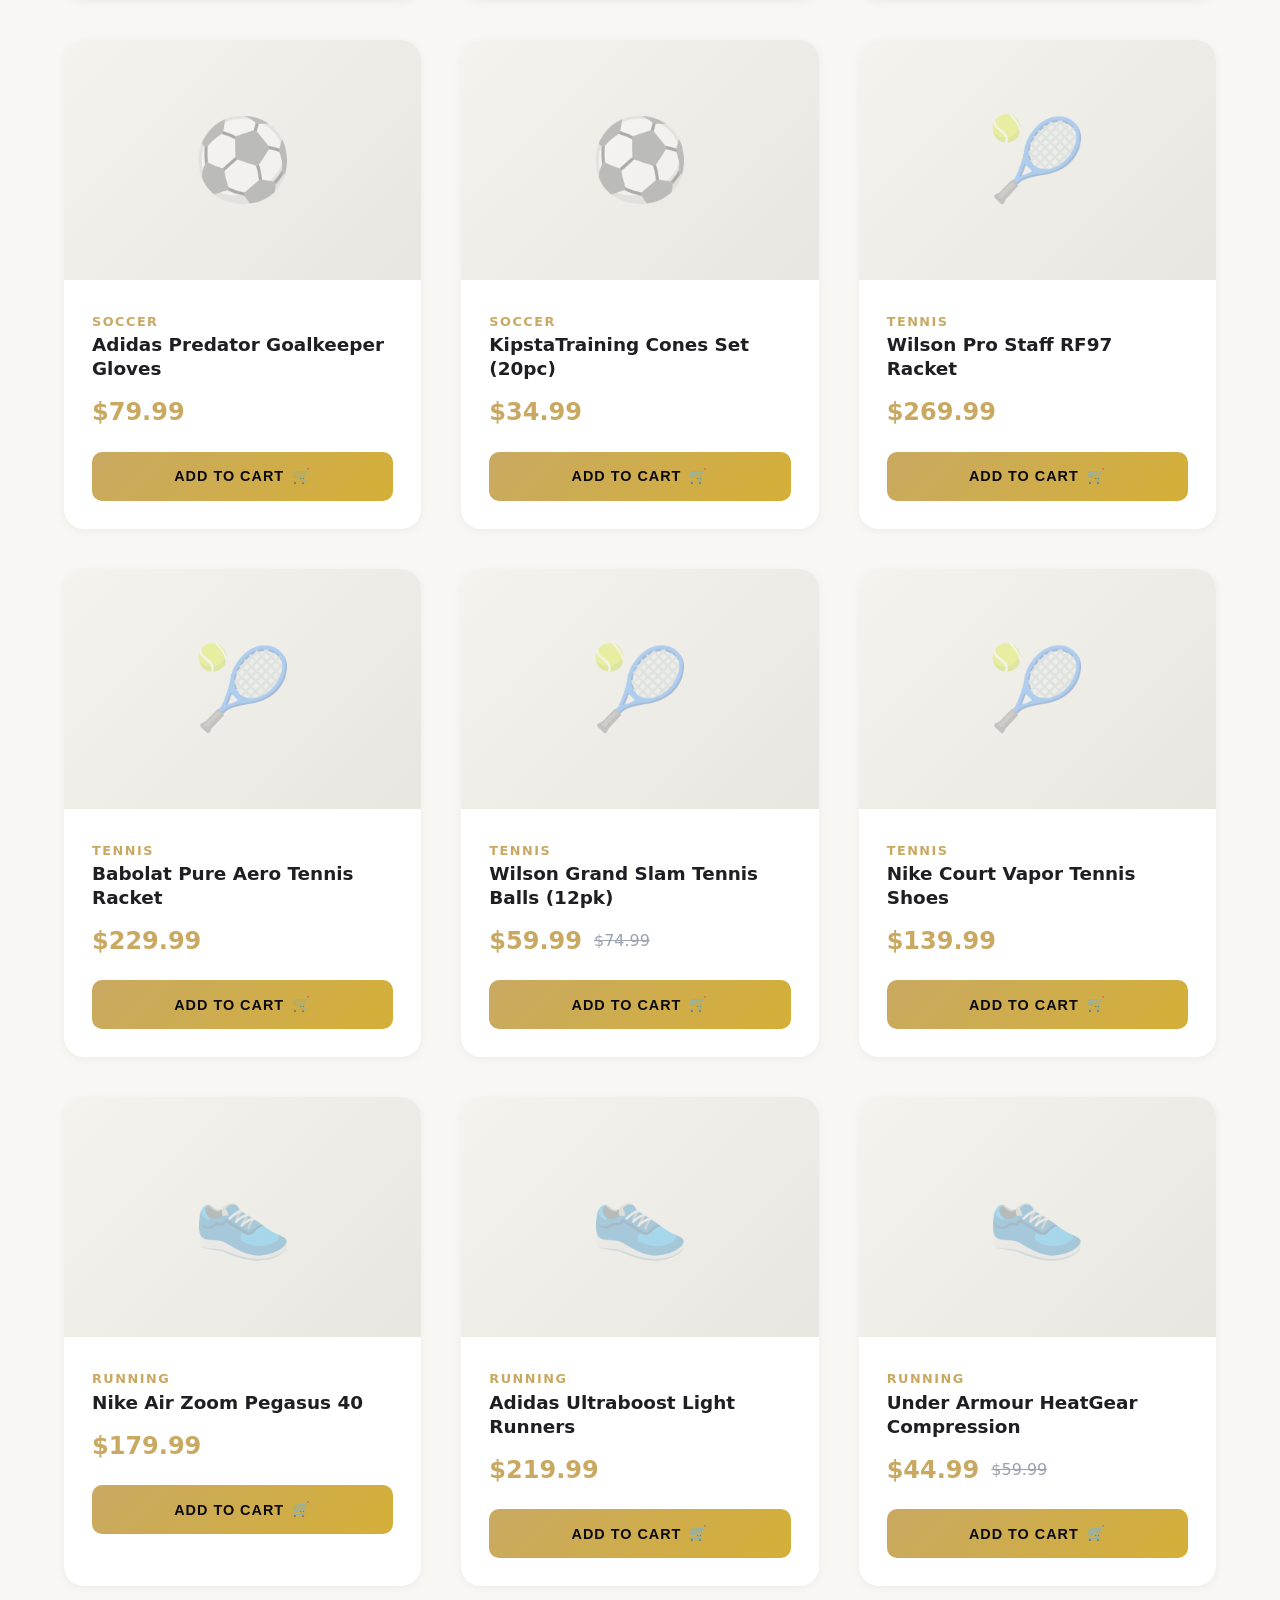
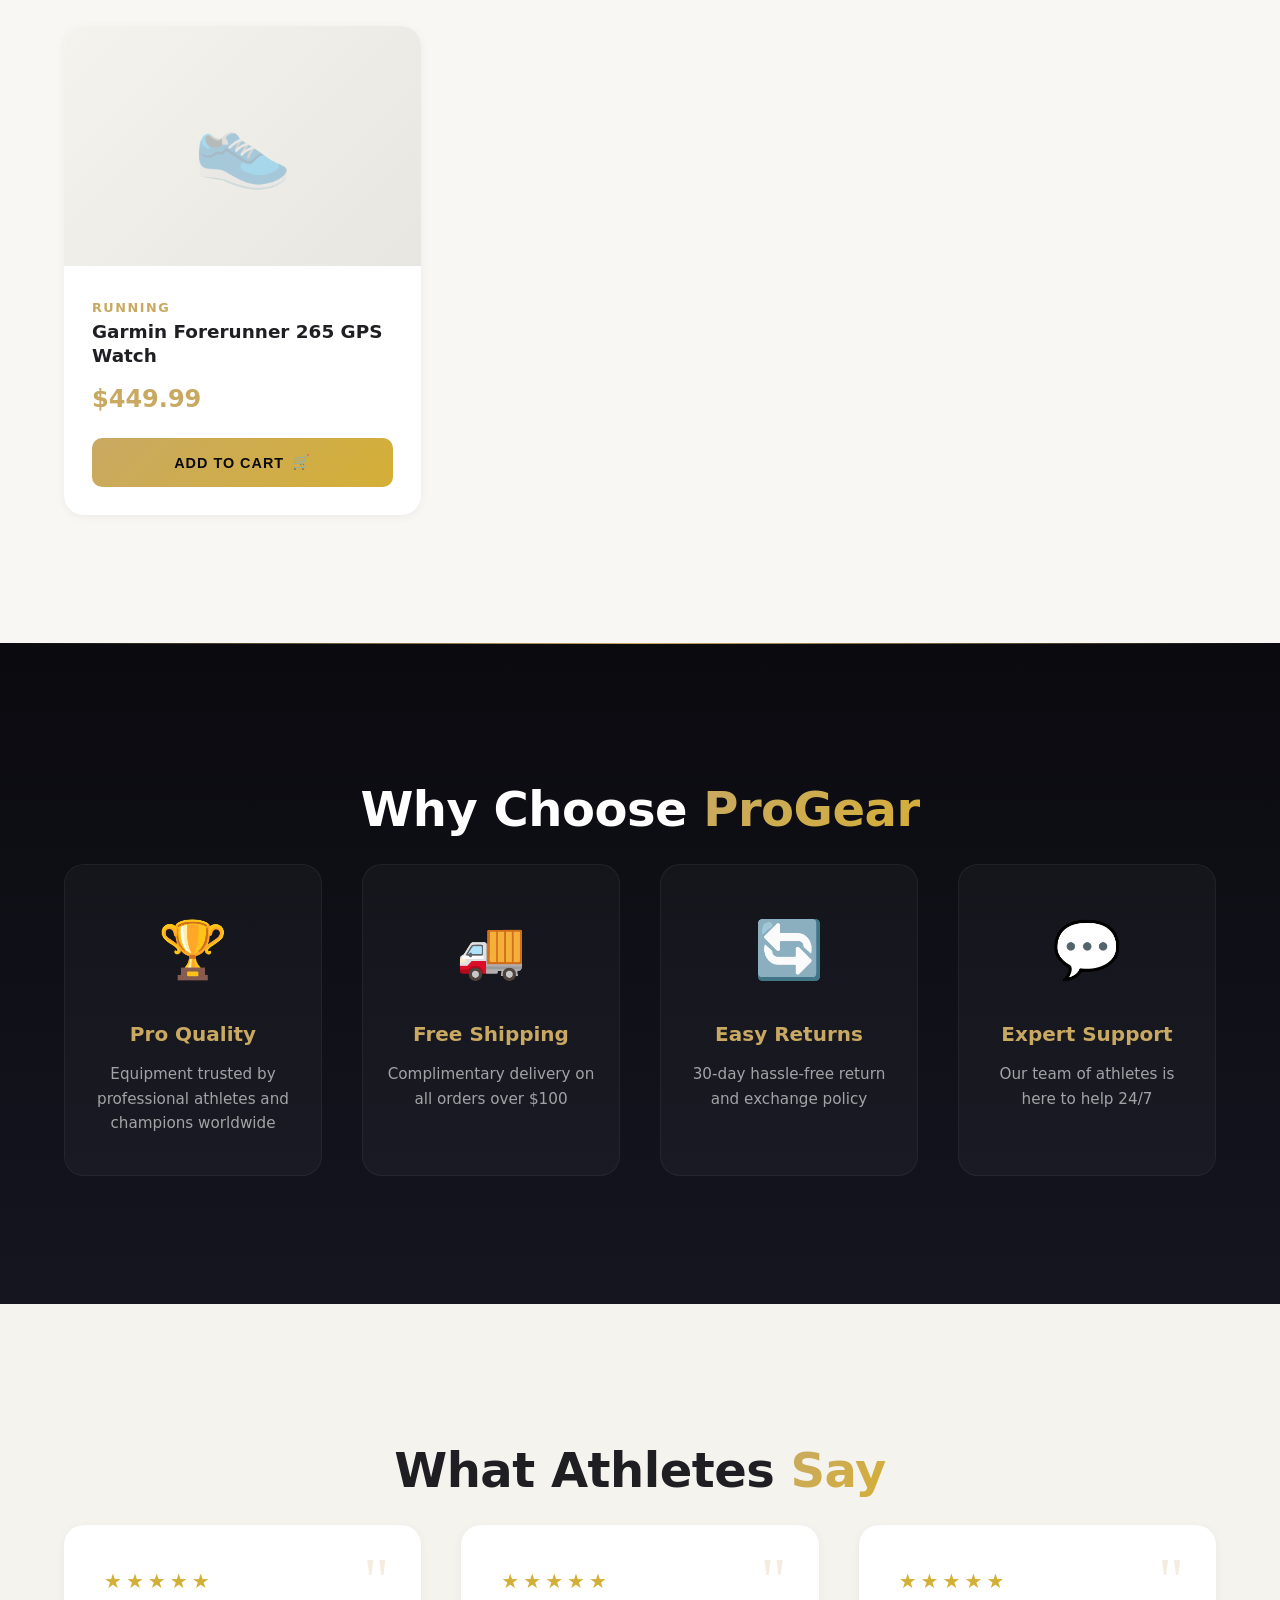
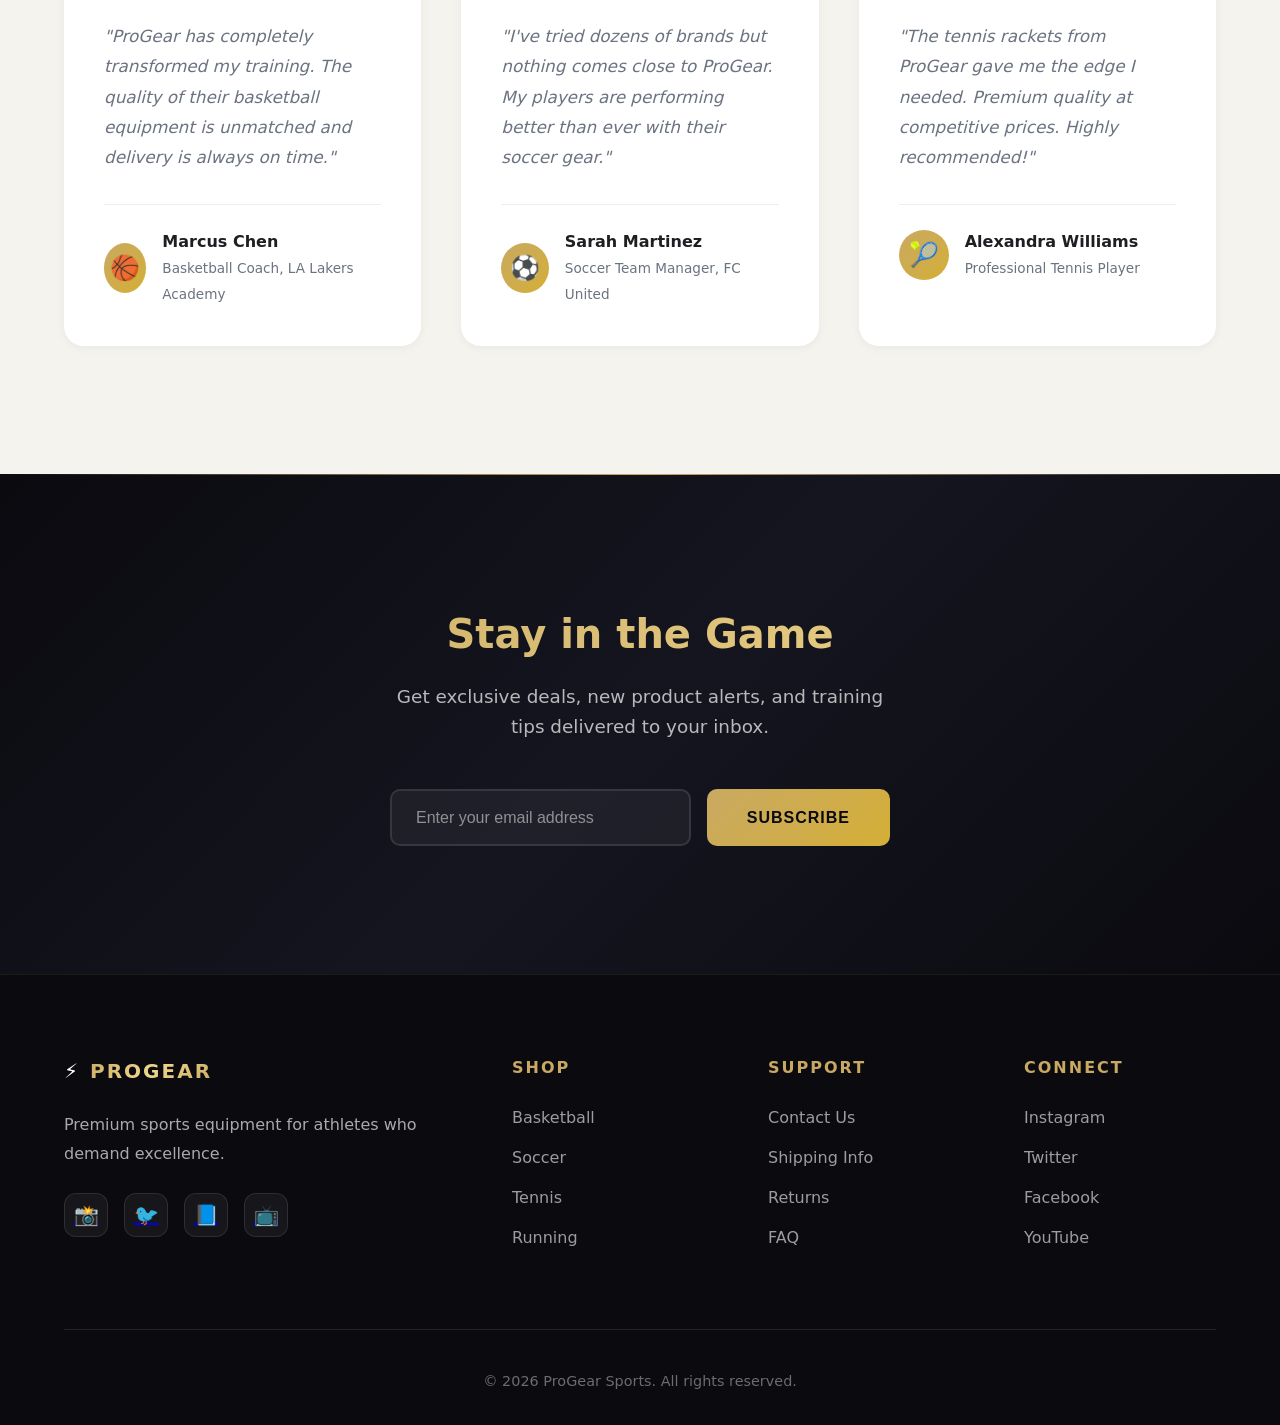
==== commit c8bf431e: "Fix image loading with fallback icons - Add onerror handler to show fallback emoji icons - Update Un" ====
--- a/index.html
+++ b/index.html
@@ -151,7 +151,7 @@
         <p class="section-subtitle">Explore our premium collection of sports equipment for every discipline</p>
         <div class="category-grid">
             <div class="category-card" data-category="Basketball">
-                <div class="category-image" style="background-image: url('https://images.unsplash.com/photo-1546519638-68e109498ffc?w=600&h=800&fit=crop');"></div>
+                <div class="category-image" style="background-image: url('https://images.unsplash.com/photo-1546519638-68e109498ffc?auto=format&fit=crop&w=600&h=800');"></div>
                 <div class="category-overlay"></div>
                 <div class="category-content">
                     <span class="category-icon">🏀</span>
@@ -160,7 +160,7 @@
                 </div>
             </div>
             <div class="category-card" data-category="Soccer">
-                <div class="category-image" style="background-image: url('https://images.unsplash.com/photo-1431324155629-1a6deb1dec8d?w=600&h=800&fit=crop');"></div>
+                <div class="category-image" style="background-image: url('https://images.unsplash.com/photo-1431324155629-1a6deb1dec8d?auto=format&fit=crop&w=600&h=800');"></div>
                 <div class="category-overlay"></div>
                 <div class="category-content">
                     <span class="category-icon">⚽</span>
@@ -169,7 +169,7 @@
                 </div>
             </div>
             <div class="category-card" data-category="Tennis">
-                <div class="category-image" style="background-image: url('https://images.unsplash.com/photo-1554068865-24cecd4e34b8?w=600&h=800&fit=crop');"></div>
+                <div class="category-image" style="background-image: url('https://images.unsplash.com/photo-1554068865-24cecd4e34b8?auto=format&fit=crop&w=600&h=800');"></div>
                 <div class="category-overlay"></div>
                 <div class="category-content">
                     <span class="category-icon">🎾</span>
@@ -178,7 +178,7 @@
                 </div>
             </div>
             <div class="category-card" data-category="Running">
-                <div class="category-image" style="background-image: url('https://images.unsplash.com/photo-1556906781-9a412961c28c?w=600&h=800&fit=crop');"></div>
+                <div class="category-image" style="background-image: url('https://images.unsplash.com/photo-1556906781-9a412961c28c?auto=format&fit=crop&w=600&h=800');"></div>
                 <div class="category-overlay"></div>
                 <div class="category-content">
                     <span class="category-icon">👟</span>
--- a/css/styles.css
+++ b/css/styles.css
@@ -633,8 +633,21 @@
     transition: transform 0.6s var(--ease-out-expo);
 }
 
+.product-img img[src=""],
+.product-img img:not([src]) {
+    opacity: 0;
+}
+
+.product-img img:not([src]) + .product-badge {
+    display: none;
+}
+
 .product-card:hover .product-img img {
     transform: scale(1.08);
+}
+
+.product-card:hover .product-img img:not([src]) {
+    transform: none;
 }
 
 /* Product Badge */
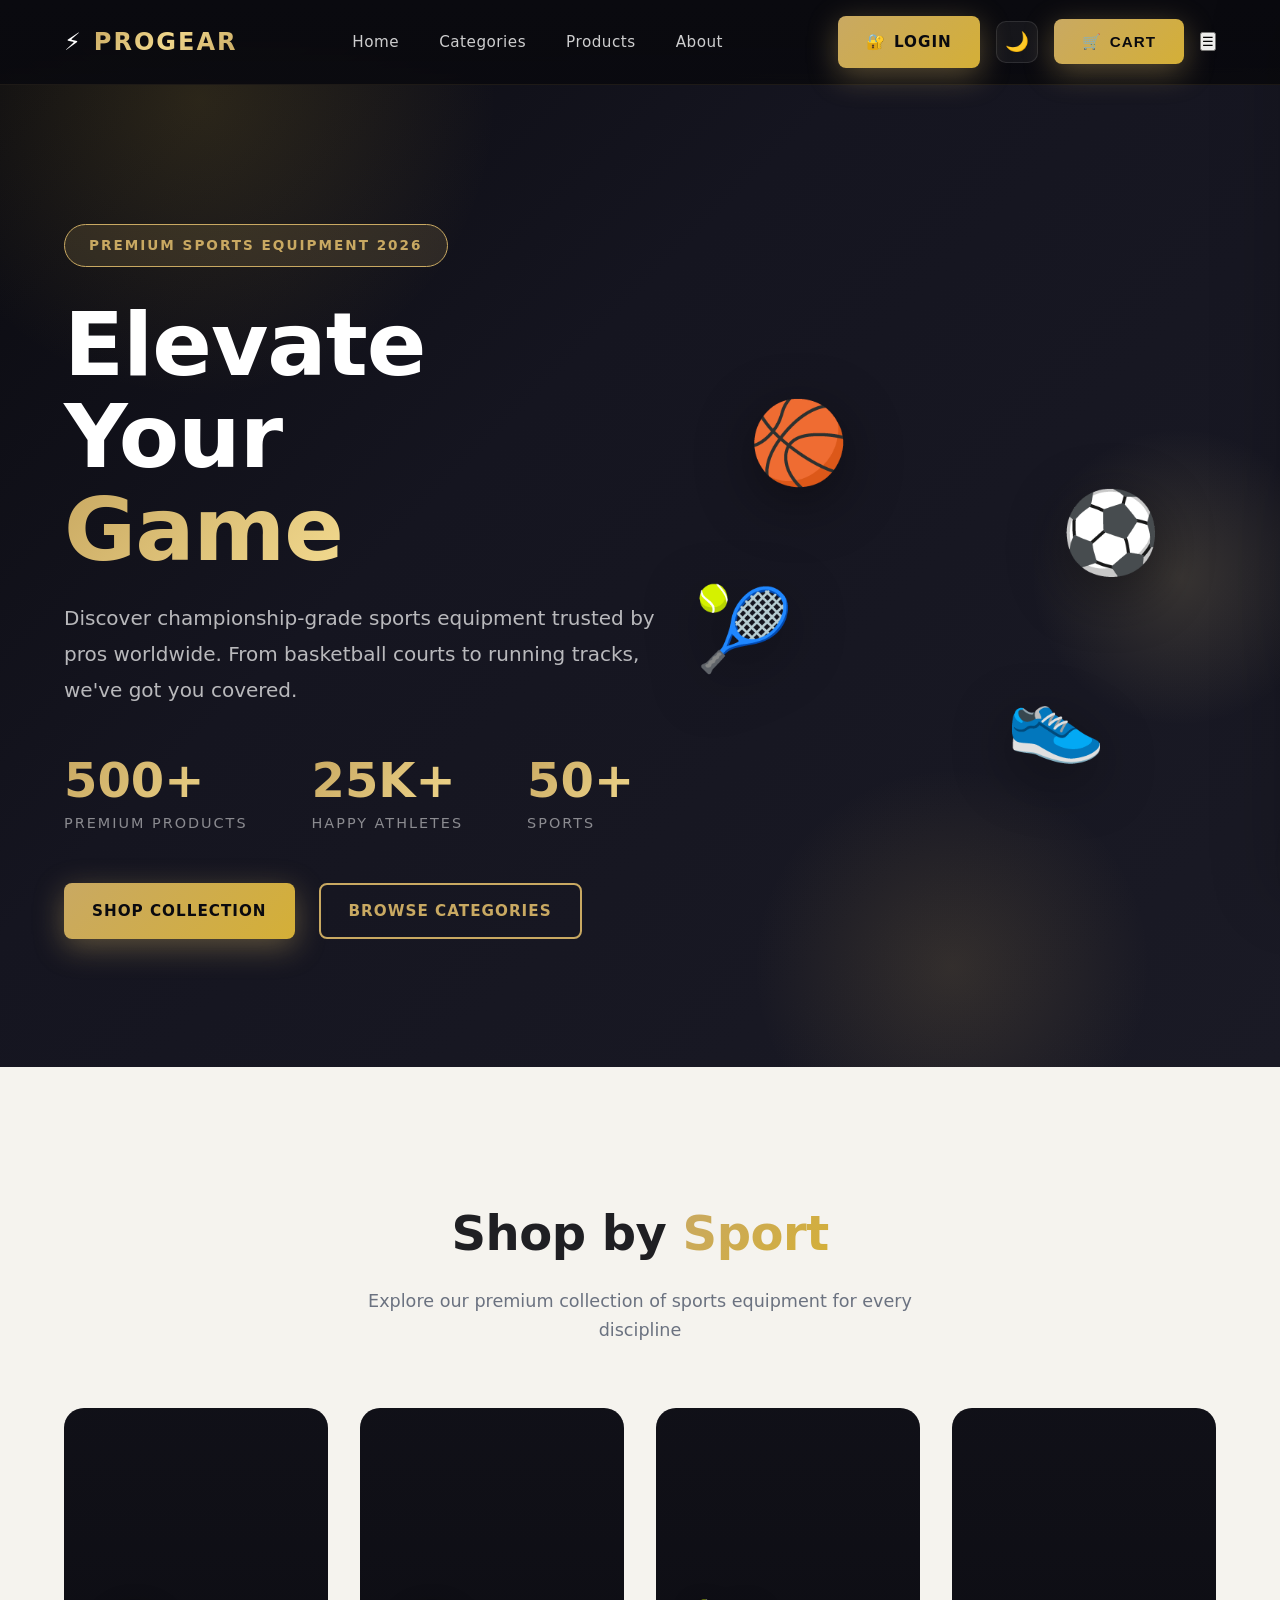
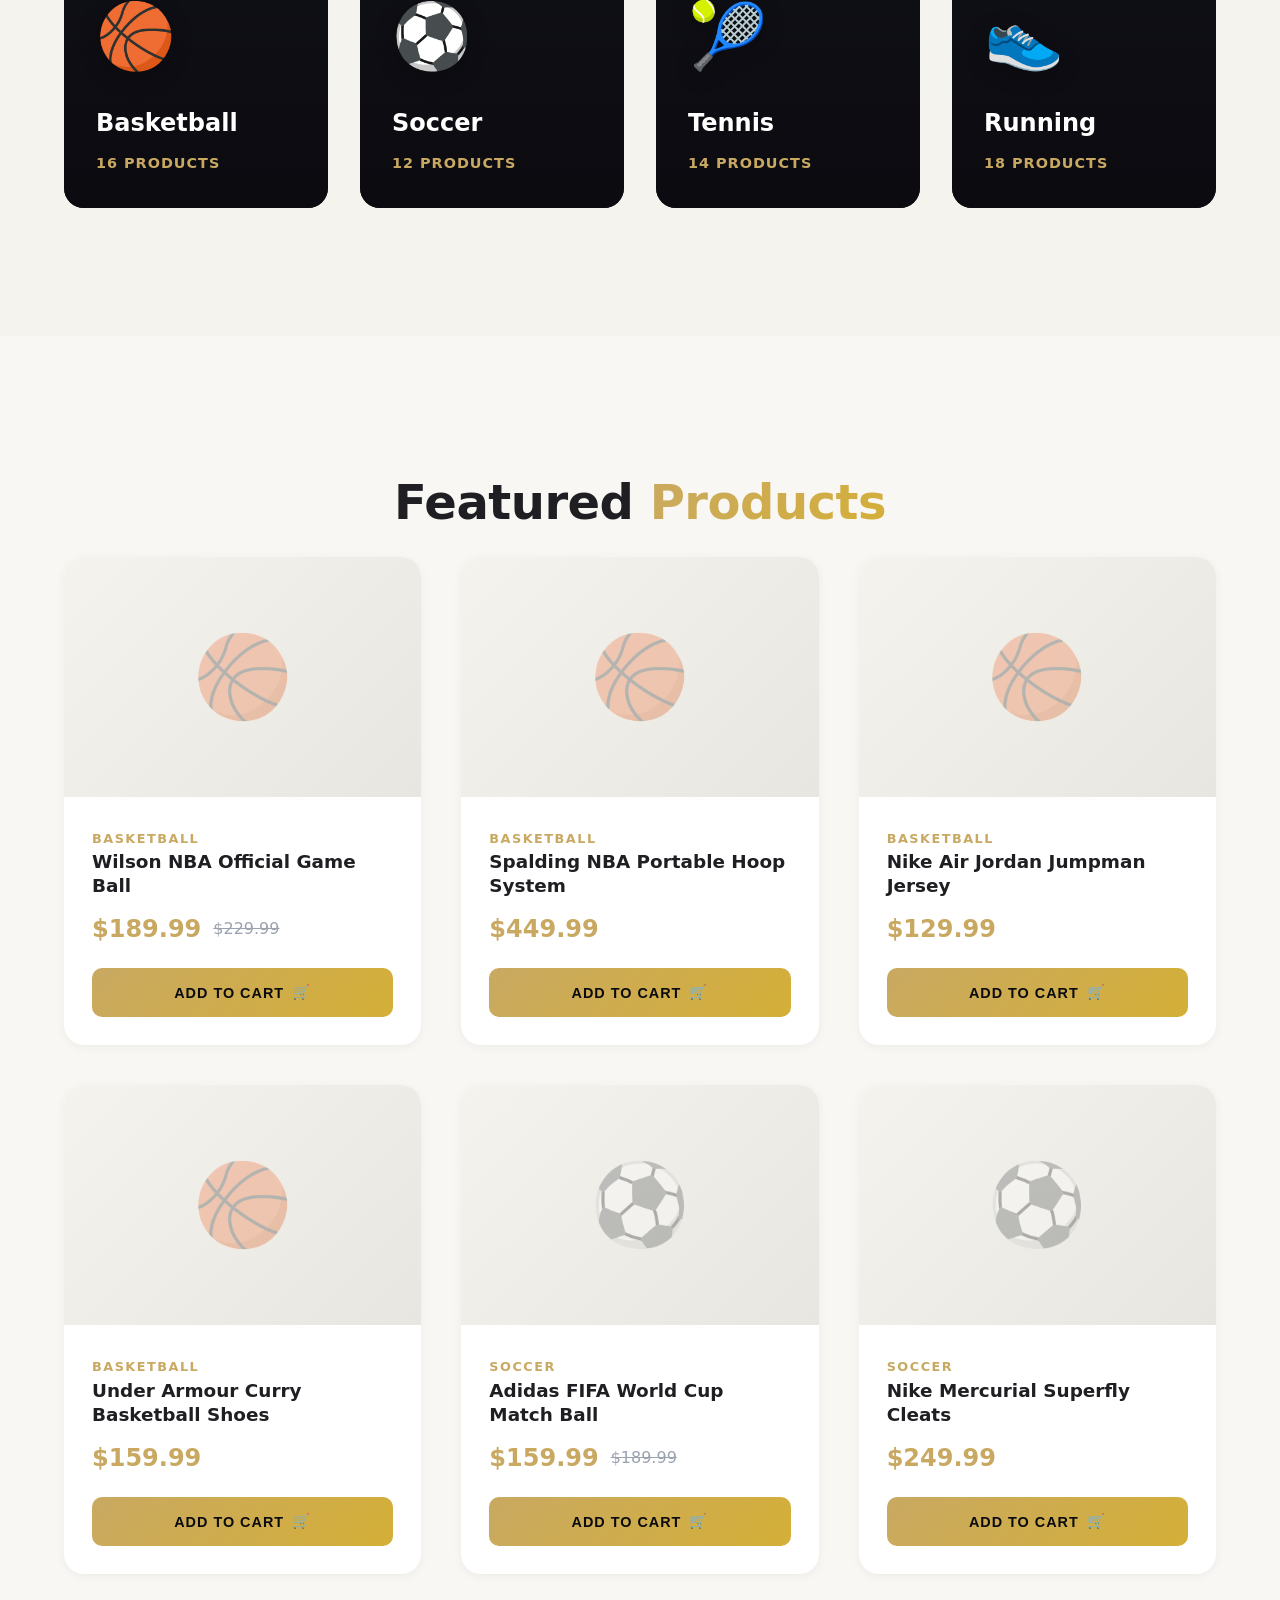
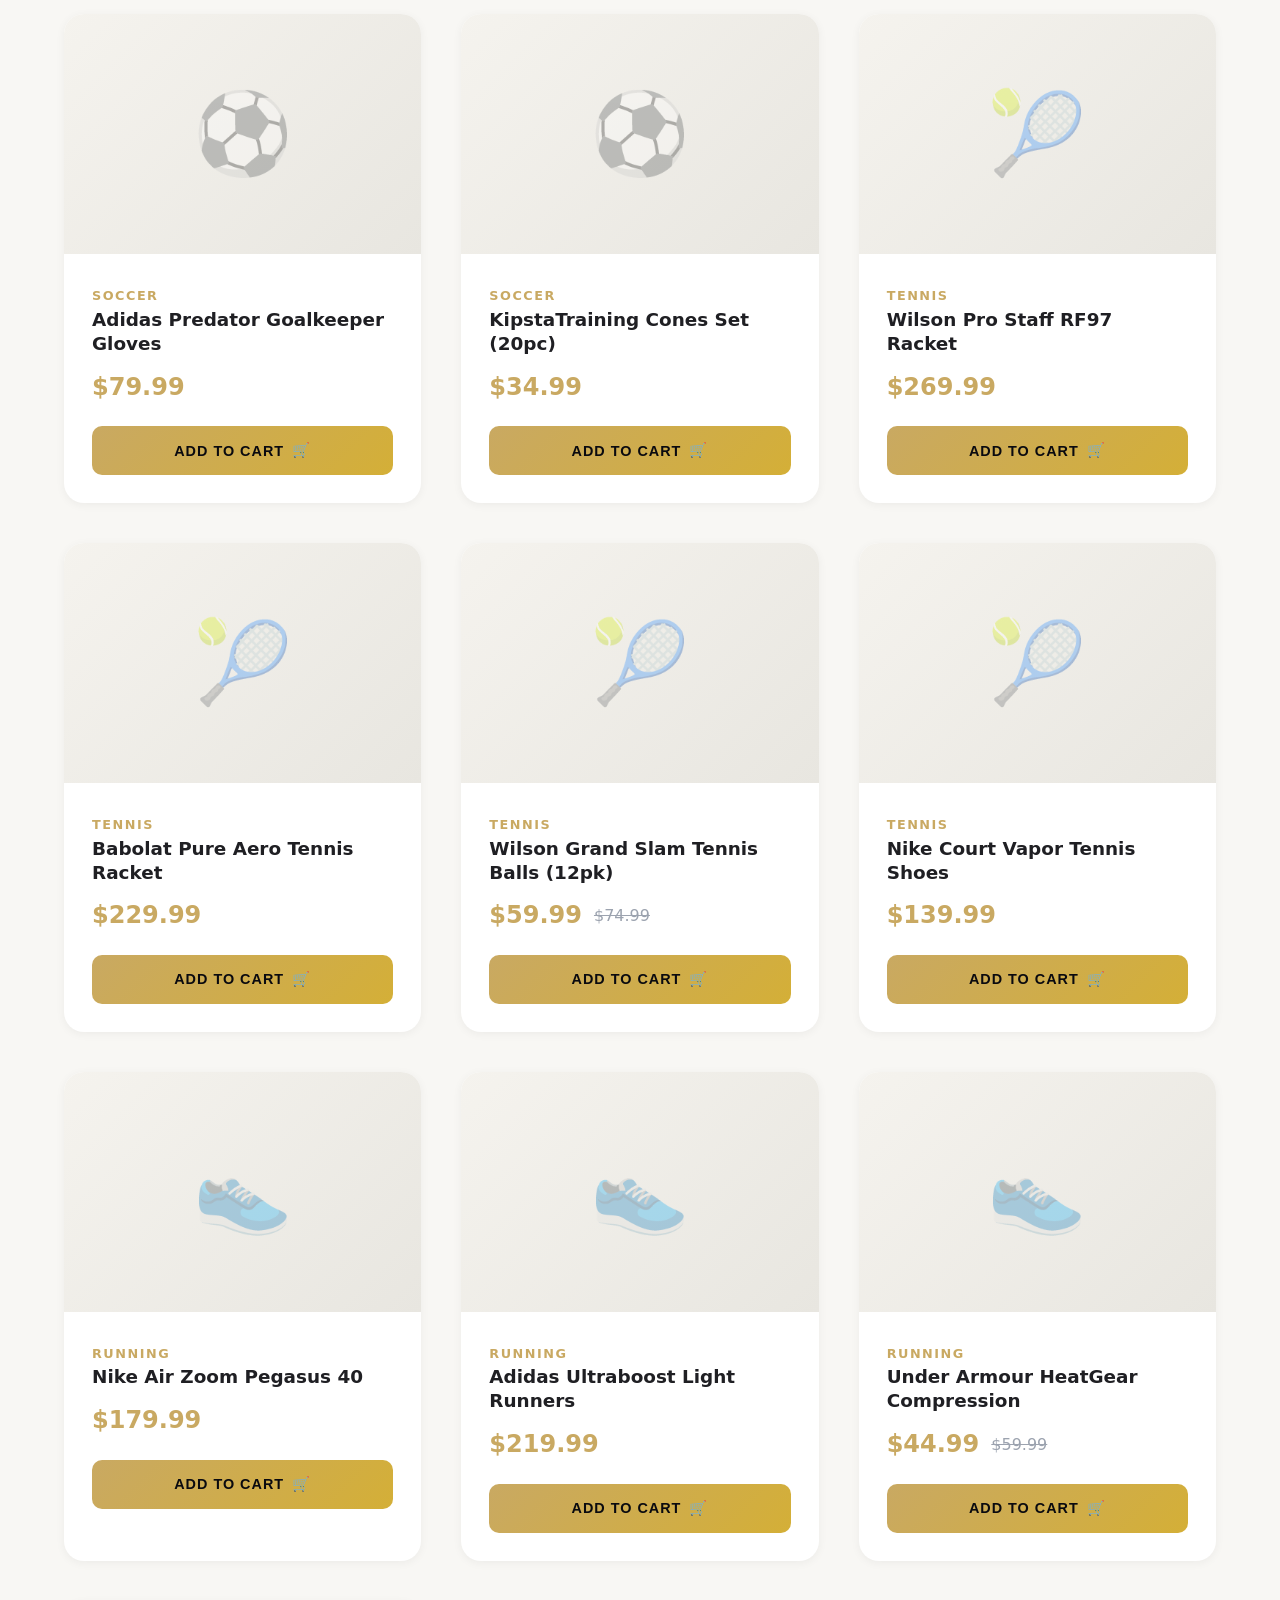
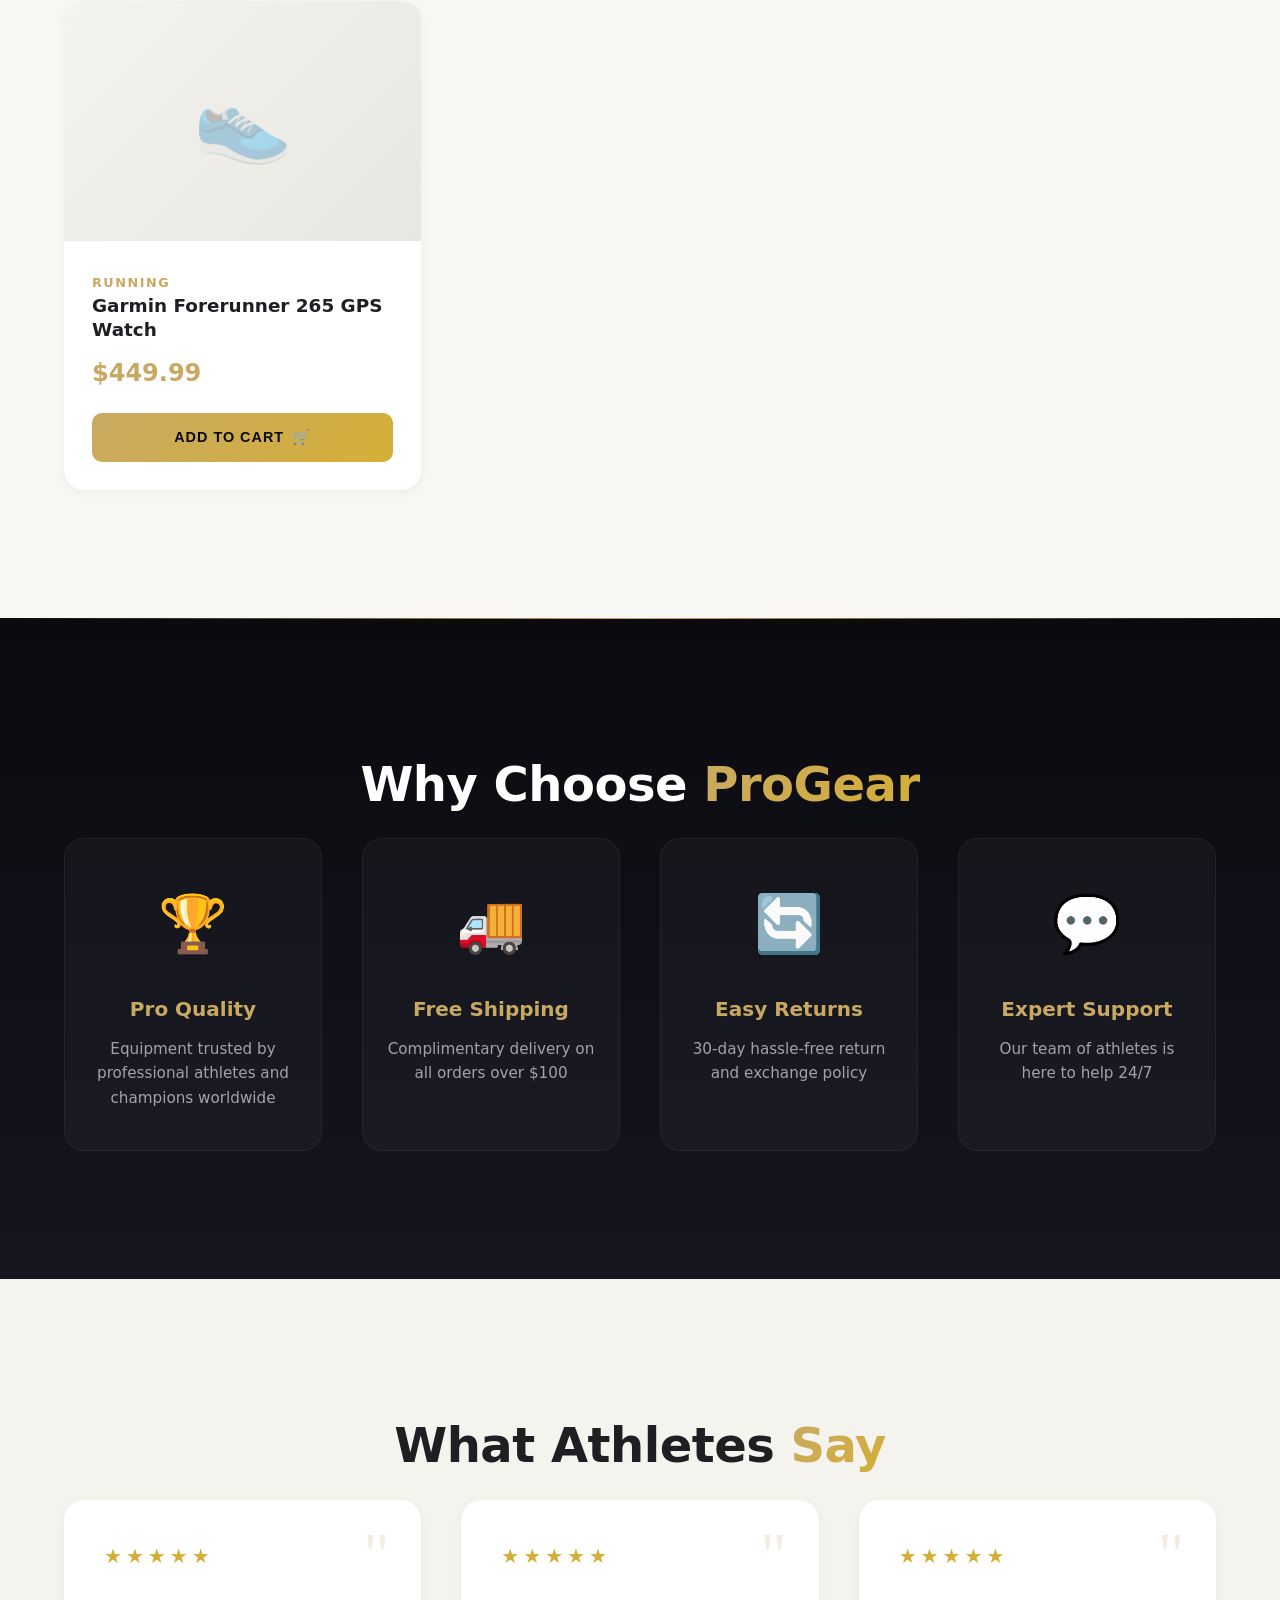
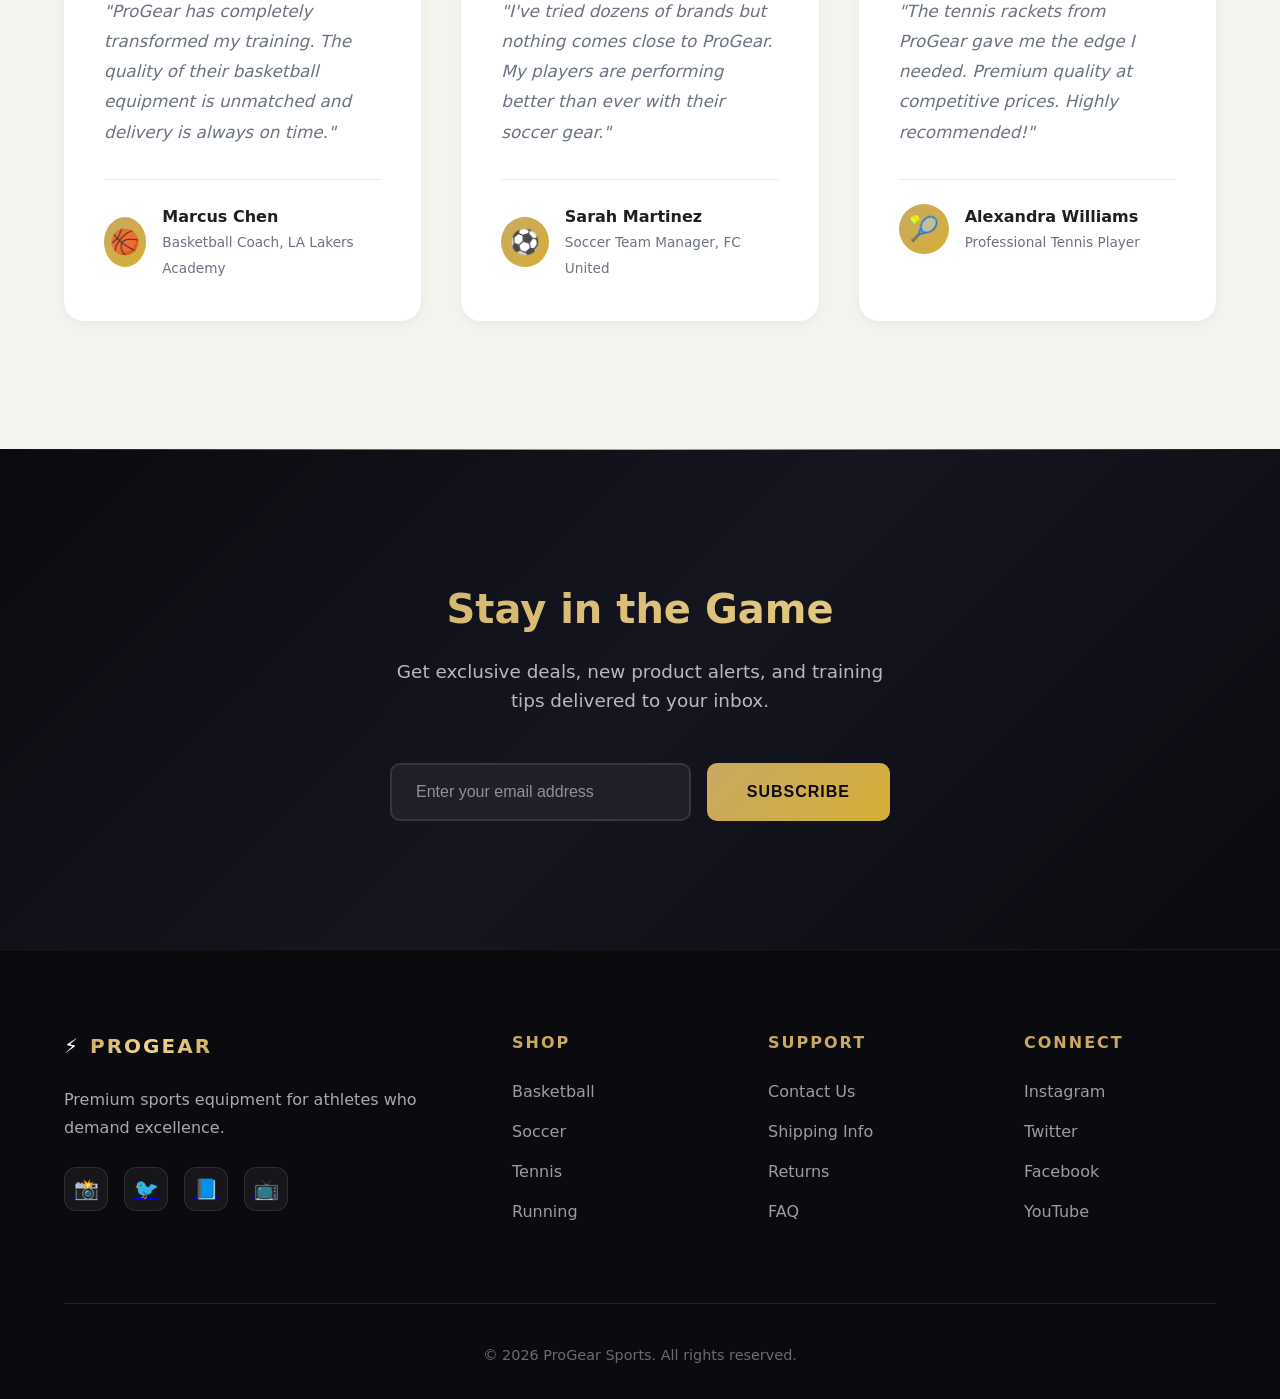
==== commit f08da47c: "Update hero section copy and stats display Co-Authored-By: Claude Opus 4.7 <noreply@anthropic.com>" ====
--- a/index.html
+++ b/index.html
@@ -115,20 +115,20 @@
             <div class="hero-orb hero-orb-3"></div>
         </div>
         <div class="hero-content">
-            <div class="hero-badge">New Collection 2026</div>
+            <div class="hero-badge">Premium Sports Equipment 2026</div>
             <h1>Elevate Your <span>Game</span></h1>
-            <p>Discover premium sports equipment crafted for champions. From professional arenas to personal bests, ProGear is your trusted partner in excellence.</p>
+            <p>Discover championship-grade sports equipment trusted by pros worldwide. From basketball courts to running tracks, we've got you covered.</p>
             <div class="hero-stats">
                 <div class="stat">
-                    <span class="stat-number" data-target="500">0</span>+
+                    <span class="stat-number">500+</span>
                     <span class="stat-label">Premium Products</span>
                 </div>
                 <div class="stat">
-                    <span class="stat-number" data-target="10000">0</span>+
+                    <span class="stat-number">25K+</span>
                     <span class="stat-label">Happy Athletes</span>
                 </div>
                 <div class="stat">
-                    <span class="stat-number" data-target="50">0</span>+
+                    <span class="stat-number">50+</span>
                     <span class="stat-label">Sports</span>
                 </div>
             </div>
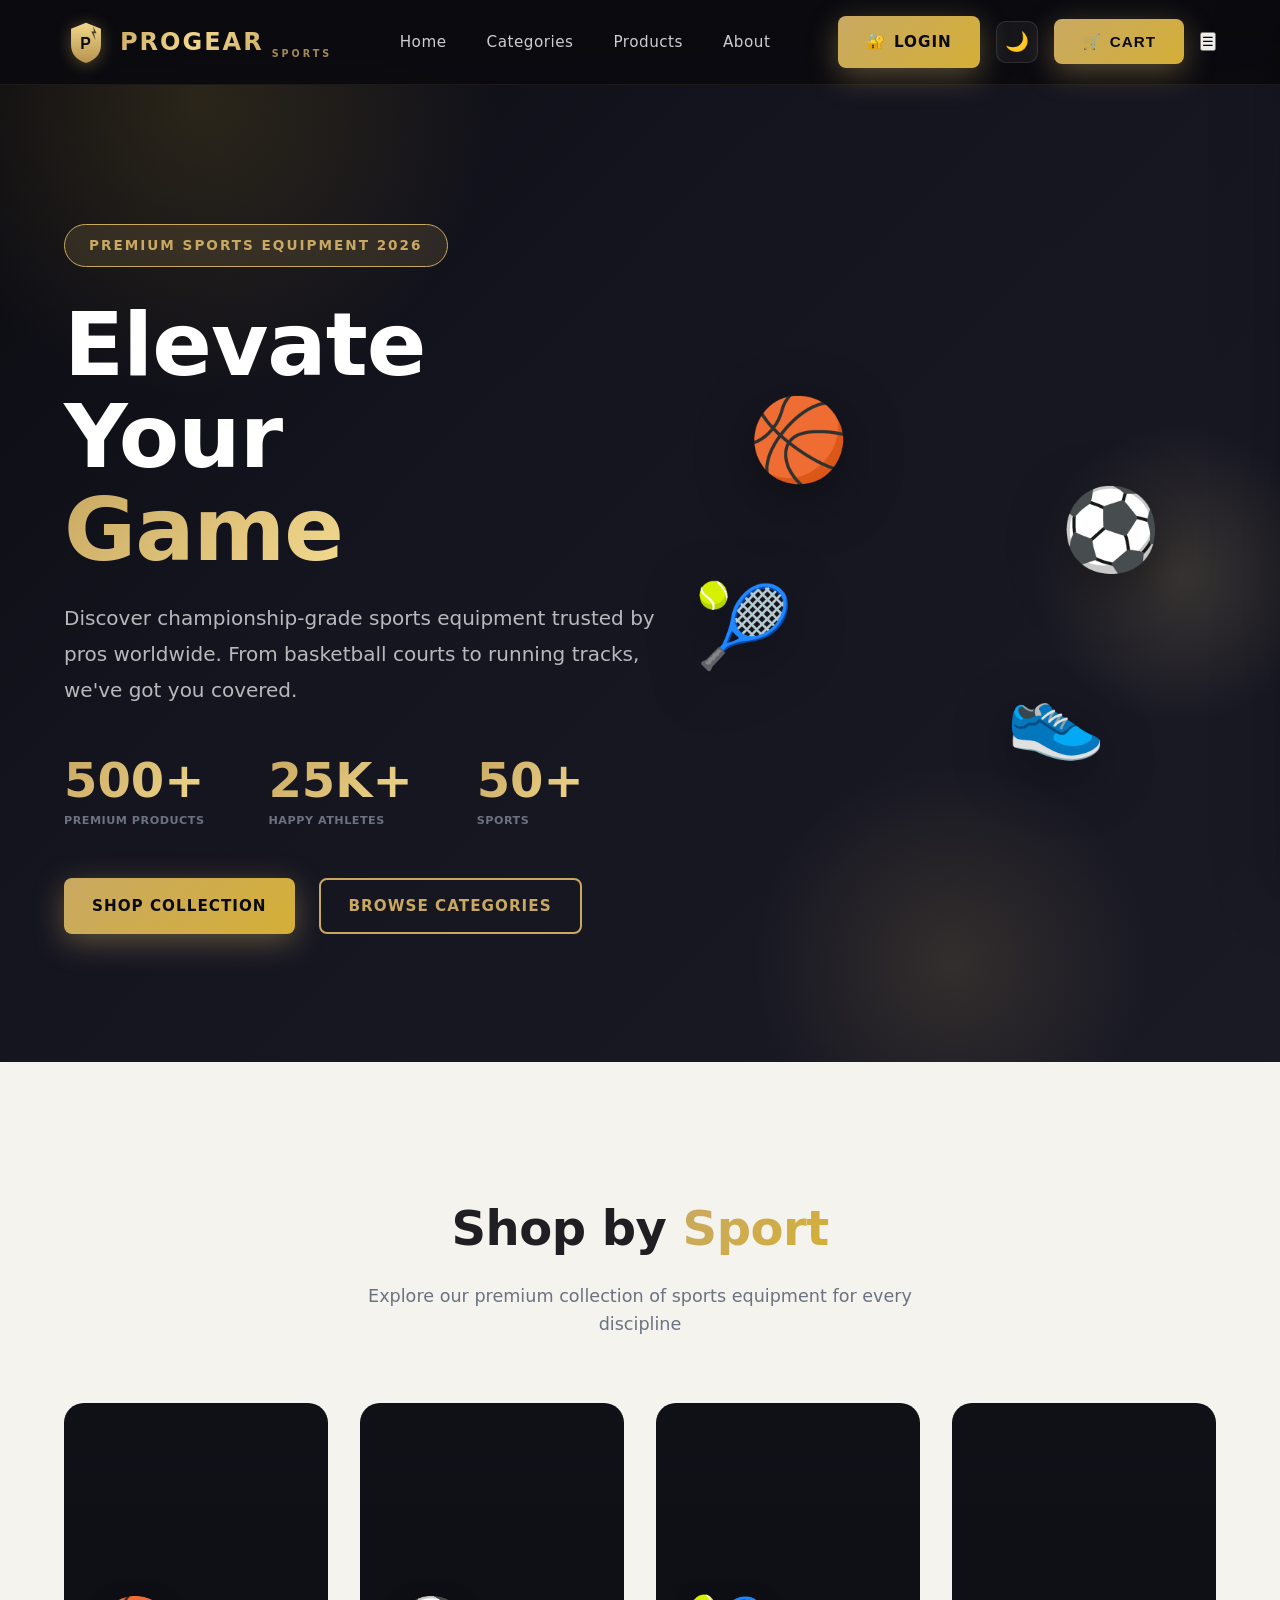
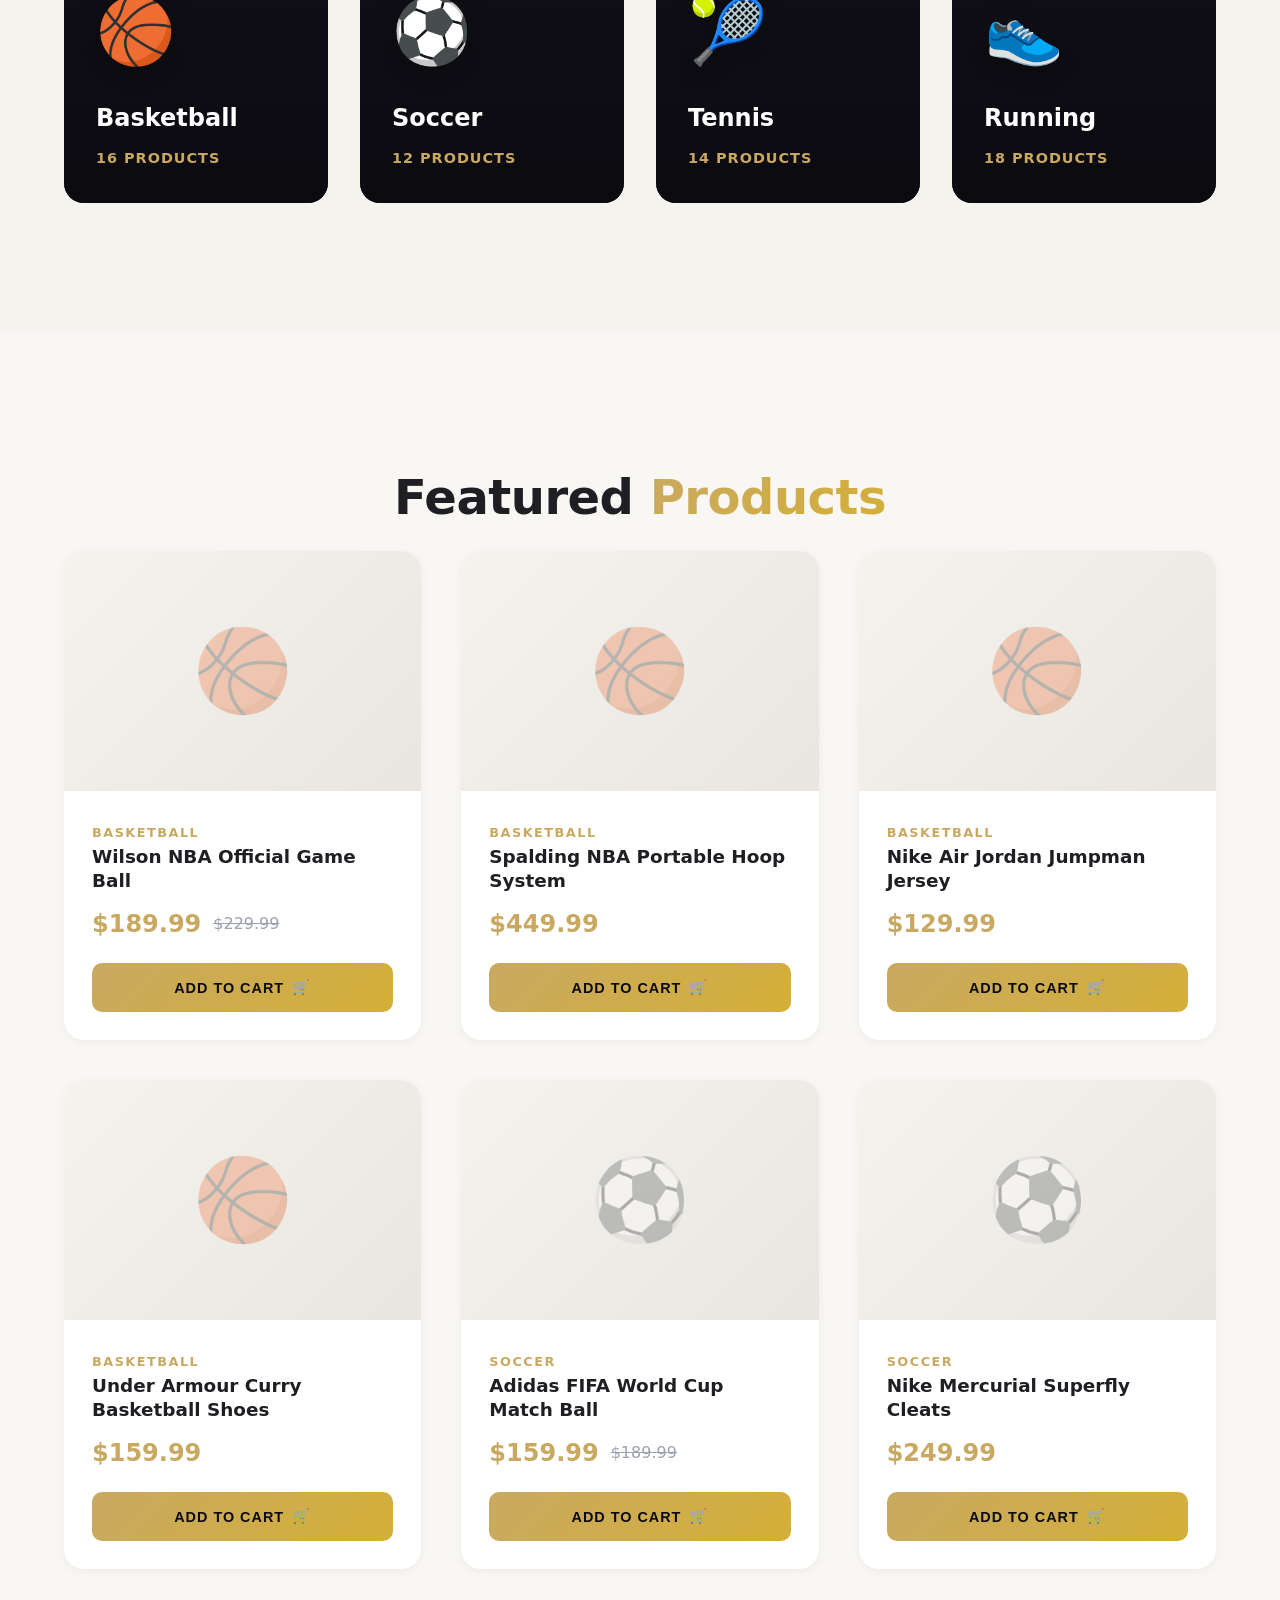
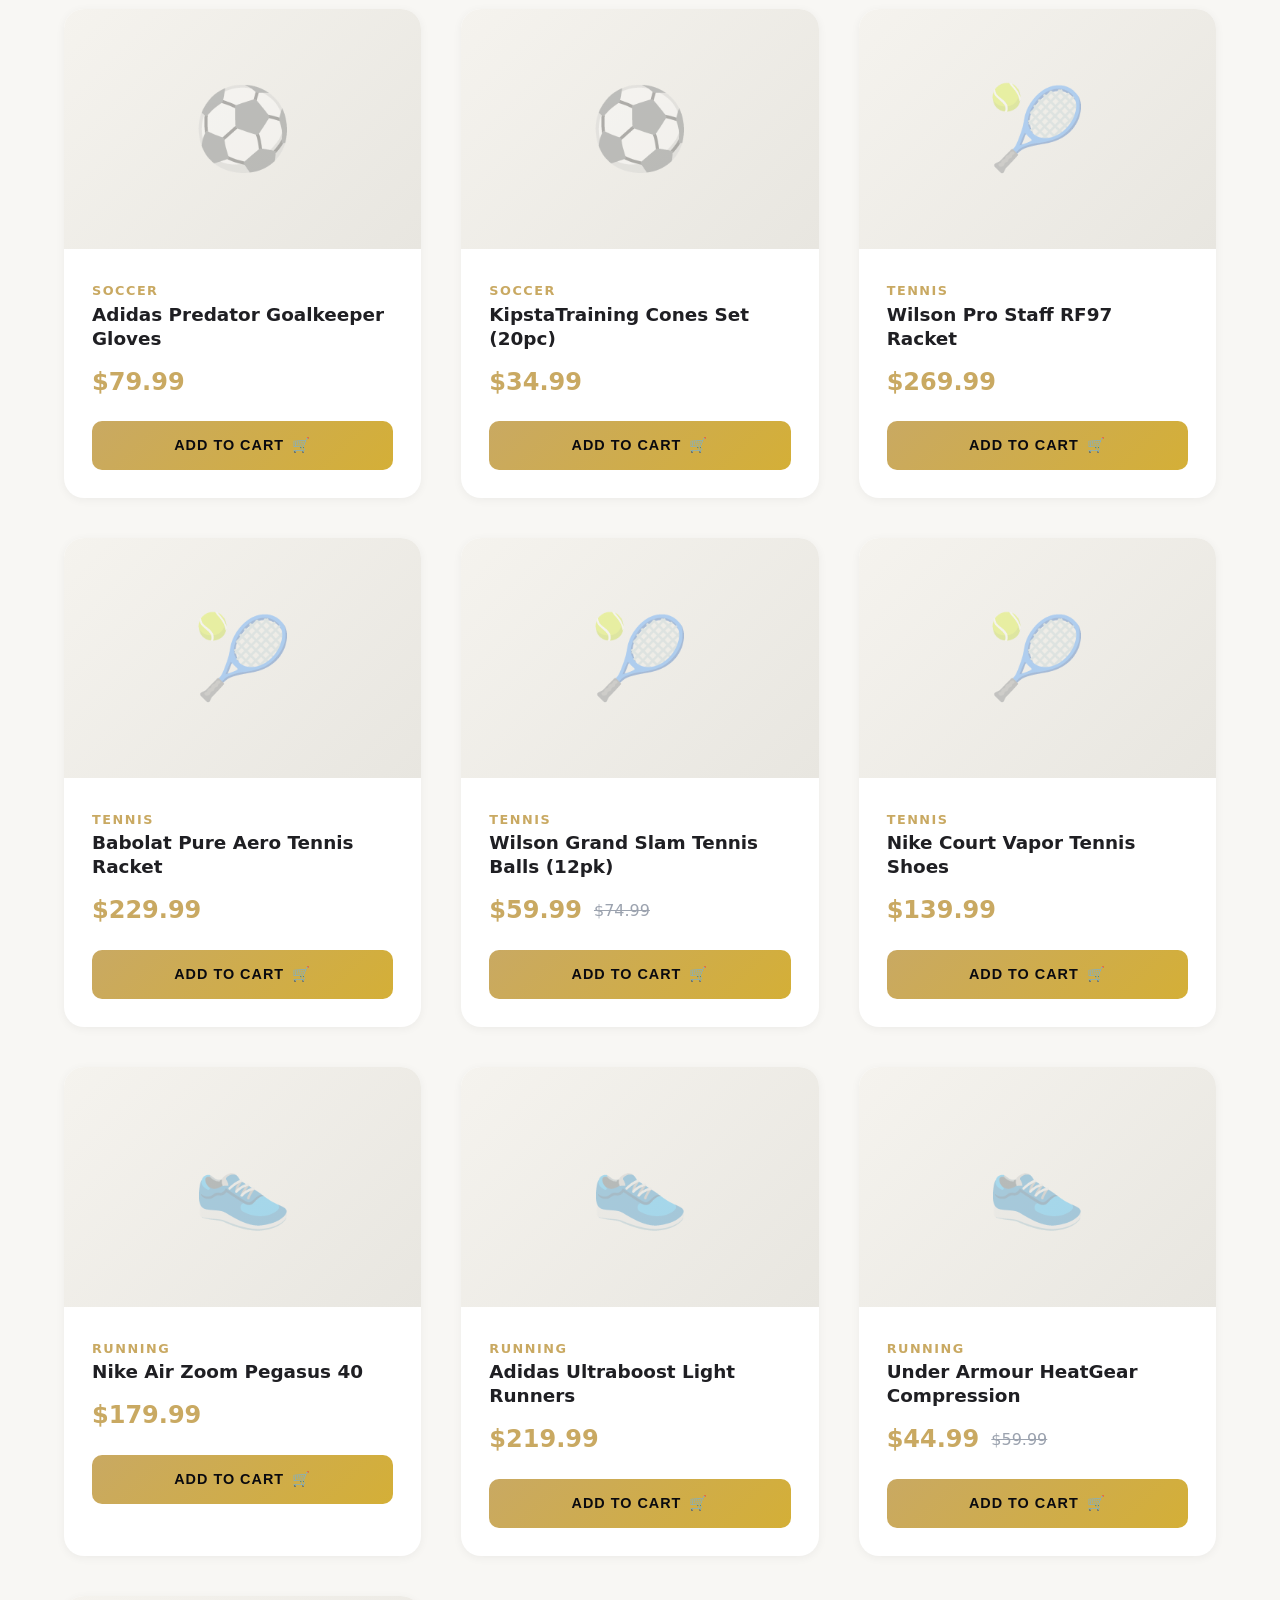
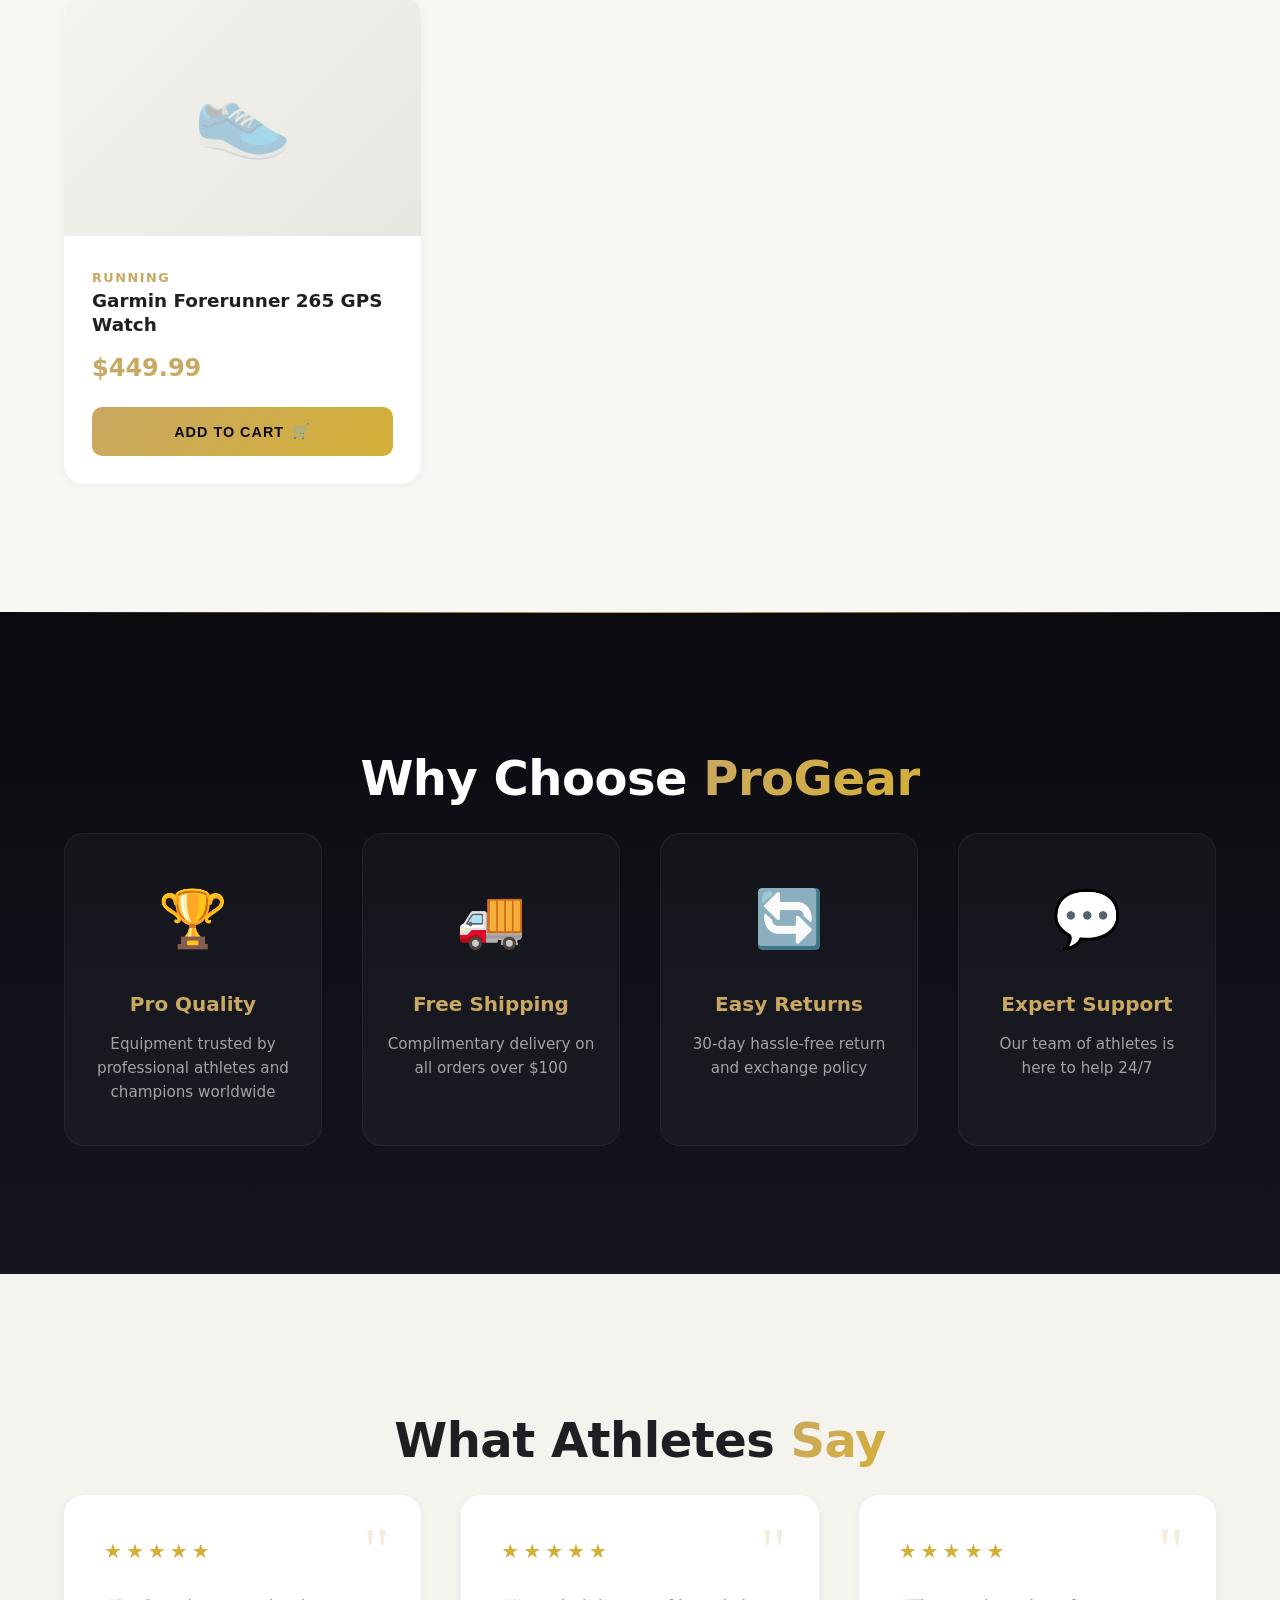
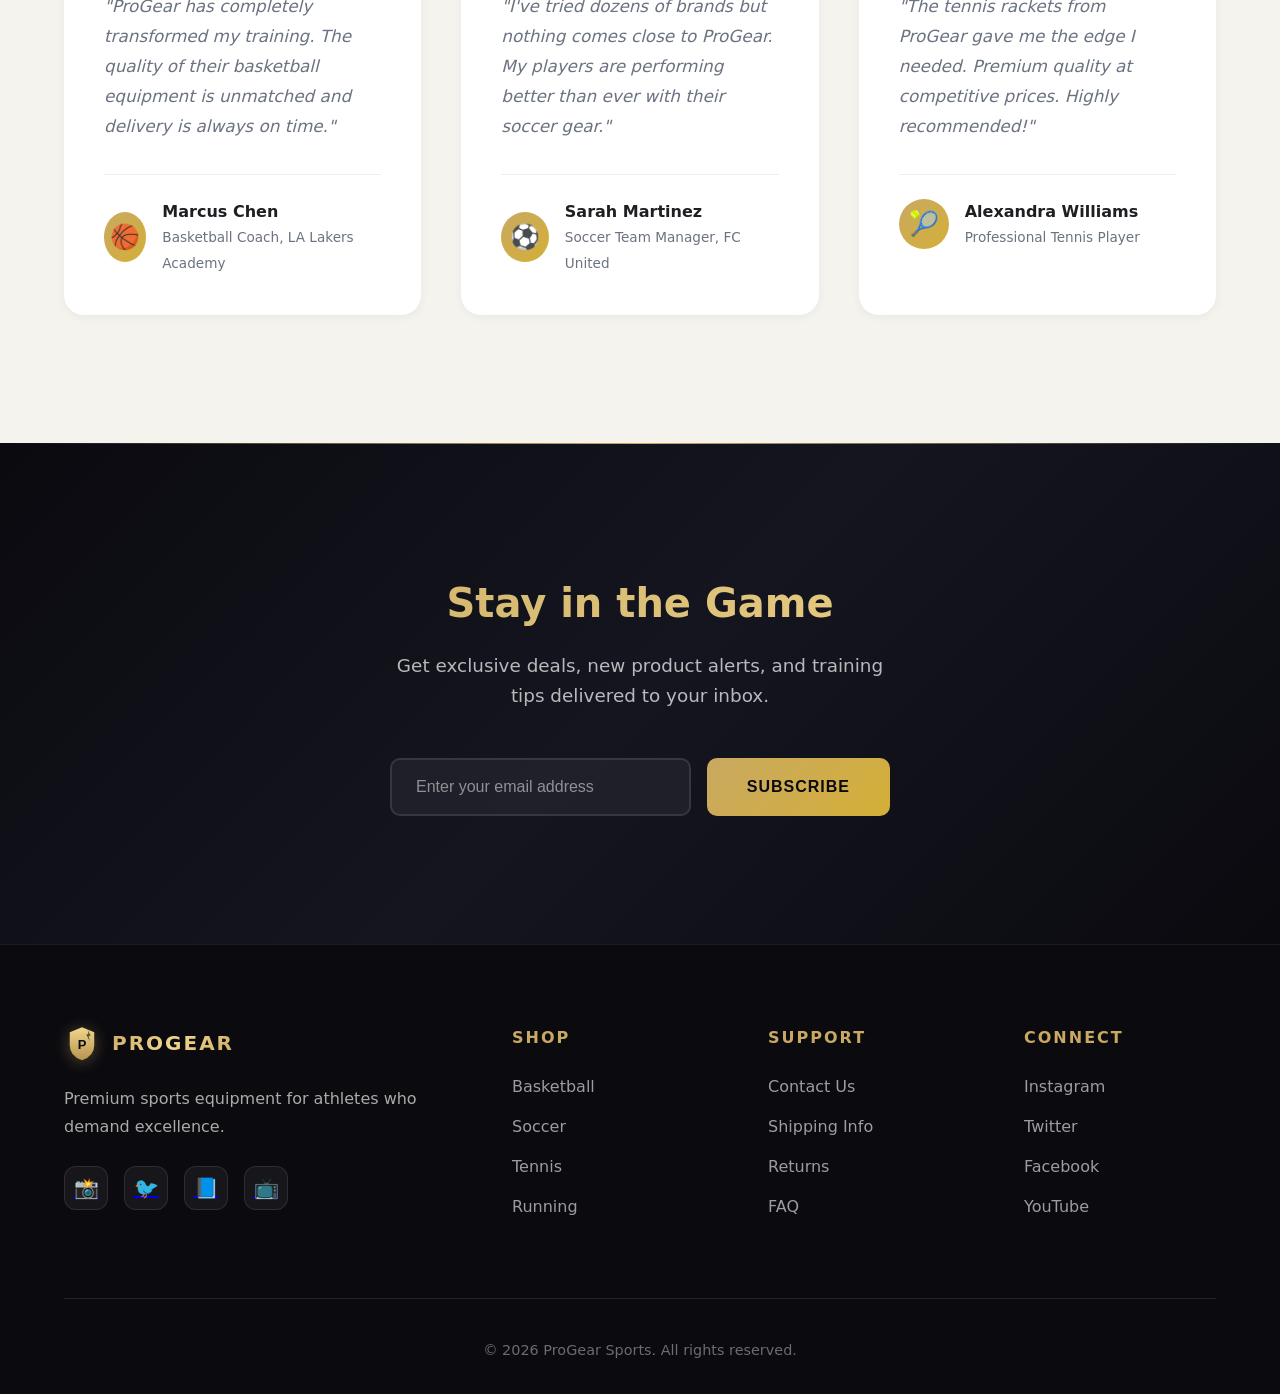
==== commit 36ce875a: "Redesign logo with SVG shield and enhance profile modal - Add custom SVG shield logo with gold gradi" ====
--- a/index.html
+++ b/index.html
@@ -10,8 +10,24 @@
     <!-- Navbar -->
     <nav>
         <div class="logo">
-            <span class="logo-icon">⚡</span>
+            <svg class="logo-svg" viewBox="0 0 50 50" width="44" height="44">
+                <defs>
+                    <linearGradient id="shieldGrad" x1="0%" y1="0%" x2="0%" y2="100%">
+                        <stop offset="0%" style="stop-color:#f0d78c"/>
+                        <stop offset="100%" style="stop-color:#b8944f"/>
+                    </linearGradient>
+                    <linearGradient id="textGrad" x1="0%" y1="0%" x2="100%" y2="100%">
+                        <stop offset="0%" style="stop-color:#c9a962"/>
+                        <stop offset="50%" style="stop-color:#f0d78c"/>
+                        <stop offset="100%" style="stop-color:#c9a962"/>
+                    </linearGradient>
+                </defs>
+                <path d="M25 3 L42 10 L42 28 Q42 43 25 49 Q8 43 8 28 L8 10 Z" fill="url(#shieldGrad)"/>
+                <text x="25" y="33" text-anchor="middle" font-family="Arial, sans-serif" font-size="18" font-weight="bold" fill="#0a0a0f">P</text>
+                <path d="M33 7 L37 15 L34 15 L36 23 L31 13 L34 13 Z" fill="#0a0a0f" opacity="0.7"/>
+            </svg>
             <span class="logo-text">ProGear</span>
+            <span class="logo-tagline">Sports</span>
         </div>
         <ul class="nav-links">
             <li><a href="#home">Home</a></li>
@@ -66,43 +82,109 @@
     <!-- User Profile Modal -->
     <div class="profile-modal" id="profile-modal">
         <div class="profile-modal-content">
-            <button class="profile-modal-close" id="profile-modal-close">×</button>
-            <div class="profile-header">
-                <div class="profile-avatar" id="profile-avatar">👤</div>
-                <div class="profile-info">
+            <button class="profile-modal-close" id="profile-modal-close">
+                <svg width="16" height="16" viewBox="0 0 24 24" fill="none" stroke="currentColor" stroke-width="2.5" stroke-linecap="round">
+                    <line x1="18" y1="6" x2="6" y2="18"></line>
+                    <line x1="6" y1="6" x2="18" y2="18"></line>
+                </svg>
+            </button>
+
+            <div class="profile-cover"></div>
+
+            <div class="profile-header-modern">
+                <div class="profile-avatar-wrapper">
+                    <div class="profile-avatar" id="profile-avatar">👤</div>
+                    <div class="profile-status"></div>
+                </div>
+                <div class="profile-meta">
                     <h2 id="profile-name">User Name</h2>
                     <p id="profile-email">user@email.com</p>
-                    <span class="profile-badge">Member since 2026</span>
-                </div>
-            </div>
-            <div class="profile-stats">
-                <div class="profile-stat">
-                    <span class="stat-value" id="profile-orders">0</span>
-                    <span class="stat-label">Orders</span>
-                </div>
-                <div class="profile-stat">
-                    <span class="stat-value" id="profile-wishlist">0</span>
-                    <span class="stat-label">Wishlist</span>
-                </div>
-                <div class="profile-stat">
-                    <span class="stat-value" id="profile-total-spent">$0</span>
-                    <span class="stat-label">Total Spent</span>
-                </div>
-            </div>
-            <div class="profile-actions">
-                <button class="profile-action-btn" id="profile-edit-btn">
-                    <span>✏️</span> Edit Profile
+                    <div class="profile-badges">
+                        <span class="profile-badge">
+                            <svg width="12" height="12" viewBox="0 0 24 24" fill="currentColor"><path d="M12 2L15.09 8.26L22 9.27L17 14.14L18.18 21.02L12 17.77L5.82 21.02L7 14.14L2 9.27L8.91 8.26L12 2Z"/></svg>
+                            Premium Member
+                        </span>
+                        <span class="profile-badge-secondary" id="profile-join-date">Joined 2026</span>
+                    </div>
+                </div>
+            </div>
+
+            <div class="profile-stats-modern">
+                <div class="profile-stat-modern">
+                    <div class="stat-icon">📦</div>
+                    <div class="stat-content">
+                        <span class="stat-value" id="profile-orders">0</span>
+                        <span class="stat-label">Orders</span>
+                    </div>
+                </div>
+                <div class="profile-stat-modern">
+                    <div class="stat-icon">❤️</div>
+                    <div class="stat-content">
+                        <span class="stat-value" id="profile-wishlist">0</span>
+                        <span class="stat-label">Wishlist</span>
+                    </div>
+                </div>
+                <div class="profile-stat-modern">
+                    <div class="stat-icon">💰</div>
+                    <div class="stat-content">
+                        <span class="stat-value" id="profile-total-spent">$0</span>
+                        <span class="stat-label">Total Spent</span>
+                    </div>
+                </div>
+            </div>
+
+            <div class="profile-quick-actions">
+                <button class="profile-action-btn primary" id="profile-edit-btn">
+                    <svg width="18" height="18" viewBox="0 0 24 24" fill="none" stroke="currentColor" stroke-width="2" stroke-linecap="round" stroke-linejoin="round">
+                        <path d="M11 4H4a2 2 0 0 0-2 2v14a2 2 0 0 0 2 2h14a2 2 0 0 0 2-2v-7"/>
+                        <path d="M18.5 2.5a2.121 2.121 0 0 1 3 3L12 15l-4 1 1-4 9.5-9.5z"/>
+                    </svg>
+                    Edit Profile
                 </button>
-                <button class="profile-action-btn" id="profile-orders-btn">
-                    <span>📦</span> View Orders
+                <button class="profile-action-btn secondary" id="profile-orders-btn">
+                    <svg width="18" height="18" viewBox="0 0 24 24" fill="none" stroke="currentColor" stroke-width="2" stroke-linecap="round" stroke-linejoin="round">
+                        <rect x="1" y="3" width="15" height="13"/>
+                        <polygon points="16 8 20 8 23 11 23 16 16 16 16 8"/>
+                        <circle cx="5.5" cy="18.5" r="2.5"/>
+                        <circle cx="18.5" cy="18.5" r="2.5"/>
+                    </svg>
+                    My Orders
                 </button>
-                <button class="profile-action-btn" id="profile-wishlist-btn">
-                    <span>❤️</span> My Wishlist
+                <button class="profile-action-btn secondary" id="profile-wishlist-btn">
+                    <svg width="18" height="18" viewBox="0 0 24 24" fill="none" stroke="currentColor" stroke-width="2" stroke-linecap="round" stroke-linejoin="round">
+                        <path d="M20.84 4.61a5.5 5.5 0 0 0-7.78 0L12 5.67l-1.06-1.06a5.5 5.5 0 0 0-7.78 7.78l1.06 1.06L12 21.23l7.78-7.78 1.06-1.06a5.5 5.5 0 0 0 0-7.78z"/>
+                    </svg>
+                    Wishlist
                 </button>
             </div>
-            <div class="profile-divider"></div>
+
+            <div class="profile-menu">
+                <a href="#" class="profile-menu-item" id="settings-btn">
+                    <svg width="18" height="18" viewBox="0 0 24 24" fill="none" stroke="currentColor" stroke-width="2" stroke-linecap="round" stroke-linejoin="round">
+                        <circle cx="12" cy="12" r="3"/>
+                        <path d="M19.4 15a1.65 1.65 0 0 0 .33 1.82l.06.06a2 2 0 0 1 0 2.83 2 2 0 0 1-2.83 0l-.06-.06a1.65 1.65 0 0 0-1.82-.33 1.65 1.65 0 0 0-1 1.51V21a2 2 0 0 1-2 2 2 2 0 0 1-2-2v-.09A1.65 1.65 0 0 0 9 19.4a1.65 1.65 0 0 0-1.82.33l-.06.06a2 2 0 0 1-2.83 0 2 2 0 0 1 0-2.83l.06-.06a1.65 1.65 0 0 0 .33-1.82 1.65 1.65 0 0 0-1.51-1H3a2 2 0 0 1-2-2 2 2 0 0 1 2-2h.09A1.65 1.65 0 0 0 4.6 9a1.65 1.65 0 0 0-.33-1.82l-.06-.06a2 2 0 0 1 0-2.83 2 2 0 0 1 2.83 0l.06.06a1.65 1.65 0 0 0 1.82.33H9a1.65 1.65 0 0 0 1-1.51V3a2 2 0 0 1 2-2 2 2 0 0 1 2 2v.09a1.65 1.65 0 0 0 1 1.51 1.65 1.65 0 0 0 1.82-.33l.06-.06a2 2 0 0 1 2.83 0 2 2 0 0 1 0 2.83l-.06.06a1.65 1.65 0 0 0-.33 1.82V9a1.65 1.65 0 0 0 1.51 1H21a2 2 0 0 1 2 2 2 2 0 0 1-2 2h-.09a1.65 1.65 0 0 0-1.51 1z"/>
+                    </svg>
+                    Settings
+                    <span class="menu-arrow">›</span>
+                </a>
+                <a href="#" class="profile-menu-item" id="help-btn">
+                    <svg width="18" height="18" viewBox="0 0 24 24" fill="none" stroke="currentColor" stroke-width="2" stroke-linecap="round" stroke-linejoin="round">
+                        <circle cx="12" cy="12" r="10"/>
+                        <path d="M9.09 9a3 3 0 0 1 5.83 1c0 2-3 3-3 3"/>
+                        <line x1="12" y1="17" x2="12.01" y2="17"/>
+                    </svg>
+                    Help & Support
+                    <span class="menu-arrow">›</span>
+                </a>
+            </div>
+
             <button class="profile-logout-btn" id="profile-logout-btn">
-                <span>🚪</span> Sign Out
+                <svg width="18" height="18" viewBox="0 0 24 24" fill="none" stroke="currentColor" stroke-width="2" stroke-linecap="round" stroke-linejoin="round">
+                    <path d="M9 21H5a2 2 0 0 1-2-2V5a2 2 0 0 1 2-2h4"/>
+                    <polyline points="16 17 21 12 16 7"/>
+                    <line x1="21" y1="12" x2="9" y2="12"/>
+                </svg>
+                Sign Out
             </button>
         </div>
     </div>
@@ -287,7 +369,17 @@
         <div class="footer-grid">
             <div class="footer-col">
                 <div class="footer-logo">
-                    <span class="logo-icon">⚡</span>
+                    <svg class="logo-svg" viewBox="0 0 50 50" width="36" height="36">
+                        <defs>
+                            <linearGradient id="shieldGrad2" x1="0%" y1="0%" x2="0%" y2="100%">
+                                <stop offset="0%" style="stop-color:#f0d78c"/>
+                                <stop offset="100%" style="stop-color:#b8944f"/>
+                            </linearGradient>
+                        </defs>
+                        <path d="M25 3 L42 10 L42 28 Q42 43 25 49 Q8 43 8 28 L8 10 Z" fill="url(#shieldGrad2)"/>
+                        <text x="25" y="33" text-anchor="middle" font-family="Arial, sans-serif" font-size="18" font-weight="bold" fill="#0a0a0f">P</text>
+                        <path d="M33 7 L37 15 L34 15 L36 23 L31 13 L34 13 Z" fill="#0a0a0f" opacity="0.7"/>
+                    </svg>
                     <span class="logo-text">ProGear</span>
                 </div>
                 <p style="color: #aaa;">Premium sports equipment for athletes who demand excellence.</p>
--- a/css/styles.css
+++ b/css/styles.css
@@ -96,9 +96,13 @@
     letter-spacing: 1px;
 }
 
-.logo-icon {
-    font-size: 1.5rem;
-    animation: pulse 2s ease-in-out infinite;
+.logo-svg {
+    filter: drop-shadow(0 2px 8px rgba(201, 169, 98, 0.4));
+    transition: transform 0.3s ease;
+}
+
+.logo:hover .logo-svg {
+    transform: scale(1.05);
 }
 
 @keyframes pulse {
@@ -114,6 +118,18 @@
     font-weight: 800;
     letter-spacing: 2px;
     text-transform: uppercase;
+}
+
+.logo-tagline {
+    font-size: 0.6rem;
+    color: var(--primary);
+    text-transform: uppercase;
+    letter-spacing: 3px;
+    font-weight: 600;
+    opacity: 0.8;
+    margin-left: -0.25rem;
+    align-self: flex-end;
+    margin-bottom: 0.15rem;
 }
 
 .nav-links {
@@ -1037,8 +1053,9 @@
     margin-bottom: 1.5rem;
 }
 
-.footer-logo .logo-icon {
-    font-size: 1.25rem;
+.footer-logo .logo-svg {
+    width: 36px;
+    height: 36px;
 }
 
 .footer-logo .logo-text {
@@ -1541,7 +1558,7 @@
 }
 
 /* --------------------------------------------
-   PROFILE MODAL
+   PROFILE MODAL - MODERN DYNAMIC DESIGN
    -------------------------------------------- */
 .profile-modal {
     position: fixed;
@@ -1549,12 +1566,12 @@
     left: 0;
     width: 100%;
     height: 100%;
-    background: rgba(0, 0, 0, 0.8);
-    backdrop-filter: blur(10px);
+    background: rgba(0, 0, 0, 0.85);
+    backdrop-filter: blur(15px);
     z-index: 2000;
     opacity: 0;
     visibility: hidden;
-    transition: all 0.3s ease;
+    transition: all 0.4s ease;
     display: flex;
     align-items: center;
     justify-content: center;
@@ -1570,16 +1587,32 @@
     background: white;
     border-radius: 24px;
     width: 100%;
-    max-width: 440px;
-    padding: 2.5rem;
+    max-width: 420px;
     position: relative;
-    transform: scale(0.95) translateY(20px);
-    transition: all 0.4s var(--ease-out-expo);
-    box-shadow: 0 25px 80px rgba(0, 0, 0, 0.25);
+    transform: scale(0.9) translateY(30px);
+    transition: all 0.4s cubic-bezier(0.34, 1.56, 0.64, 1);
+    box-shadow: 0 30px 100px rgba(0, 0, 0, 0.35);
+    overflow: hidden;
+    max-height: 90vh;
+    overflow-y: auto;
 }
 
 .profile-modal.open .profile-modal-content {
     transform: scale(1) translateY(0);
+}
+
+/* Custom Scrollbar */
+.profile-modal-content::-webkit-scrollbar {
+    width: 6px;
+}
+
+.profile-modal-content::-webkit-scrollbar-track {
+    background: transparent;
+}
+
+.profile-modal-content::-webkit-scrollbar-thumb {
+    background: var(--primary);
+    border-radius: 3px;
 }
 
 .profile-modal-close {
@@ -1588,31 +1621,55 @@
     right: 1rem;
     width: 36px;
     height: 36px;
-    border-radius: 10px;
+    border-radius: 50%;
     border: none;
-    background: var(--light-warm);
+    background: rgba(0, 0, 0, 0.1);
     color: var(--gray);
-    font-size: 1.25rem;
     cursor: pointer;
     display: flex;
     align-items: center;
     justify-content: center;
-    transition: all var(--transition-fast);
+    transition: all 0.3s ease;
+    z-index: 10;
 }
 
 .profile-modal-close:hover {
-    background: var(--error);
-    color: white;
-    transform: rotate(90deg);
-}
-
-.profile-header {
-    display: flex;
-    align-items: center;
-    gap: 1.5rem;
-    margin-bottom: 2rem;
-    padding-bottom: 1.5rem;
-    border-bottom: 1px solid #eee;
+    background: rgba(239, 68, 68, 0.15);
+    color: var(--error);
+    transform: rotate(90deg) scale(1.1);
+}
+
+/* Cover Background */
+.profile-cover {
+    height: 100px;
+    background: linear-gradient(135deg, var(--primary) 0%, var(--gold) 50%, var(--primary) 100%);
+    position: relative;
+}
+
+.profile-cover::after {
+    content: '';
+    position: absolute;
+    bottom: 0;
+    left: 0;
+    right: 0;
+    height: 40px;
+    background: linear-gradient(to top, white, transparent);
+}
+
+/* Modern Header */
+.profile-header-modern {
+    display: flex;
+    align-items: flex-start;
+    gap: 1rem;
+    padding: 0 1.5rem;
+    margin-top: -40px;
+    position: relative;
+    z-index: 5;
+}
+
+.profile-avatar-wrapper {
+    position: relative;
+    flex-shrink: 0;
 }
 
 .profile-avatar {
@@ -1625,118 +1682,253 @@
     justify-content: center;
     font-size: 2.5rem;
     color: var(--dark);
-    flex-shrink: 0;
-    box-shadow: var(--shadow-gold);
-}
-
-.profile-info h2 {
+    box-shadow: 0 8px 30px rgba(201, 169, 98, 0.4);
+    border: 4px solid white;
+}
+
+.profile-status {
+    position: absolute;
+    bottom: 4px;
+    right: 4px;
+    width: 18px;
+    height: 18px;
+    background: var(--success);
+    border-radius: 50%;
+    border: 3px solid white;
+    animation: statusPulse 2s infinite;
+}
+
+@keyframes statusPulse {
+    0%, 100% { box-shadow: 0 0 0 0 rgba(74, 222, 128, 0.4); }
+    50% { box-shadow: 0 0 0 6px rgba(74, 222, 128, 0); }
+}
+
+.profile-meta {
+    padding-top: 45px;
+    flex: 1;
+}
+
+.profile-meta h2 {
     font-size: 1.5rem;
-    margin-bottom: 0.25rem;
+    font-weight: 800;
     color: var(--text-dark);
-}
-
-.profile-info p {
+    margin-bottom: 0.2rem;
+}
+
+.profile-meta p {
     color: var(--gray);
-    font-size: 0.95rem;
-    margin-bottom: 0.5rem;
+    font-size: 0.9rem;
+    margin-bottom: 0.75rem;
+}
+
+.profile-badges {
+    display: flex;
+    flex-wrap: wrap;
+    gap: 0.5rem;
 }
 
 .profile-badge {
-    display: inline-block;
+    display: inline-flex;
+    align-items: center;
+    gap: 4px;
     background: linear-gradient(135deg, var(--primary), var(--gold));
     color: var(--dark);
     padding: 0.3rem 0.75rem;
     border-radius: 50px;
-    font-size: 0.75rem;
+    font-size: 0.7rem;
     font-weight: 700;
     text-transform: uppercase;
-    letter-spacing: 1px;
-}
-
-.profile-stats {
-    display: flex;
-    justify-content: space-around;
-    margin-bottom: 2rem;
-    padding: 1.5rem;
+    letter-spacing: 0.5px;
+}
+
+.profile-badge svg {
+    width: 10px;
+    height: 10px;
+}
+
+.profile-badge-secondary {
+    display: inline-flex;
+    align-items: center;
+    background: rgba(201, 169, 98, 0.15);
+    color: var(--primary-dark);
+    padding: 0.3rem 0.75rem;
+    border-radius: 50px;
+    font-size: 0.7rem;
+    font-weight: 600;
+    text-transform: uppercase;
+    letter-spacing: 0.5px;
+}
+
+/* Modern Stats */
+.profile-stats-modern {
+    display: flex;
+    justify-content: space-between;
+    margin: 1.5rem 1.5rem;
+    padding: 1.25rem;
     background: var(--light-warm);
     border-radius: 16px;
-}
-
-.profile-stat {
-    text-align: center;
-}
-
-.profile-stat .stat-value {
-    display: block;
-    font-size: 1.5rem;
+    gap: 0.5rem;
+}
+
+.profile-stat-modern {
+    display: flex;
+    align-items: center;
+    gap: 0.75rem;
+    flex: 1;
+    justify-content: center;
+}
+
+.stat-icon {
+    font-size: 1.25rem;
+    opacity: 0.9;
+}
+
+.stat-content {
+    display: flex;
+    flex-direction: column;
+}
+
+.stat-value {
+    font-size: 1.25rem;
     font-weight: 800;
-    color: var(--primary);
-}
-
-.profile-stat .stat-label {
-    font-size: 0.8rem;
+    color: var(--text-dark);
+    line-height: 1.2;
+}
+
+.stat-label {
+    font-size: 0.7rem;
     color: var(--gray);
     text-transform: uppercase;
-    letter-spacing: 1px;
-}
-
-.profile-actions {
+    letter-spacing: 0.5px;
+    font-weight: 600;
+}
+
+/* Quick Actions */
+.profile-quick-actions {
     display: flex;
     flex-direction: column;
+    gap: 0.5rem;
+    padding: 0 1.5rem;
+    margin-bottom: 1rem;
+}
+
+.profile-action-btn {
+    display: flex;
+    align-items: center;
     gap: 0.75rem;
-    margin-bottom: 1.5rem;
-}
-
-.profile-action-btn {
-    display: flex;
-    align-items: center;
-    gap: 0.75rem;
-    padding: 1rem 1.25rem;
-    background: var(--light-warm);
-    border: 1px solid transparent;
+    padding: 0.9rem 1.25rem;
     border-radius: 12px;
     cursor: pointer;
     font-weight: 600;
-    font-size: 0.95rem;
+    font-size: 0.9rem;
+    transition: all 0.3s ease;
+    border: none;
+}
+
+.profile-action-btn.primary {
+    background: linear-gradient(135deg, var(--primary), var(--gold));
+    color: var(--dark);
+    box-shadow: 0 4px 15px rgba(201, 169, 98, 0.3);
+}
+
+.profile-action-btn.primary:hover {
+    transform: translateY(-2px);
+    box-shadow: 0 8px 25px rgba(201, 169, 98, 0.4);
+}
+
+.profile-action-btn.primary svg {
+    stroke: var(--dark);
+}
+
+.profile-action-btn.secondary {
+    background: var(--light-warm);
     color: var(--text-dark);
-    transition: all var(--transition-fast);
-    width: 100%;
-    text-align: left;
-}
-
-.profile-action-btn:hover {
+    border: 1px solid transparent;
+}
+
+.profile-action-btn.secondary:hover {
     background: white;
     border-color: var(--primary);
     color: var(--primary);
     transform: translateX(5px);
 }
 
-.profile-divider {
-    height: 1px;
-    background: #eee;
-    margin-bottom: 1.5rem;
-}
-
+.profile-action-btn.secondary svg {
+    stroke: var(--primary);
+}
+
+/* Profile Menu */
+.profile-menu {
+    padding: 0 1.5rem;
+    margin-bottom: 1rem;
+}
+
+.profile-menu-item {
+    display: flex;
+    align-items: center;
+    gap: 0.75rem;
+    padding: 0.9rem 1rem;
+    color: var(--text-dark);
+    text-decoration: none;
+    font-weight: 500;
+    font-size: 0.9rem;
+    border-radius: 12px;
+    transition: all 0.3s ease;
+}
+
+.profile-menu-item:hover {
+    background: var(--light-warm);
+    color: var(--primary);
+}
+
+.profile-menu-item svg {
+    stroke: var(--gray);
+    transition: stroke 0.3s ease;
+}
+
+.profile-menu-item:hover svg {
+    stroke: var(--primary);
+}
+
+.menu-arrow {
+    margin-left: auto;
+    font-size: 1.25rem;
+    opacity: 0.3;
+}
+
+.profile-menu-item:hover .menu-arrow {
+    opacity: 1;
+    color: var(--primary);
+}
+
+/* Logout Button */
 .profile-logout-btn {
     display: flex;
     align-items: center;
     justify-content: center;
     gap: 0.75rem;
-    width: 100%;
+    width: calc(100% - 3rem);
+    margin: 0 1.5rem 1.5rem;
     padding: 1rem;
+    background: linear-gradient(135deg, #fef2f2, #fee2e2);
+    border: 1px solid rgba(239, 68, 68, 0.2);
+    border-radius: 12px;
+    color: var(--error);
+    font-weight: 700;
+    font-size: 0.95rem;
+    cursor: pointer;
+    transition: all 0.3s ease;
+}
+
+.profile-logout-btn:hover {
     background: linear-gradient(135deg, var(--error), #dc2626);
-    border: none;
-    border-radius: 12px;
     color: white;
-    font-weight: 700;
-    font-size: 1rem;
-    cursor: pointer;
-    transition: all var(--transition-fast);
-}
-
-.profile-logout-btn:hover {
-    transform: translateY(-3px);
+    transform: translateY(-2px);
     box-shadow: 0 8px 25px rgba(239, 68, 68, 0.3);
+}
+
+.profile-logout-btn svg {
+    stroke: currentColor;
 }
 
 /* --------------------------------------------
@@ -1959,37 +2151,89 @@
     background: var(--dark-card);
 }
 
-body.dark-theme .profile-header {
-    border-color: rgba(255, 255, 255, 0.1);
-}
-
-body.dark-theme .profile-info h2 {
-    color: rgba(255, 255, 255, 0.9);
-}
-
-body.dark-theme .profile-info p {
+body.dark-theme .profile-cover {
+    background: linear-gradient(135deg, #1a1a25 0%, #252535 50%, #1a1a25 100%);
+}
+
+body.dark-theme .profile-cover::after {
+    background: linear-gradient(to top, var(--dark-card), transparent);
+}
+
+body.dark-theme .profile-avatar {
+    border-color: var(--dark-card);
+}
+
+body.dark-theme .profile-meta h2 {
+    color: rgba(255, 255, 255, 0.95);
+}
+
+body.dark-theme .profile-meta p {
     color: rgba(255, 255, 255, 0.6);
 }
 
-body.dark-theme .profile-stats {
+body.dark-theme .profile-badge {
+    background: linear-gradient(135deg, var(--primary), var(--gold));
+    color: var(--dark);
+}
+
+body.dark-theme .profile-badge-secondary {
+    background: rgba(201, 169, 98, 0.2);
+    color: var(--primary-light);
+}
+
+body.dark-theme .profile-stats-modern {
     background: rgba(255, 255, 255, 0.03);
-}
-
-body.dark-theme .profile-stat .stat-label {
-    color: rgba(255, 255, 255, 0.6);
-}
-
-body.dark-theme .profile-action-btn {
+    border: 1px solid rgba(255, 255, 255, 0.05);
+}
+
+body.dark-theme .stat-value {
+    color: rgba(255, 255, 255, 0.95);
+}
+
+body.dark-theme .stat-label {
+    color: rgba(255, 255, 255, 0.5);
+}
+
+body.dark-theme .profile-action-btn.secondary {
     background: rgba(255, 255, 255, 0.03);
     color: rgba(255, 255, 255, 0.9);
-}
-
-body.dark-theme .profile-action-btn:hover {
+    border: 1px solid rgba(255, 255, 255, 0.05);
+}
+
+body.dark-theme .profile-action-btn.secondary:hover {
     background: rgba(255, 255, 255, 0.08);
-}
-
-body.dark-theme .profile-divider {
+    border-color: var(--primary);
+    color: var(--primary);
+}
+
+body.dark-theme .profile-menu-item {
+    color: rgba(255, 255, 255, 0.85);
+}
+
+body.dark-theme .profile-menu-item:hover {
+    background: rgba(255, 255, 255, 0.05);
+    color: var(--primary);
+}
+
+body.dark-theme .profile-logout-btn {
+    background: rgba(239, 68, 68, 0.1);
+    border-color: rgba(239, 68, 68, 0.2);
+    color: #f87171;
+}
+
+body.dark-theme .profile-logout-btn:hover {
+    background: linear-gradient(135deg, var(--error), #dc2626);
+    color: white;
+}
+
+body.dark-theme .profile-modal-close {
     background: rgba(255, 255, 255, 0.1);
+    color: rgba(255, 255, 255, 0.6);
+}
+
+body.dark-theme .profile-modal-close:hover {
+    background: rgba(239, 68, 68, 0.15);
+    color: var(--error);
 }
 
 body.dark-theme .toast {
